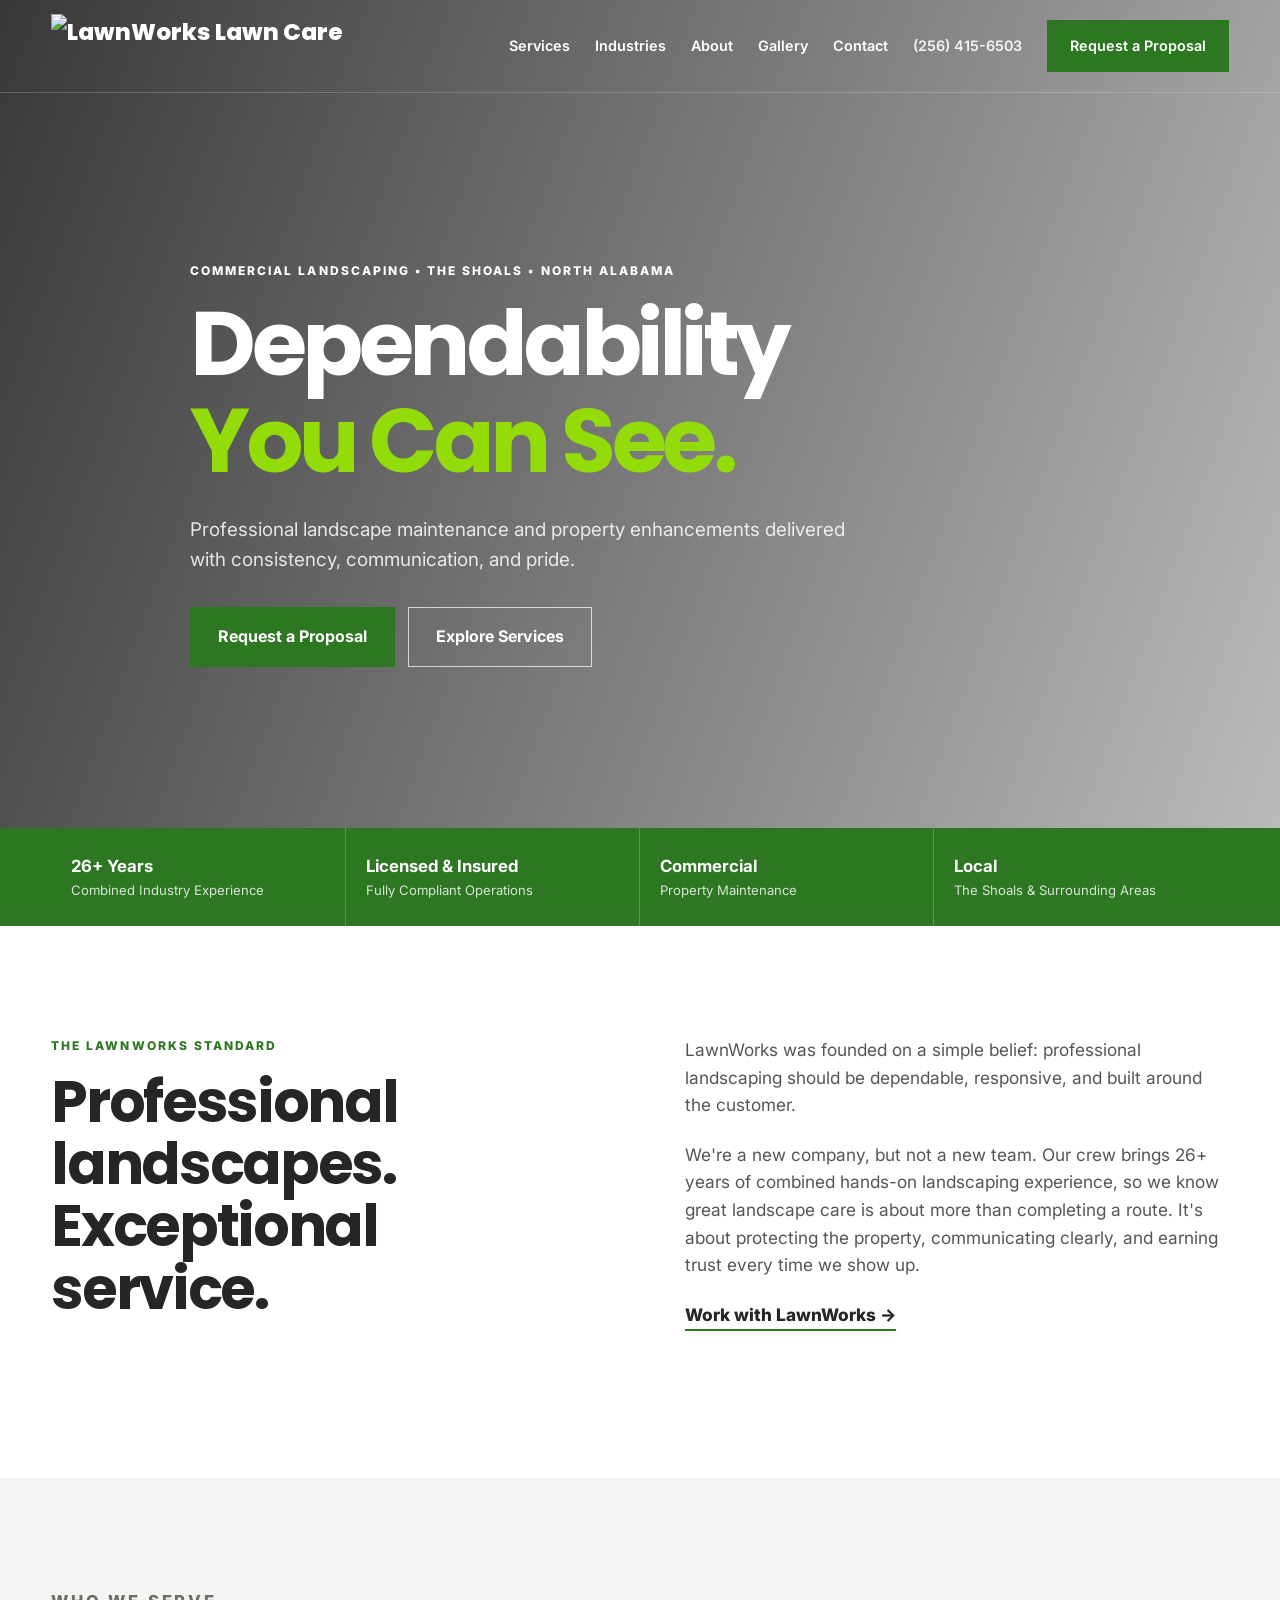
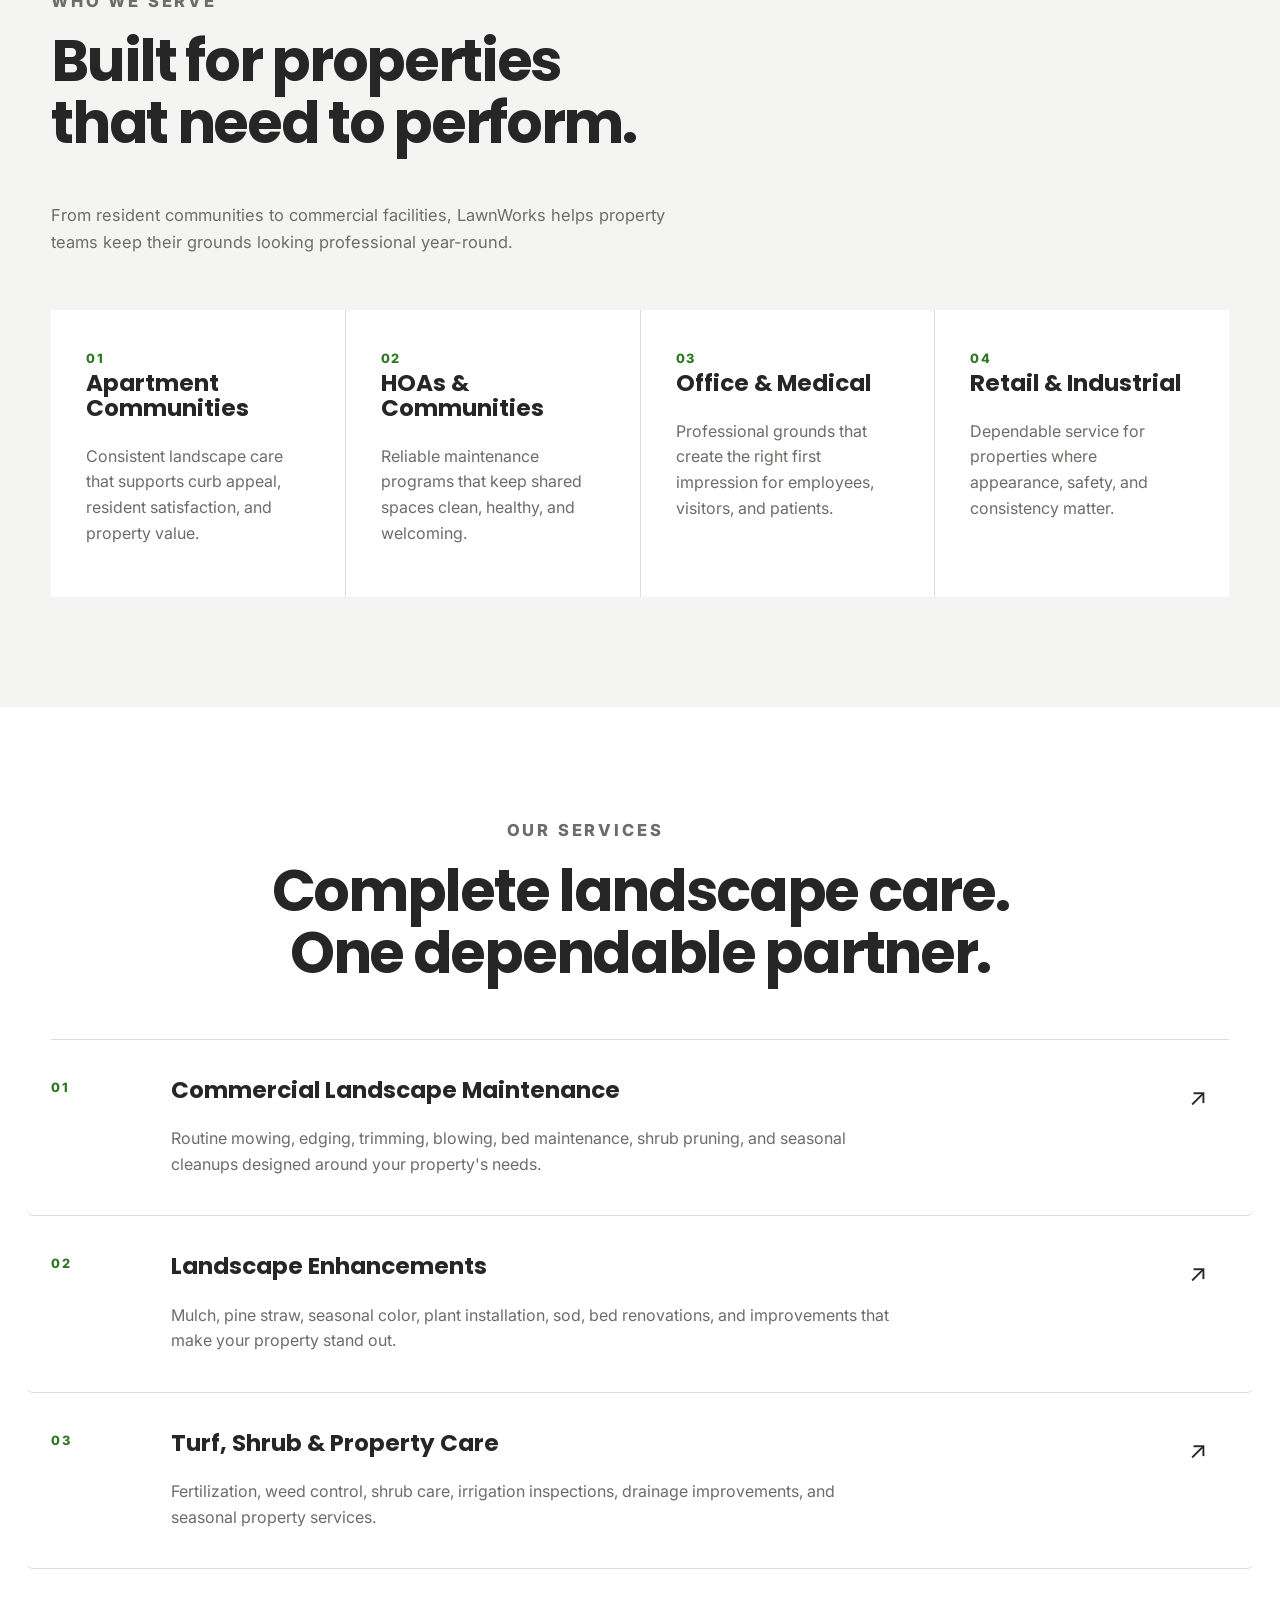
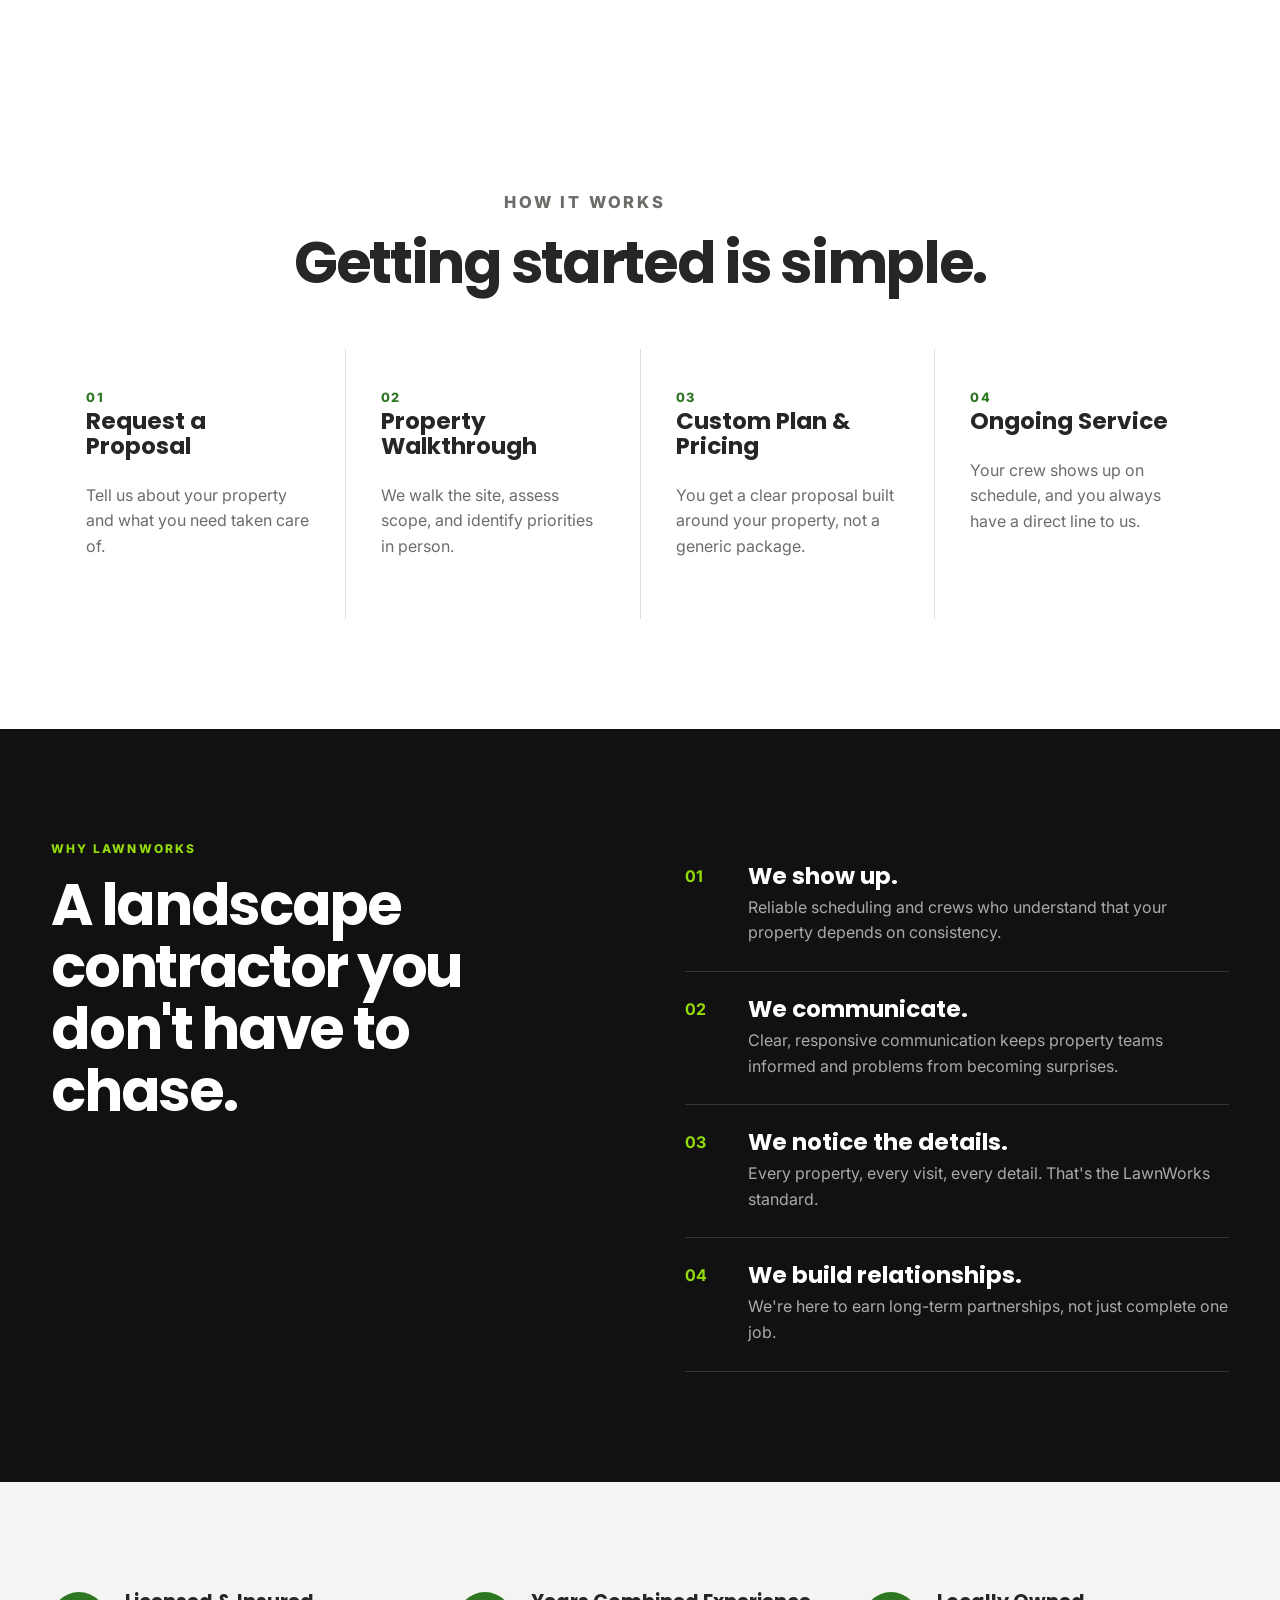
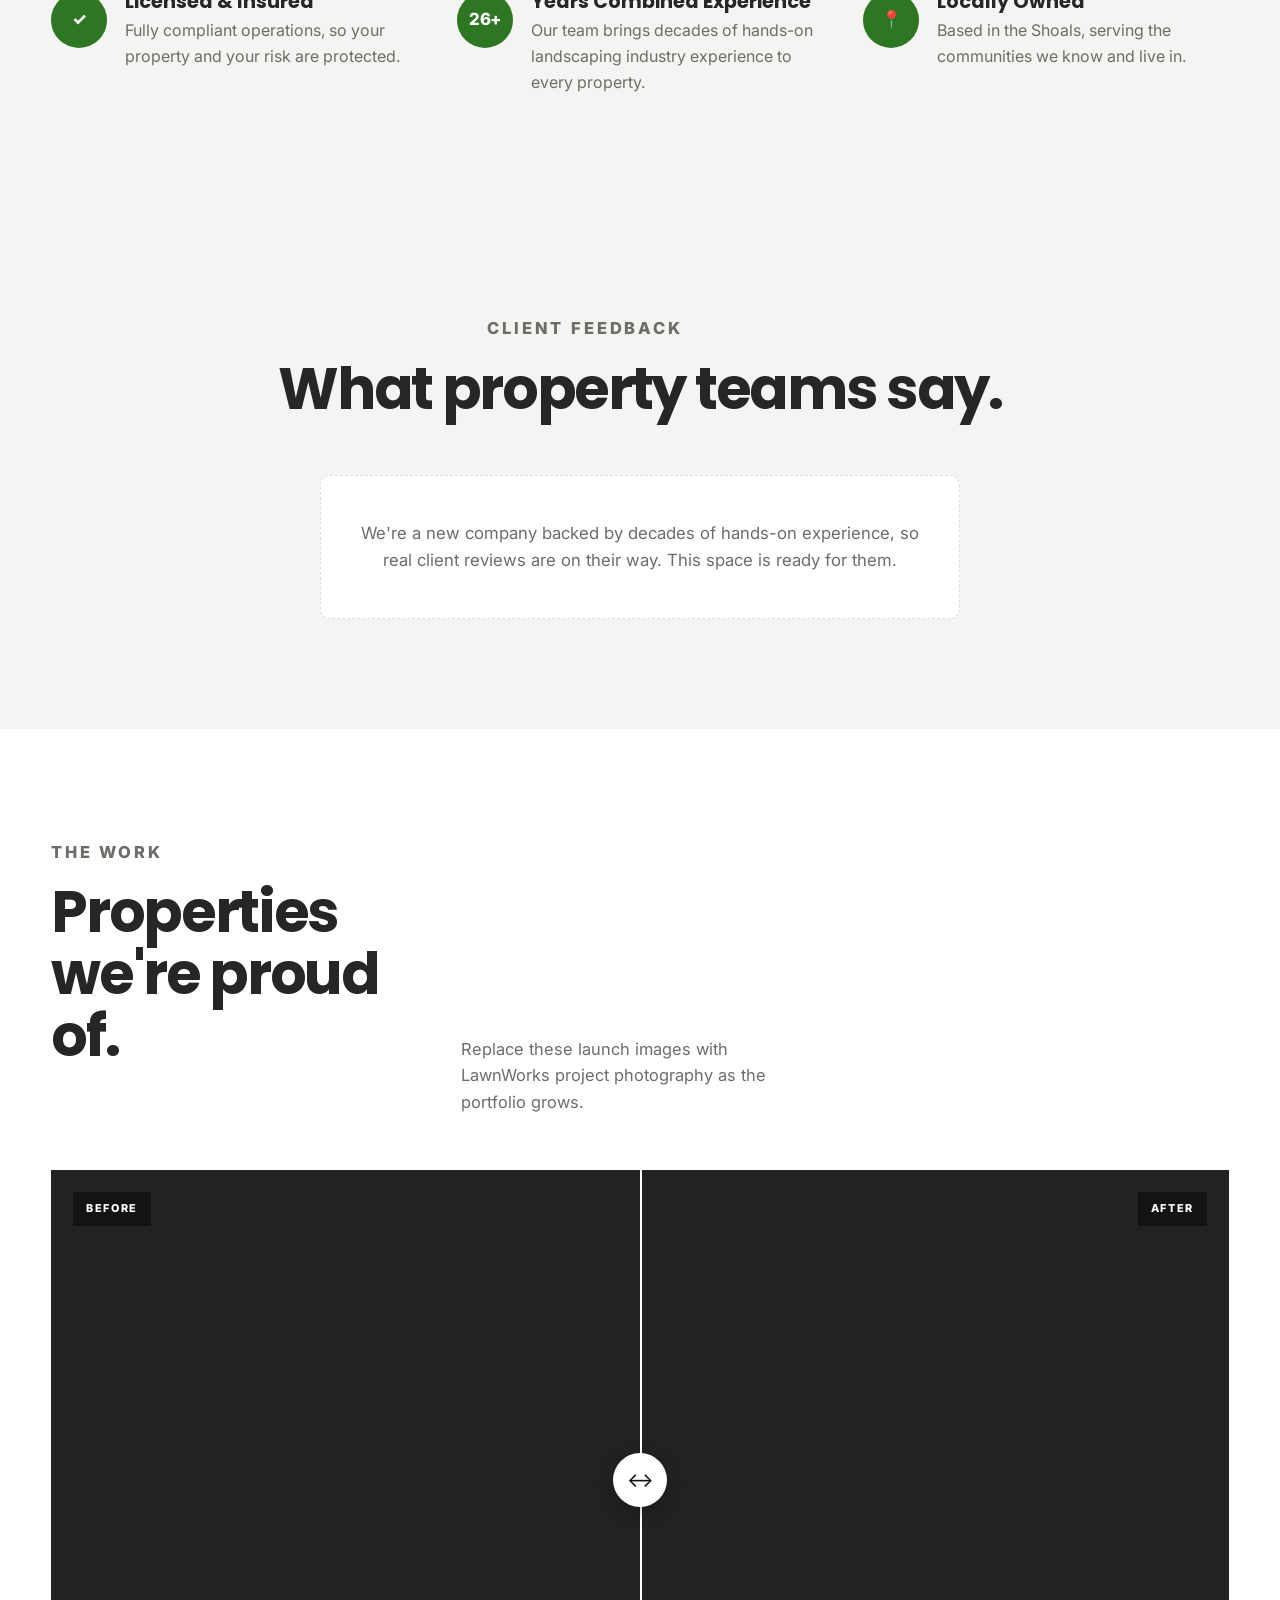
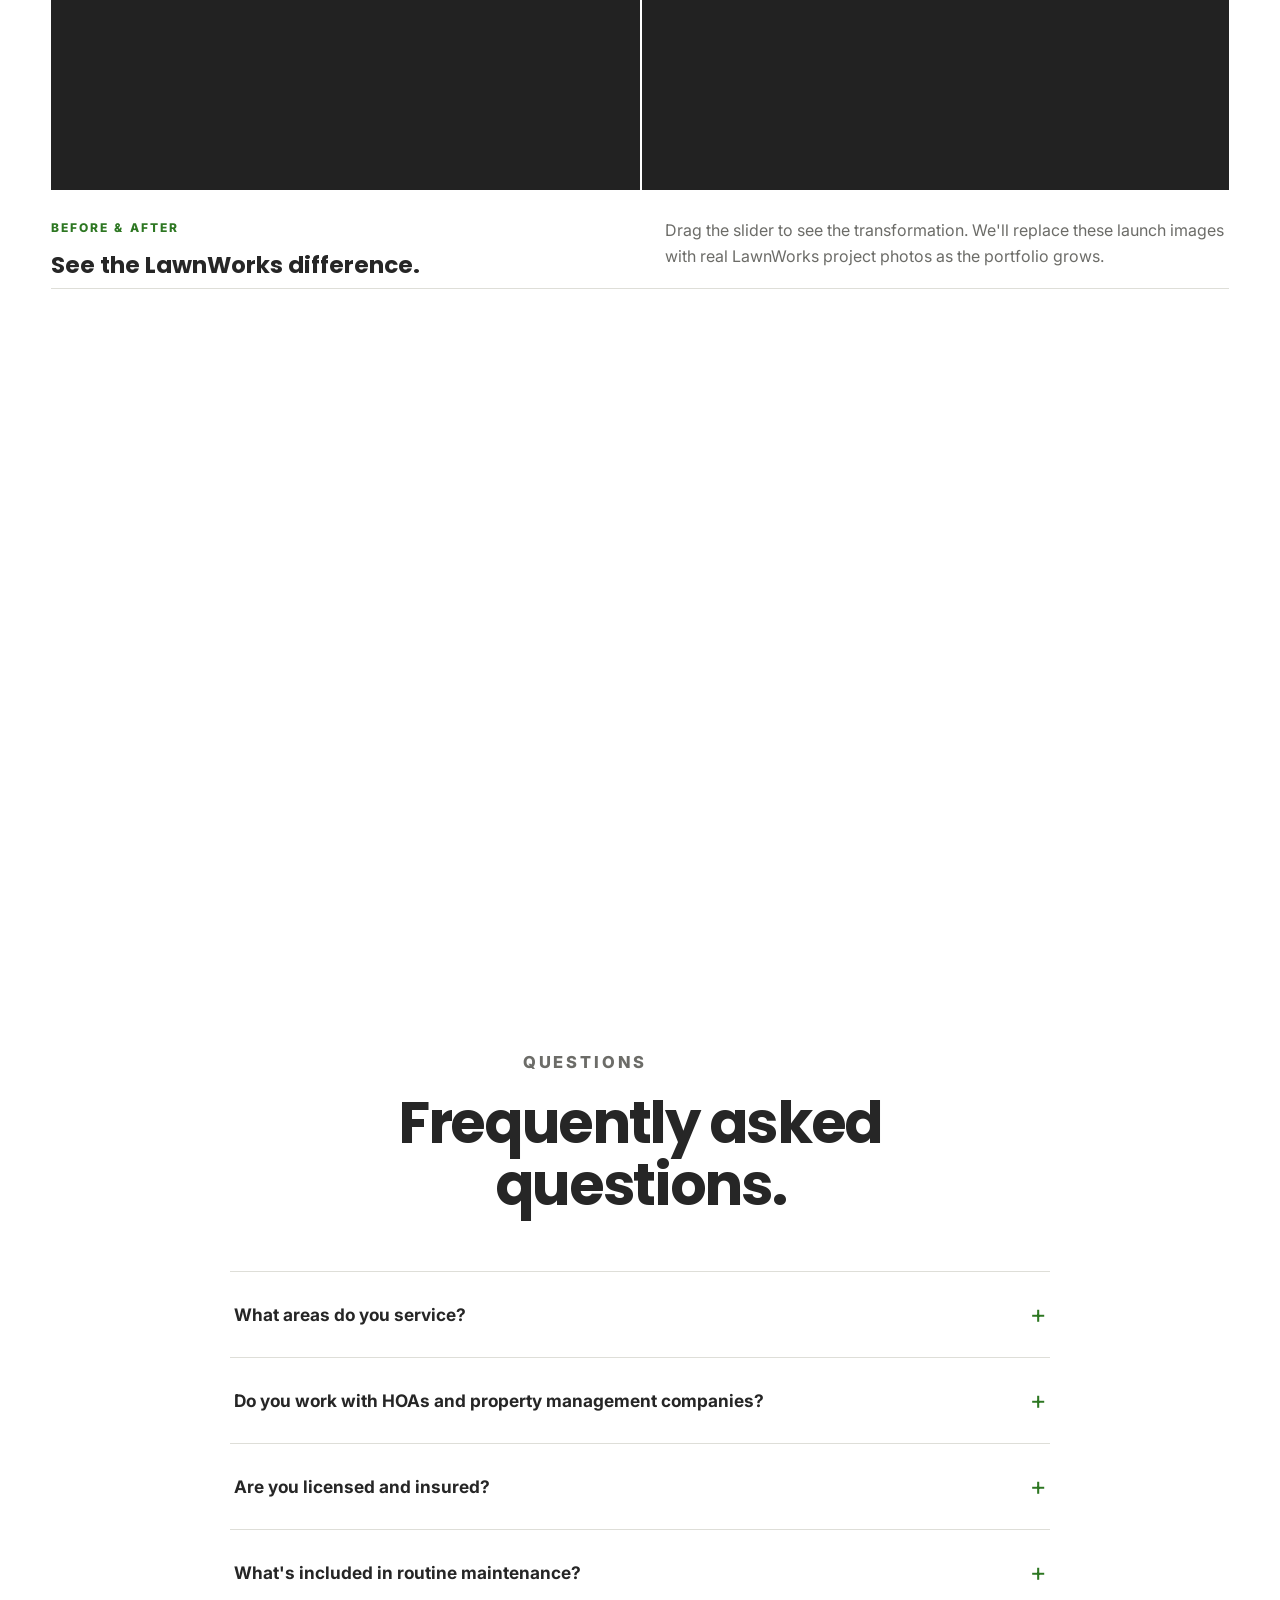
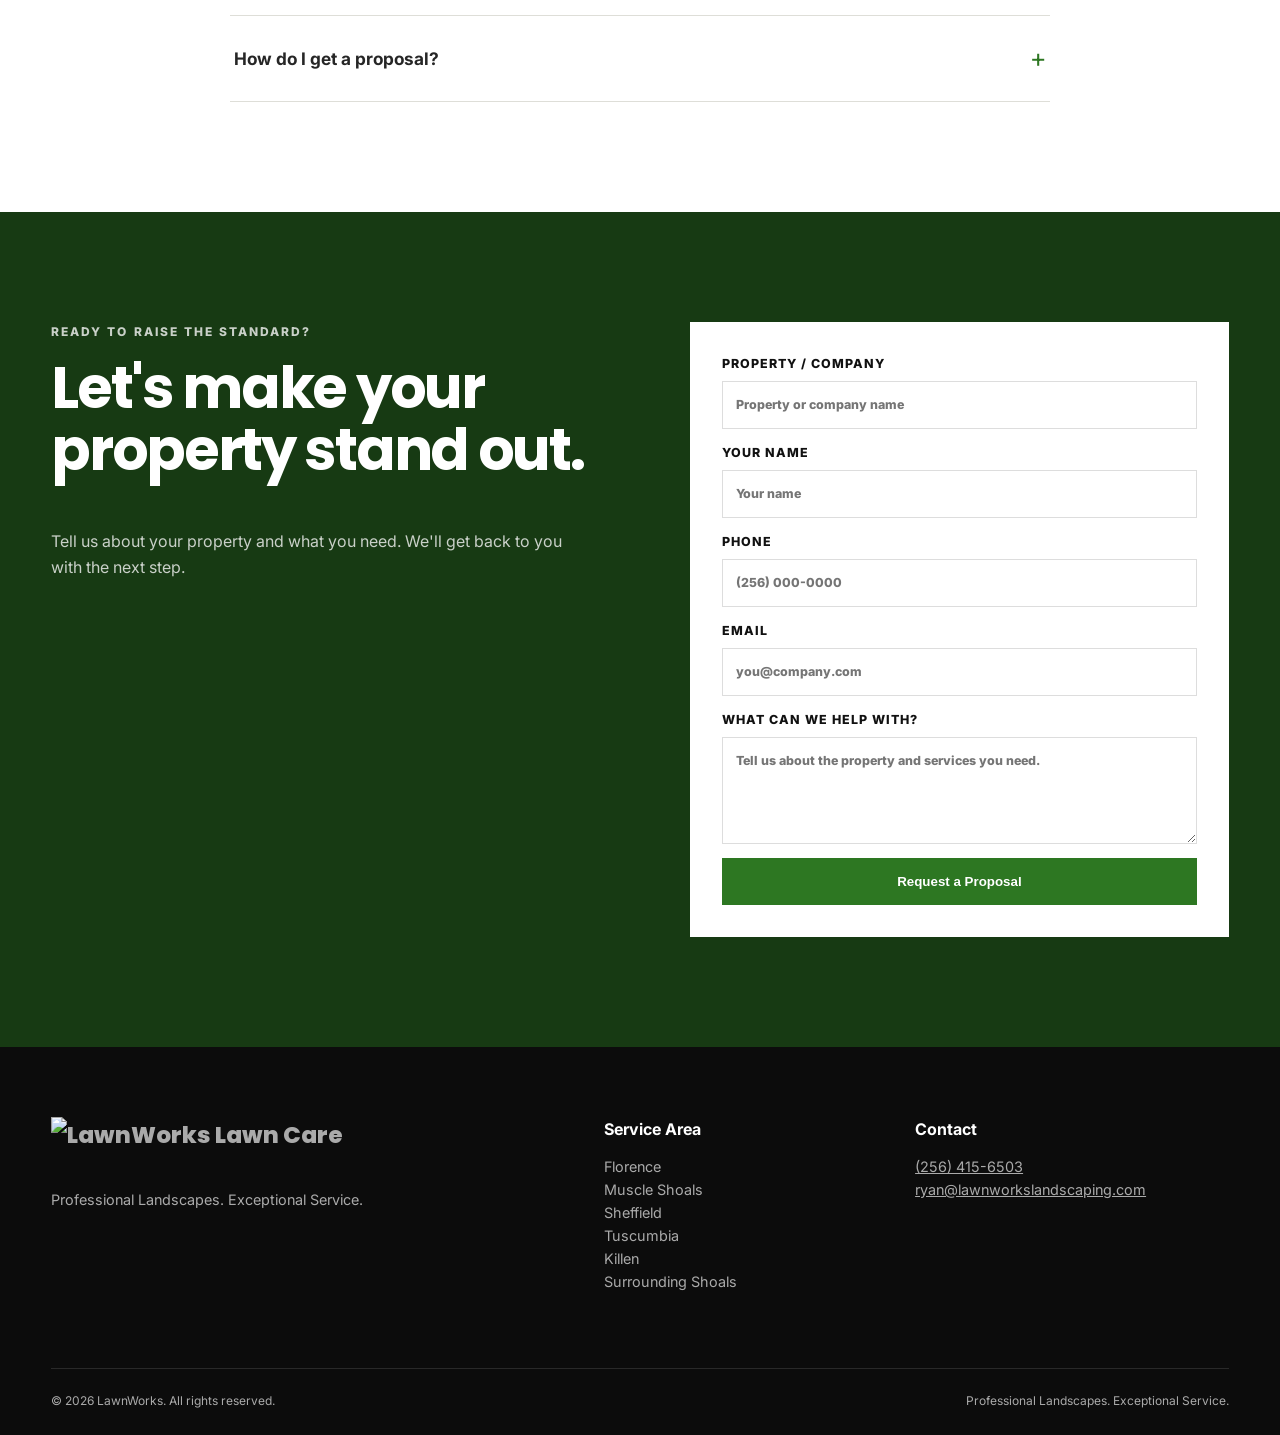
==== index.html @ 23bfd136 "Add files via upload" ====
<!DOCTYPE html>
<html lang="en">
<head>
  <meta charset="UTF-8">
  <meta name="viewport" content="width=device-width, initial-scale=1.0">
  <meta name="description" content="LawnWorks provides dependable commercial landscape maintenance and property enhancements throughout the Shoals and surrounding North Alabama communities.">
  <title>LawnWorks | Professional Landscapes. Exceptional Service.</title>
  <link rel="preconnect" href="https://fonts.googleapis.com">
  <link rel="preconnect" href="https://fonts.gstatic.com" crossorigin>
  <link href="https://fonts.googleapis.com/css2?family=Inter:wght@400;500;600;700&family=Poppins:wght@600;700;800&display=swap" rel="stylesheet">
  <link rel="icon" type="image/png" sizes="16x16" href="images/favicon/favicon-16.png">
  <link rel="icon" type="image/png" sizes="32x32" href="images/favicon/favicon-32.png">
  <link rel="icon" type="image/png" sizes="48x48" href="images/favicon/favicon-48.png">
  <link rel="icon" type="image/png" sizes="192x192" href="images/favicon/favicon-192.png">
  <link rel="apple-touch-icon" sizes="180x180" href="images/favicon/favicon-180.png">
  <link rel="shortcut icon" href="images/favicon/favicon.ico">
  <link rel="stylesheet" href="style.css">
</head>
<body>
<header class="site-header" id="top">
  <div class="container nav">
    <a class="brand" href="#top" aria-label="LawnWorks home">
      <img class="brand-logo" src="images/logo.png" alt="LawnWorks Lawn Care">
    </a>
    <button class="menu-toggle" aria-label="Open navigation">☰</button>
    <nav class="nav-links">
      <a href="#services">Services</a>
      <a href="#industries">Industries</a>
      <a href="#about">About</a>
      <a href="#gallery">Gallery</a>
      <a href="#contact">Contact</a>
      <a class="nav-phone" href="tel:+12564156503">(256) 415-6503</a>
      <a class="btn btn-green" href="#contact">Request a Proposal</a>
    </nav>
  </div>
</header>

<main>
<section class="hero">
  <div class="hero-overlay"></div>
  <div class="container hero-content">
    <p class="eyebrow">Commercial Landscaping • The Shoals • North Alabama</p>
    <h1>Dependability<br><span>You Can See.</span></h1>
    <p class="hero-copy">Professional landscape maintenance and property enhancements delivered with consistency, communication, and pride.</p>
    <div class="hero-actions">
      <a class="btn btn-green btn-large" href="#contact">Request a Proposal</a>
      <a class="btn btn-outline btn-large" href="#services">Explore Services</a>
    </div>
  </div>
</section>

<section class="trust-strip">
  <div class="container trust-grid">
    <div><strong>26+ Years</strong><span>Combined Industry Experience</span></div>
    <div><strong>Licensed &amp; Insured</strong><span>Fully Compliant Operations</span></div>
    <div><strong>Commercial</strong><span>Property Maintenance</span></div>
    <div><strong>Local</strong><span>The Shoals &amp; Surrounding Areas</span></div>
  </div>
</section>

<section class="section intro reveal" id="about">
  <div class="container split">
    <div>
      <p class="eyebrow green-text">THE LAWNWORKS STANDARD</p>
      <h2>Professional landscapes.<br>Exceptional service.</h2>
    </div>
    <div class="intro-copy">
      <p>LawnWorks was founded on a simple belief: professional landscaping should be dependable, responsive, and built around the customer.</p>
      <p>We're a new company, but not a new team. Our crew brings 26+ years of combined hands-on landscaping experience, so we know great landscape care is about more than completing a route. It's about protecting the property, communicating clearly, and earning trust every time we show up.</p>
      <a class="text-link" href="#contact">Work with LawnWorks <span>→</span></a>
    </div>
  </div>
</section>

<section class="section light reveal" id="industries">
  <div class="container">
    <div class="section-heading">
      <p class="eyebrow green-text">WHO WE SERVE</p>
      <h2>Built for properties<br>that need to perform.</h2>
      <p>From resident communities to commercial facilities, LawnWorks helps property teams keep their grounds looking professional year-round.</p>
    </div>
    <div class="card-grid industries reveal-stagger">
      <article class="reveal-item"><span class="card-number">01</span><h3>Apartment Communities</h3><p>Consistent landscape care that supports curb appeal, resident satisfaction, and property value.</p></article>
      <article class="reveal-item"><span class="card-number">02</span><h3>HOAs & Communities</h3><p>Reliable maintenance programs that keep shared spaces clean, healthy, and welcoming.</p></article>
      <article class="reveal-item"><span class="card-number">03</span><h3>Office & Medical</h3><p>Professional grounds that create the right first impression for employees, visitors, and patients.</p></article>
      <article class="reveal-item"><span class="card-number">04</span><h3>Retail & Industrial</h3><p>Dependable service for properties where appearance, safety, and consistency matter.</p></article>
    </div>
  </div>
</section>

<section class="section reveal" id="services">
  <div class="container">
    <div class="section-heading centered">
      <p class="eyebrow green-text">OUR SERVICES</p>
      <h2>Complete landscape care.<br>One dependable partner.</h2>
    </div>
    <div class="service-list reveal-stagger">
      <article class="service-row reveal-item">
        <div class="service-index">01</div>
        <div><h3>Commercial Landscape Maintenance</h3><p>Routine mowing, edging, trimming, blowing, bed maintenance, shrub pruning, and seasonal cleanups designed around your property's needs.</p></div>
        <span class="service-arrow">↗</span>
      </article>
      <article class="service-row reveal-item">
        <div class="service-index">02</div>
        <div><h3>Landscape Enhancements</h3><p>Mulch, pine straw, seasonal color, plant installation, sod, bed renovations, and improvements that make your property stand out.</p></div>
        <span class="service-arrow">↗</span>
      </article>
      <article class="service-row reveal-item">
        <div class="service-index">03</div>
        <div><h3>Turf, Shrub & Property Care</h3><p>Fertilization, weed control, shrub care, irrigation inspections, drainage improvements, and seasonal property services.</p></div>
        <span class="service-arrow">↗</span>
      </article>
    </div>
  </div>
</section>

<section class="section reveal" id="process">
  <div class="container">
    <div class="section-heading centered">
      <p class="eyebrow green-text">HOW IT WORKS</p>
      <h2>Getting started is simple.</h2>
    </div>
    <div class="card-grid process reveal-stagger">
      <article class="reveal-item"><span class="card-number">01</span><h3>Request a Proposal</h3><p>Tell us about your property and what you need taken care of.</p></article>
      <article class="reveal-item"><span class="card-number">02</span><h3>Property Walkthrough</h3><p>We walk the site, assess scope, and identify priorities in person.</p></article>
      <article class="reveal-item"><span class="card-number">03</span><h3>Custom Plan &amp; Pricing</h3><p>You get a clear proposal built around your property, not a generic package.</p></article>
      <article class="reveal-item"><span class="card-number">04</span><h3>Ongoing Service</h3><p>Your crew shows up on schedule, and you always have a direct line to us.</p></article>
    </div>
  </div>
</section>

<section class="section dark values reveal">
  <div class="container">
    <div class="split">
      <div>
        <p class="eyebrow">WHY LAWNWORKS</p>
        <h2>A landscape contractor you don't have to chase.</h2>
      </div>
      <div class="value-list reveal-stagger">
        <div class="reveal-item"><strong>01</strong><div><h3>We show up.</h3><p>Reliable scheduling and crews who understand that your property depends on consistency.</p></div></div>
        <div class="reveal-item"><strong>02</strong><div><h3>We communicate.</h3><p>Clear, responsive communication keeps property teams informed and problems from becoming surprises.</p></div></div>
        <div class="reveal-item"><strong>03</strong><div><h3>We notice the details.</h3><p>Every property, every visit, every detail. That's the LawnWorks standard.</p></div></div>
        <div class="reveal-item"><strong>04</strong><div><h3>We build relationships.</h3><p>We're here to earn long-term partnerships, not just complete one job.</p></div></div>
      </div>
    </div>
  </div>
</section>

<section class="section light reveal" id="credentials">
  <div class="container">
    <div class="credentials-grid">
      <div class="credential"><span class="credential-icon">✓</span><div><h3>Licensed &amp; Insured</h3><p>Fully compliant operations, so your property and your risk are protected.</p></div></div>
      <div class="credential"><span class="credential-icon">26+</span><div><h3>Years Combined Experience</h3><p>Our team brings decades of hands-on landscaping industry experience to every property.</p></div></div>
      <div class="credential"><span class="credential-icon">📍</span><div><h3>Locally Owned</h3><p>Based in the Shoals, serving the communities we know and live in.</p></div></div>
    </div>
  </div>
</section>

<section class="section testimonials reveal" id="testimonials">
  <div class="container">
    <div class="section-heading centered">
      <p class="eyebrow green-text">CLIENT FEEDBACK</p>
      <h2>What property teams say.</h2>
    </div>
    <div class="testimonial-placeholder">
      <p>We're a new company backed by decades of hands-on experience, so real client reviews are on their way. This space is ready for them.</p>
    </div>
  </div>
</section>

<section class="section gallery reveal" id="gallery">
  <div class="container">
    <div class="section-heading split-heading">
      <div><p class="eyebrow green-text">THE WORK</p><h2>Properties we're proud of.</h2></div>
      <p>Replace these launch images with LawnWorks project photography as the portfolio grows.</p>
    </div>
    <div class="before-after-wrap">
      <div class="before-after" id="beforeAfter">
        <div class="ba-image ba-after" role="img" aria-label="After landscaping project"></div>
        <div class="ba-image ba-before" role="img" aria-label="Before landscaping project"></div>
        <div class="ba-label ba-label-before">BEFORE</div>
        <div class="ba-label ba-label-after">AFTER</div>
        <div class="ba-divider" aria-hidden="true"></div>
        <label class="ba-slider-label" for="baSlider">Compare before and after</label>
        <input id="baSlider" class="ba-slider" type="range" min="0" max="100" value="50" aria-label="Drag to compare before and after">
        <div class="ba-handle" aria-hidden="true"><span>↔</span></div>
      </div>
      <div class="ba-caption">
        <div><p class="eyebrow green-text">BEFORE & AFTER</p><h3>See the LawnWorks difference.</h3></div>
        <p>Drag the slider to see the transformation. We'll replace these launch images with real LawnWorks project photos as the portfolio grows.</p>
      </div>
    </div>
    <div class="photo-grid">
      <div class="photo tall"></div><div class="photo"></div><div class="photo"></div><div class="photo wide"></div>
    </div>
  </div>
</section>

<section class="section faq reveal" id="faq">
  <div class="container">
    <div class="section-heading centered">
      <p class="eyebrow green-text">QUESTIONS</p>
      <h2>Frequently asked questions.</h2>
    </div>
    <div class="faq-list">
      <details class="faq-item">
        <summary>What areas do you service?</summary>
        <p>We serve Florence, Muscle Shoals, Sheffield, Tuscumbia, Killen, and the surrounding Shoals communities.</p>
      </details>
      <details class="faq-item">
        <summary>Do you work with HOAs and property management companies?</summary>
        <p>Yes. Commercial properties, HOAs, and apartment communities are our primary focus.</p>
      </details>
      <details class="faq-item">
        <summary>Are you licensed and insured?</summary>
        <p>Yes, LawnWorks is fully licensed and insured for commercial landscape work.</p>
      </details>
      <details class="faq-item">
        <summary>What's included in routine maintenance?</summary>
        <p>Mowing, edging, trimming, blowing, bed maintenance, shrub pruning, and seasonal cleanups, tailored to your property's schedule.</p>
      </details>
      <details class="faq-item">
        <summary>How do I get a proposal?</summary>
        <p>Fill out the form below or call us directly. We'll schedule a walkthrough and send a custom proposal.</p>
      </details>
    </div>
  </div>
</section>

<section class="cta reveal" id="contact">
  <div class="container cta-inner">
    <div>
      <p class="eyebrow">READY TO RAISE THE STANDARD?</p>
      <h2>Let's make your property stand out.</h2>
      <p>Tell us about your property and what you need. We'll get back to you with the next step.</p>
    </div>
    <form class="quote-form" action="mailto:ryan@lawnworkslandscaping.com" method="post" enctype="text/plain">
      <label>Property / Company<input name="property" required placeholder="Property or company name"></label>
      <label>Your Name<input name="name" required placeholder="Your name"></label>
      <label>Phone<input name="phone" type="tel" required placeholder="(256) 000-0000"></label>
      <label>Email<input name="email" type="email" required placeholder="you@company.com"></label>
      <label>What can we help with?<textarea name="message" rows="4" placeholder="Tell us about the property and services you need."></textarea></label>
      <button class="btn btn-green btn-large" type="submit">Request a Proposal</button>
    </form>
  </div>
</section>
</main>

<footer class="footer">
  <div class="container footer-grid">
    <div><a class="brand footer-brand" href="#top"><img class="brand-logo" src="images/logo.png" alt="LawnWorks Lawn Care"></a><p>Professional Landscapes. Exceptional Service.</p></div>
    <div><h4>Service Area</h4><p>Florence<br>Muscle Shoals<br>Sheffield<br>Tuscumbia<br>Killen<br>Surrounding Shoals</p></div>
    <div><h4>Contact</h4><p><a href="tel:+12564156503">(256) 415-6503</a><br><a href="mailto:ryan@lawnworkslandscaping.com">ryan@lawnworkslandscaping.com</a></p></div>
  </div>
  <div class="container copyright"><span>© 2026 LawnWorks. All rights reserved.</span><span>Professional Landscapes. Exceptional Service.</span></div>
</footer>
<div class="mobile-cta-bar" aria-hidden="false">
  <a class="btn btn-outline-dark" href="tel:+12564156503">Call Now</a>
  <a class="btn btn-green" href="#contact">Request a Proposal</a>
</div>

<script src="script.js"></script>
</body>
</html>
---- style.css ----
:root{--green:#2d7722;--black:#111;--white:#fff;--gray:#f4f4f2;--text:#262626;--muted:#6c6c68;--border:#deded8}
*{box-sizing:border-box}html{scroll-behavior:smooth}body{margin:0;color:var(--text);font-family:Inter,Arial,sans-serif;line-height:1.6}h1,h2,h3,h4,p{margin-top:0}h1,h2,h3{font-family:Poppins,Inter,sans-serif;line-height:1.08}h1{font-size:clamp(3.4rem,7vw,7rem);letter-spacing:-.05em;margin-bottom:25px}h2{font-size:clamp(2.4rem,4.5vw,4.6rem);letter-spacing:-.04em}h3{font-size:1.45rem}.container{width:min(1180px,92%);margin:auto}.site-header{position:fixed;top:0;left:0;width:100%;z-index:20;border-bottom:1px solid rgba(255,255,255,.18);background:transparent;transition:background-color .35s ease,box-shadow .35s ease,border-color .35s ease}.site-header.scrolled{background:rgba(17,17,17,.96);box-shadow:0 8px 24px rgba(0,0,0,.18);border-bottom-color:transparent}.nav{min-height:92px;display:flex;align-items:center;justify-content:space-between;transition:min-height .35s ease}.site-header.scrolled .nav{min-height:68px}.brand{display:flex;align-items:center;gap:11px;text-decoration:none;color:#fff;font-family:Poppins,sans-serif;font-weight:800;font-size:1.45rem}.brand-logo{height:64px;width:auto;display:block;transition:height .35s ease}.site-header.scrolled .brand-logo{height:48px}.nav-links{display:flex;align-items:center;gap:25px}.nav-links a{color:#fff;text-decoration:none;font-size:.9rem;font-weight:600;transition:color .25s ease,text-shadow .25s ease}.nav-links a:not(.btn):hover{color:#94db0a;text-shadow:0 0 12px rgba(148,219,10,.75)}.nav-phone{opacity:.9}.btn{display:inline-flex;justify-content:center;align-items:center;text-decoration:none;border:1px solid transparent;padding:13px 22px;font-weight:700;transition:transform .25s ease,box-shadow .25s ease,background-color .25s ease,color .25s ease;cursor:pointer}.btn:hover{transform:translateY(-2px);box-shadow:0 10px 22px rgba(0,0,0,.16)}.btn:active{transform:translateY(0);box-shadow:0 3px 8px rgba(0,0,0,.12)}.btn-green{background:var(--green);color:#fff}.btn-green:hover{background:#26631c}.btn-outline{border-color:rgba(255,255,255,.7);color:#fff}.btn-outline:hover{background:#fff;color:#111}.btn-large{padding:16px 27px}.menu-toggle{display:none;background:none;border:0;color:#fff;font-size:1.7rem}
.hero{min-height:92vh;display:flex;align-items:center;position:relative;background:linear-gradient(110deg,rgba(0,0,0,.78),rgba(0,0,0,.27)),url('https://images.unsplash.com/photo-1585320806297-9794b3e4eeae?auto=format&fit=crop&w=2200&q=85') center/cover}.hero-content{padding-top:100px;color:#fff;max-width:900px}.eyebrow{font-size:.75rem;letter-spacing:.17em;font-weight:800;text-transform:uppercase;margin-bottom:16px}.green-text{color:var(--green)}.hero h1 span{color:#94db0a}.hero-copy{font-size:1.18rem;max-width:680px;color:rgba(255,255,255,.85);margin-bottom:32px}.hero-actions{display:flex;gap:13px;flex-wrap:wrap}.trust-strip{background:var(--green);color:#fff}.trust-grid{display:grid;grid-template-columns:repeat(4,1fr)}.trust-grid div{padding:25px 20px;border-right:1px solid rgba(255,255,255,.2)}.trust-grid div:last-child{border:0}.trust-grid strong,.trust-grid span{display:block}.trust-grid strong{font-size:1.05rem}.trust-grid span{font-size:.82rem;opacity:.82}
.section{padding:110px 0}.section.light{background:var(--gray)}.split{display:grid;grid-template-columns:1fr 1fr;gap:90px;align-items:start}.intro-copy{font-size:1.08rem;color:#555}.intro-copy p{margin-bottom:22px}.text-link{color:var(--text);font-weight:800;text-decoration:none;border-bottom:2px solid var(--green);padding-bottom:4px}.section-heading{max-width:760px;margin-bottom:55px}.section-heading p{color:var(--muted);font-size:1.03rem;max-width:650px}.centered{margin-left:auto;margin-right:auto;text-align:center}.card-grid{display:grid;grid-template-columns:repeat(4,1fr);gap:1px;background:var(--border)}.card-grid article{background:#fff;padding:35px;min-height:270px}.card-number,.service-index{font-weight:800;color:var(--green);font-size:.8rem;letter-spacing:.12em}.card-grid p{color:var(--muted)}.service-list{border-top:1px solid var(--border)}.service-row{display:grid;grid-template-columns:90px 1fr 40px;gap:30px;padding:38px 24px;margin:0 -24px;border-bottom:1px solid var(--border);align-items:start;border-radius:6px;transition:background-color .3s ease,padding-left .3s ease}.service-row:hover{background:#f4f9f2;padding-left:34px}.service-row p{max-width:720px;color:var(--muted);margin-bottom:0}.service-arrow{font-size:1.5rem;display:inline-block;transition:transform .3s ease,color .3s ease}.service-row:hover .service-arrow{transform:translate(7px,-7px);color:var(--green)}.dark{background:var(--black);color:#fff}.values .eyebrow{color:#94db0a}.values .split{align-items:start}.value-list>div{display:grid;grid-template-columns:45px 1fr;gap:18px;padding:25px 0;border-bottom:1px solid #333}.value-list strong{color:#94db0a}.value-list h3{margin-bottom:6px}.value-list p{color:#aaa;margin:0}.split-heading{display:grid;grid-template-columns:1fr 1fr;gap:60px;align-items:end}.split-heading>p{margin:0}.photo-grid{display:grid;grid-template-columns:1.1fr .9fr .9fr;grid-template-rows:250px 250px;gap:12px}.photo{position:relative;overflow:hidden;background:url('https://images.unsplash.com/photo-1558904541-efa843a96f01?auto=format&fit=crop&w=1200&q=80') center/cover}.photo::before{content:'';position:absolute;inset:0;background-image:inherit;background-position:center;background-size:cover;transition:transform .5s ease}.photo:hover::before{transform:scale(1.1)}.photo:nth-child(2){background-image:url('https://images.unsplash.com/photo-1598902108854-10e335adac99?auto=format&fit=crop&w=1000&q=80')}.photo:nth-child(3){background-image:url('https://images.unsplash.com/photo-1589923188900-85dae523342b?auto=format&fit=crop&w=1000&q=80')}.photo:nth-child(4){background-image:url('https://images.unsplash.com/photo-1599685315640-0c2f6f9f3b1b?auto=format&fit=crop&w=1500&q=80')}.photo.tall{grid-row:span 2}.photo.wide{grid-column:span 2}.cta{background:#173a13;color:#fff;padding:110px 0}.cta-inner{display:grid;grid-template-columns:1fr 1fr;gap:100px}.cta h2{max-width:600px}.cta p{color:#c9d0c8}.quote-form{display:grid;gap:14px;background:#fff;color:#111;padding:32px}.quote-form label{font-size:.78rem;font-weight:800;text-transform:uppercase;letter-spacing:.08em}.quote-form input,.quote-form textarea{display:block;width:100%;margin-top:7px;padding:13px;border:1px solid #ddd;font:inherit}.quote-form .btn{border:0;width:100%}.footer{background:#0c0c0c;color:#aaa;padding:70px 0 25px}.footer-grid{display:grid;grid-template-columns:2fr 1fr 1.3fr;gap:70px;padding-bottom:60px}.footer-brand{margin-bottom:15px;display:inline-block}.footer-brand .brand-logo{height:56px}.footer h4{color:#fff;margin-bottom:12px}.footer p{font-size:.9rem}.footer a{color:#aaa}.copyright{border-top:1px solid #292929;padding-top:22px;display:flex;justify-content:space-between;font-size:.75rem}
@media(max-width:900px){.nav-links{display:none;position:absolute;top:100%;left:0;right:0;background:#111;padding:25px;flex-direction:column;align-items:flex-start}.nav-links.open{display:flex}.menu-toggle{display:block}.trust-grid{grid-template-columns:1fr 1fr}.split,.cta-inner,.split-heading{grid-template-columns:1fr;gap:40px}.card-grid{grid-template-columns:1fr 1fr}.photo-grid{grid-template-columns:1fr 1fr}.photo.tall{grid-row:auto}.photo.wide{grid-column:auto}.footer-grid{grid-template-columns:1fr 1fr}.hero{min-height:85vh}}
@media(max-width:600px){.section{padding:75px 0}.trust-grid,.card-grid,.photo-grid,.footer-grid{grid-template-columns:1fr}.trust-grid div{border-right:0;border-bottom:1px solid rgba(255,255,255,.2)}.service-row{grid-template-columns:45px 1fr}.service-arrow{display:none}.hero-content{padding-top:120px}.hero-copy{font-size:1rem}.cta{padding:75px 0}.quote-form{padding:22px}.copyright{flex-direction:column;gap:10px}}

.before-after-wrap{margin-bottom:28px}.before-after{position:relative;height:min(620px,62vw);min-height:380px;overflow:hidden;background:#222;isolation:isolate}.ba-image{position:absolute;inset:0;background-position:center;background-size:cover}.ba-after{background-image:url('images/after.png');z-index:1}.ba-before{width:100%;background-image:url('images/before.png');z-index:2;clip-path:inset(0 50% 0 0)}.ba-label{position:absolute;top:22px;z-index:5;background:rgba(17,17,17,.82);color:#fff;padding:8px 13px;font-size:.68rem;font-weight:800;letter-spacing:.15em;transition:opacity .15s linear}.ba-label-before{left:22px}.ba-label-after{right:22px}.ba-divider{position:absolute;z-index:6;top:0;bottom:0;left:50%;width:2px;background:#fff}.ba-handle{position:absolute;z-index:7;left:50%;top:50%;width:54px;height:54px;border-radius:50%;transform:translate(-50%,-50%);display:grid;place-items:center;background:#fff;color:#111;box-shadow:0 5px 18px rgba(0,0,0,.25);font-size:1.25rem;pointer-events:none}.ba-slider{position:absolute;inset:0;width:100%;height:100%;z-index:10;margin:0;opacity:0;cursor:ew-resize}.ba-slider-label{position:absolute;left:-9999px}.ba-caption{display:grid;grid-template-columns:1fr 1fr;gap:50px;padding:28px 0 10px;border-bottom:1px solid var(--border)}.ba-caption h3{margin-bottom:0}.ba-caption p:last-child{color:var(--muted);margin:0}@media(max-width:600px){.before-after{height:105vw;min-height:320px}.ba-caption{grid-template-columns:1fr;gap:10px}.ba-label{top:14px}.ba-label-before{left:14px}.ba-label-after{right:14px}.ba-handle{width:48px;height:48px}}

.reveal{opacity:0;transform:translateY(34px);transition:opacity .7s ease,transform .7s ease}.reveal.is-visible{opacity:1;transform:none}.reveal-item{opacity:0;transform:translateY(24px);transition:opacity .6s ease,transform .6s ease}.reveal-item.is-visible{opacity:1;transform:none}.card-grid.reveal-stagger .reveal-item:nth-child(1){transition-delay:0s}.card-grid.reveal-stagger .reveal-item:nth-child(2){transition-delay:.1s}.card-grid.reveal-stagger .reveal-item:nth-child(3){transition-delay:.2s}.card-grid.reveal-stagger .reveal-item:nth-child(4){transition-delay:.3s}.service-list.reveal-stagger .reveal-item:nth-child(1){transition-delay:0s}.service-list.reveal-stagger .reveal-item:nth-child(2){transition-delay:.12s}.service-list.reveal-stagger .reveal-item:nth-child(3){transition-delay:.24s}.value-list.reveal-stagger .reveal-item:nth-child(1){transition-delay:0s}.value-list.reveal-stagger .reveal-item:nth-child(2){transition-delay:.1s}.value-list.reveal-stagger .reveal-item:nth-child(3){transition-delay:.2s}.value-list.reveal-stagger .reveal-item:nth-child(4){transition-delay:.3s}@media(prefers-reduced-motion:reduce){.reveal,.reveal-item,.site-header,.nav,.btn,.photo::before,.service-row,.service-arrow{transition:none!important}.reveal,.reveal-item{opacity:1!important;transform:none!important}}

.credentials-grid{display:grid;grid-template-columns:repeat(3,1fr);gap:40px}.credential{display:flex;gap:18px;align-items:flex-start}.credential-icon{flex:0 0 auto;width:56px;height:56px;border-radius:50%;background:var(--green);color:#fff;display:grid;place-items:center;font-weight:800;font-size:1.05rem;letter-spacing:-.02em}.credential h3{margin-bottom:6px;font-size:1.2rem}.credential p{color:var(--muted);margin:0}

.testimonials{background:var(--gray)}.testimonial-placeholder{max-width:640px;margin:0 auto;text-align:center;border:1px dashed var(--border);border-radius:10px;padding:44px 34px;background:#fff}.testimonial-placeholder p{color:var(--muted);margin:0;font-size:1.05rem}

.faq-list{max-width:820px;margin:0 auto;border-top:1px solid var(--border)}.faq-item{border-bottom:1px solid var(--border);padding:22px 4px}.faq-item summary{cursor:pointer;font-weight:700;font-size:1.08rem;list-style:none;display:flex;justify-content:space-between;align-items:center;gap:20px}.faq-item summary::-webkit-details-marker{display:none}.faq-item summary::after{content:'+';font-size:1.6rem;color:var(--green);font-weight:400;transition:transform .3s ease}.faq-item[open] summary::after{transform:rotate(45deg)}.faq-item p{color:var(--muted);margin:14px 0 0}

.mobile-cta-bar{display:none}
@media(max-width:700px){.mobile-cta-bar{display:flex;position:fixed;left:0;right:0;bottom:0;z-index:30;gap:10px;padding:12px 14px calc(12px + env(safe-area-inset-bottom));background:#fff;box-shadow:0 -6px 20px rgba(0,0,0,.12)}.mobile-cta-bar .btn{flex:1;padding:13px 10px;font-size:.85rem}.btn-outline-dark{border:1px solid #ccc;color:#111;background:#fff}.btn-outline-dark:hover{background:#f4f4f2}body{padding-bottom:76px}}
@media(max-width:900px){.credentials-grid{grid-template-columns:1fr}}
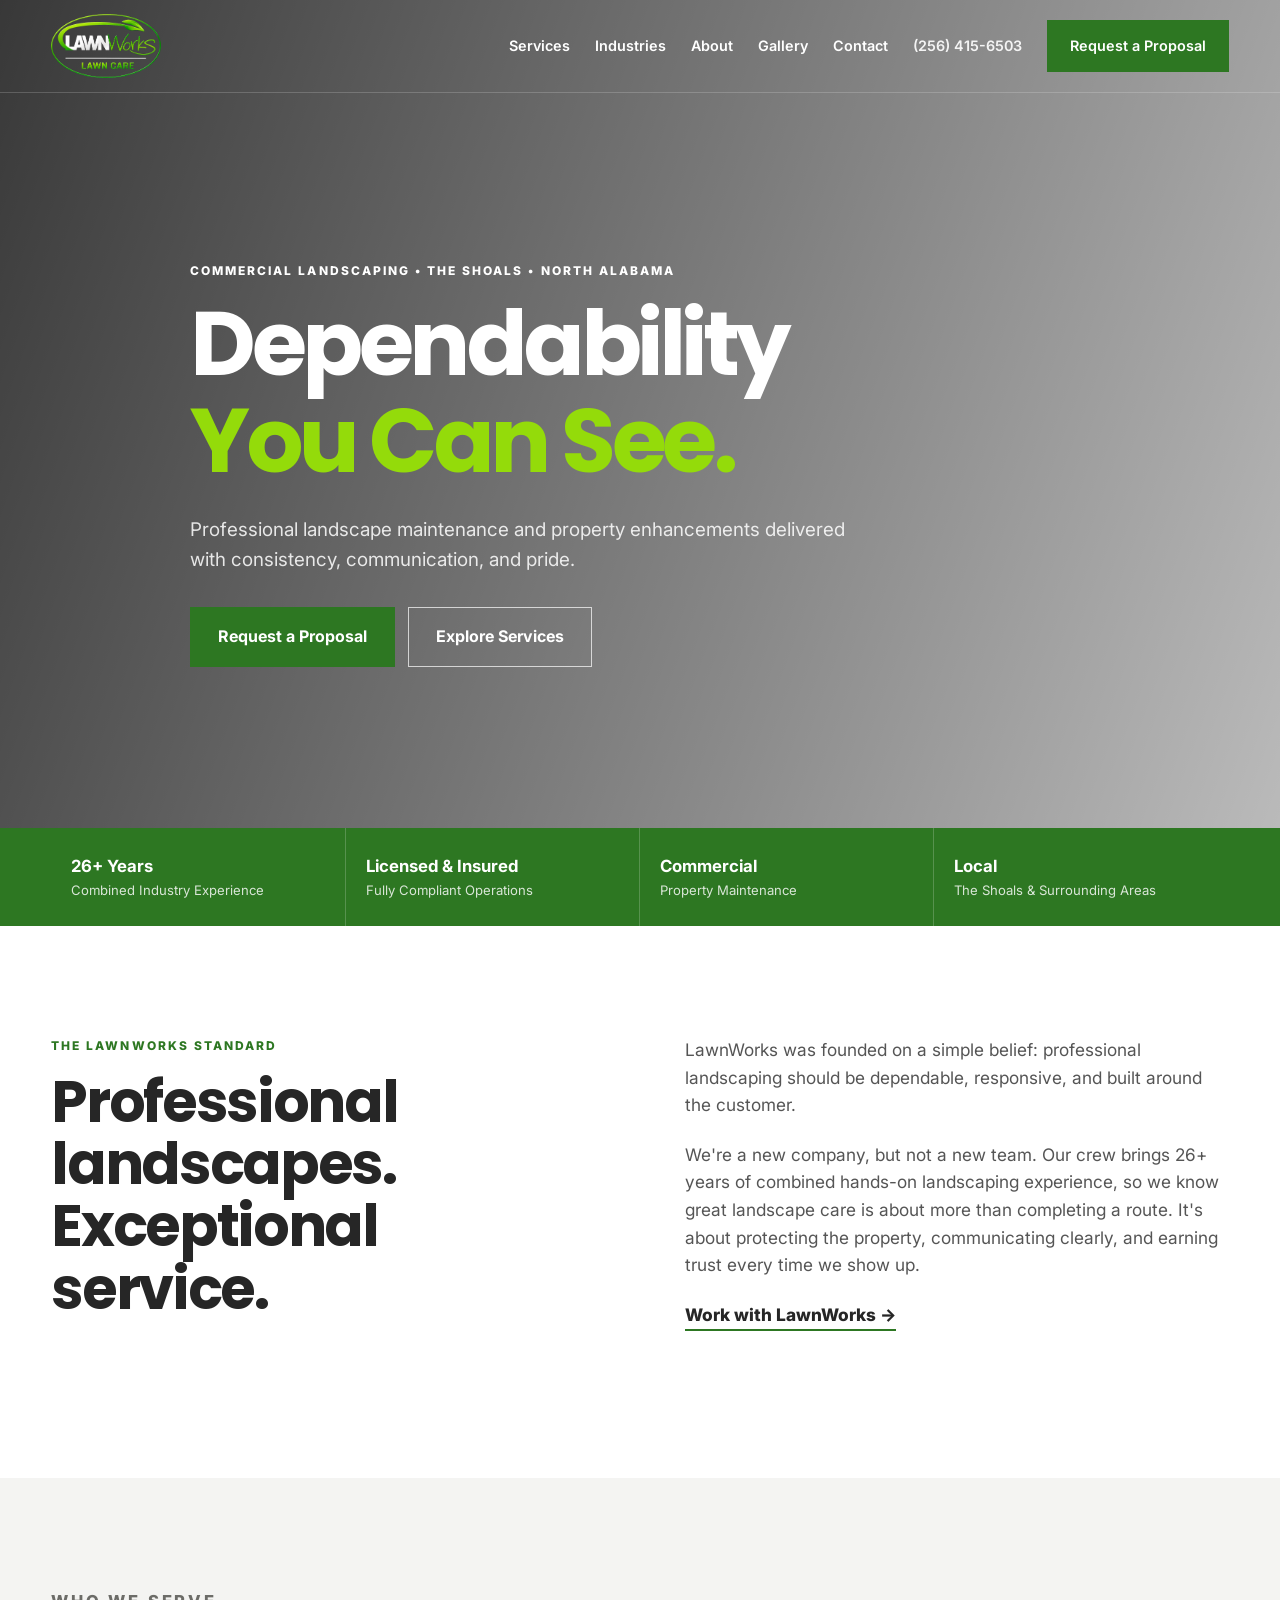
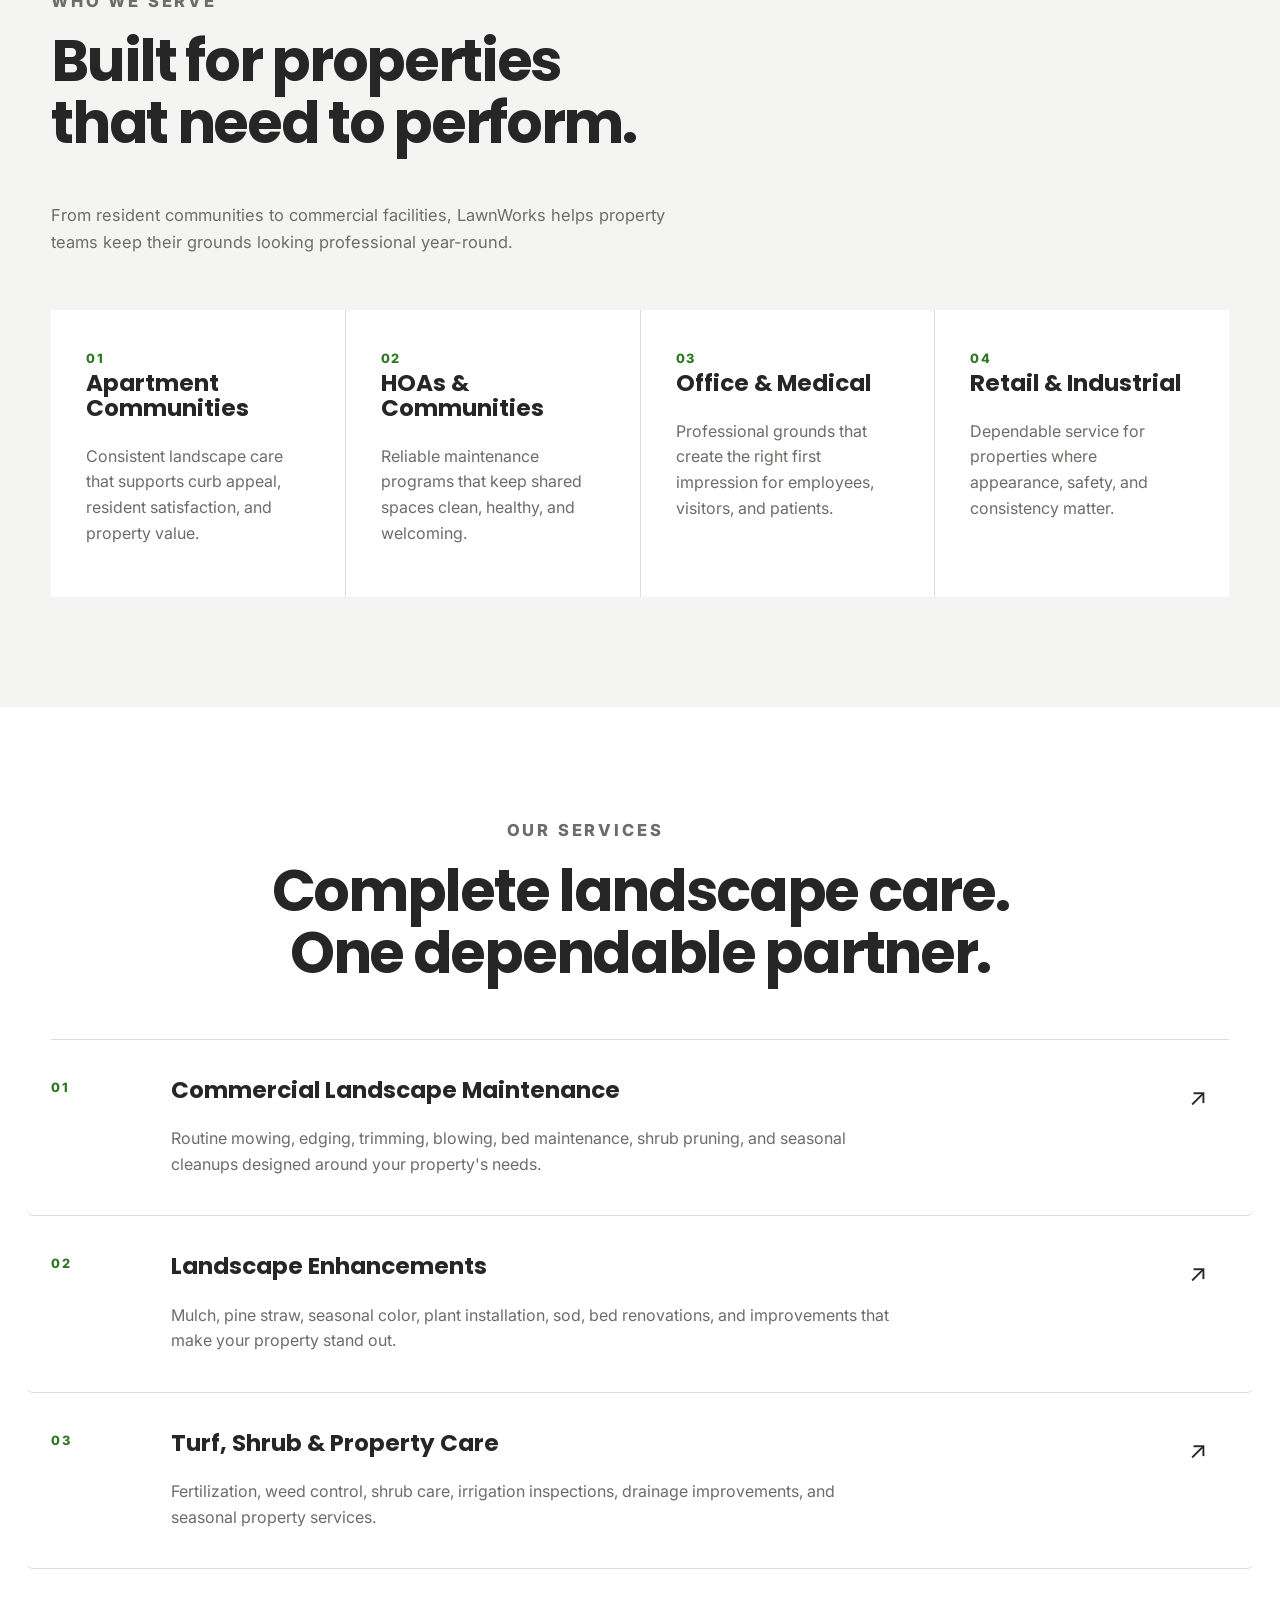
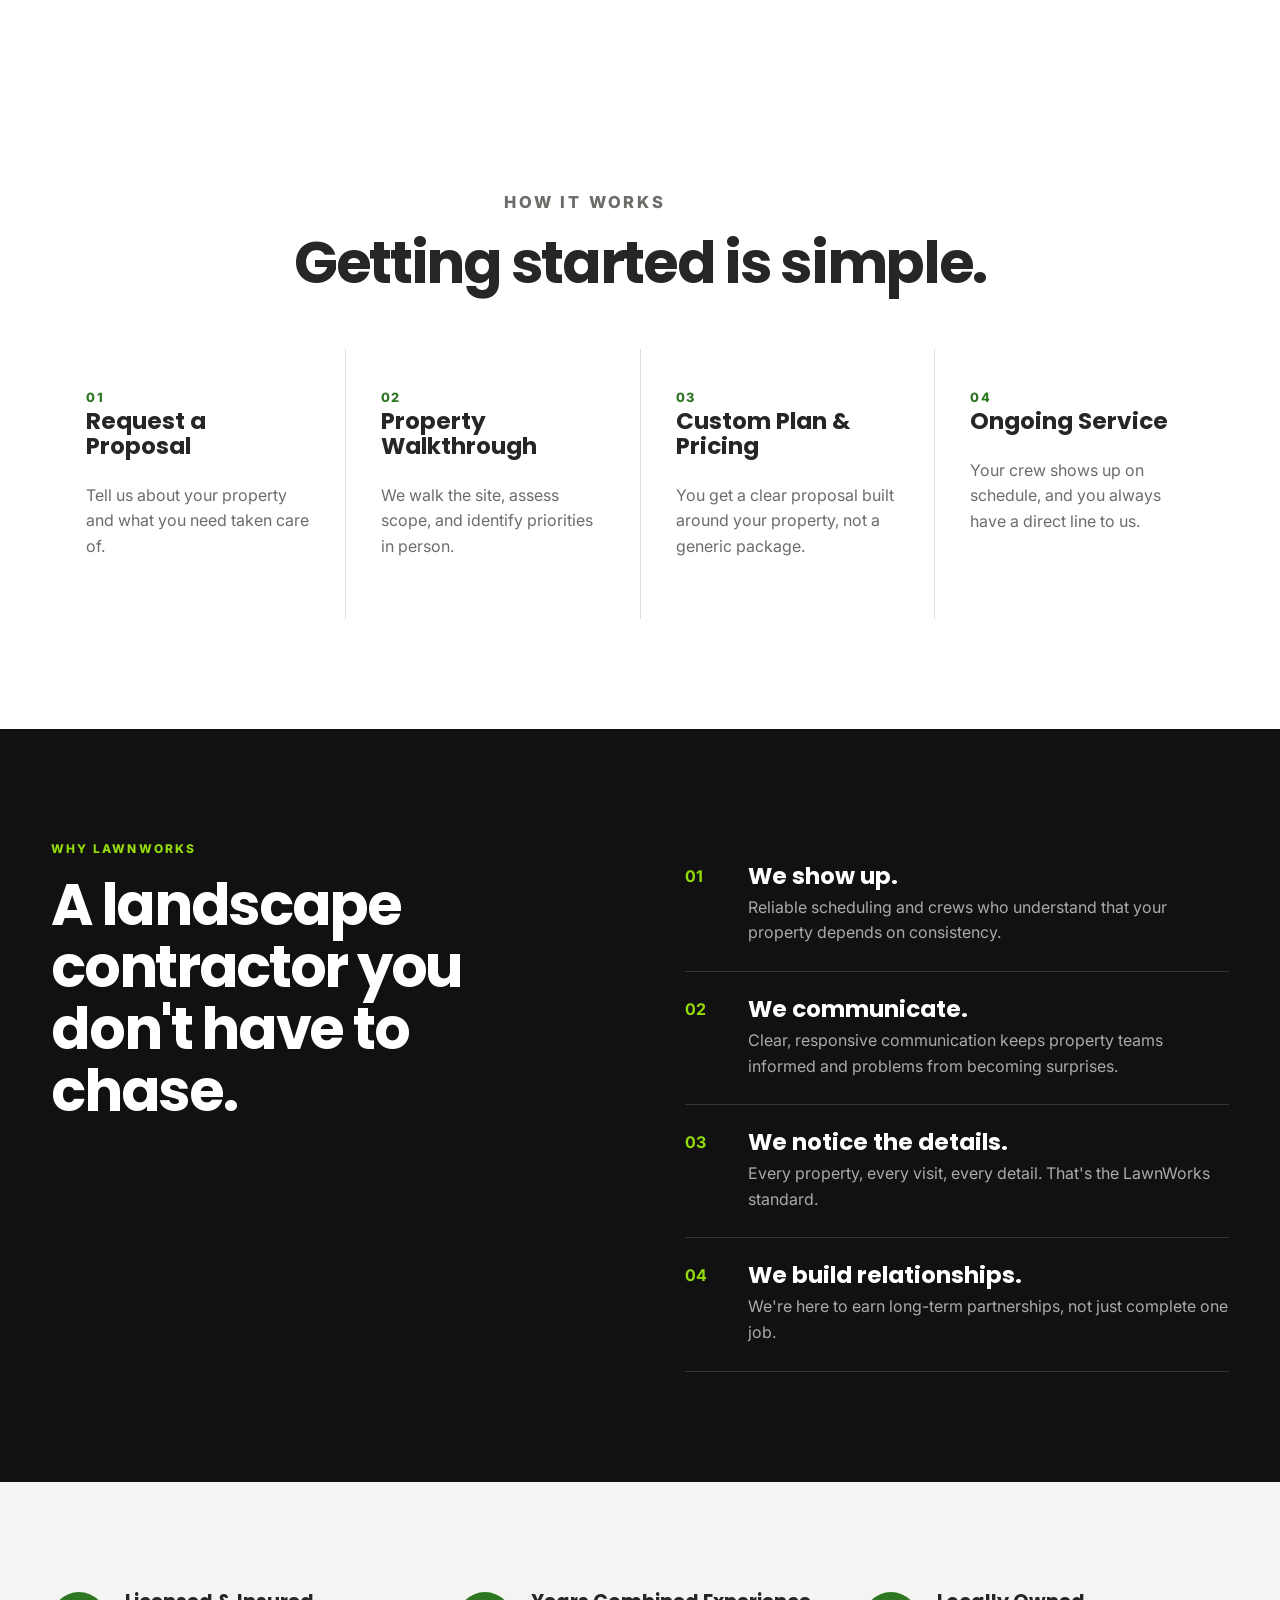
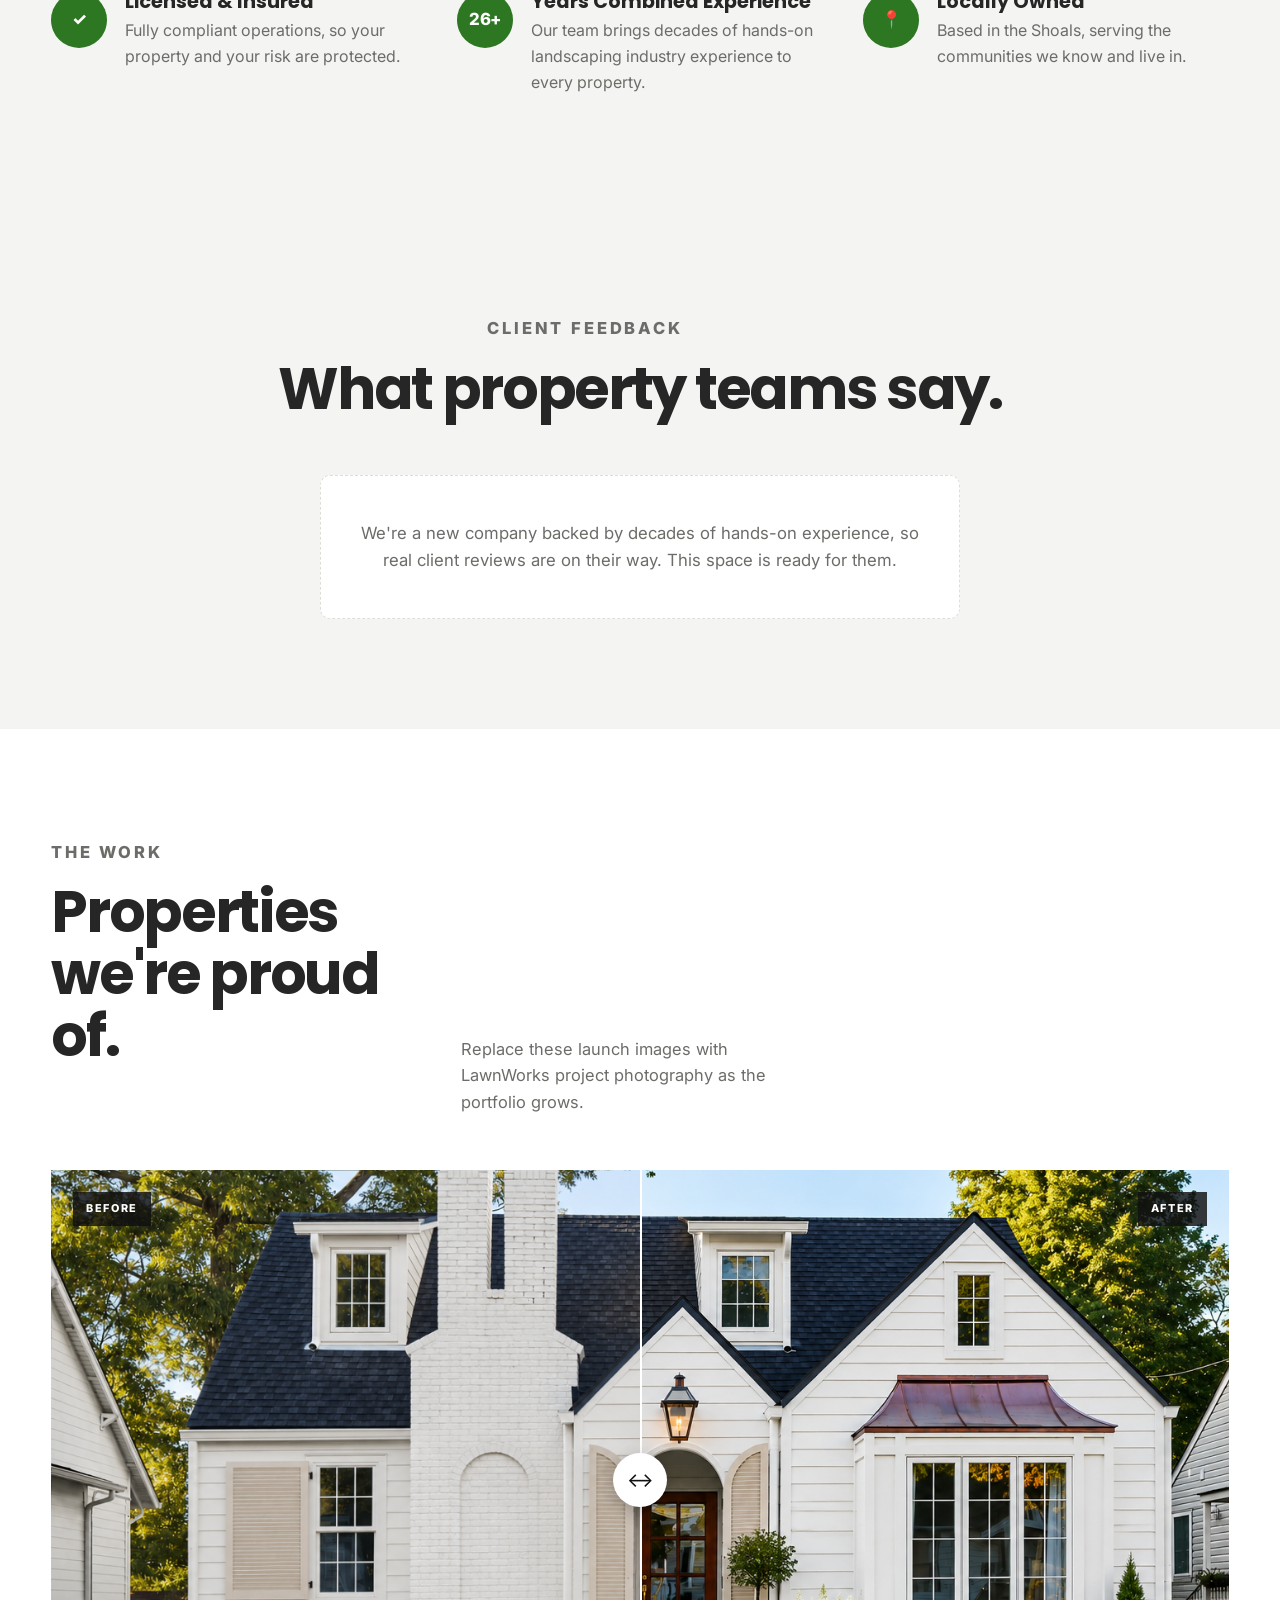
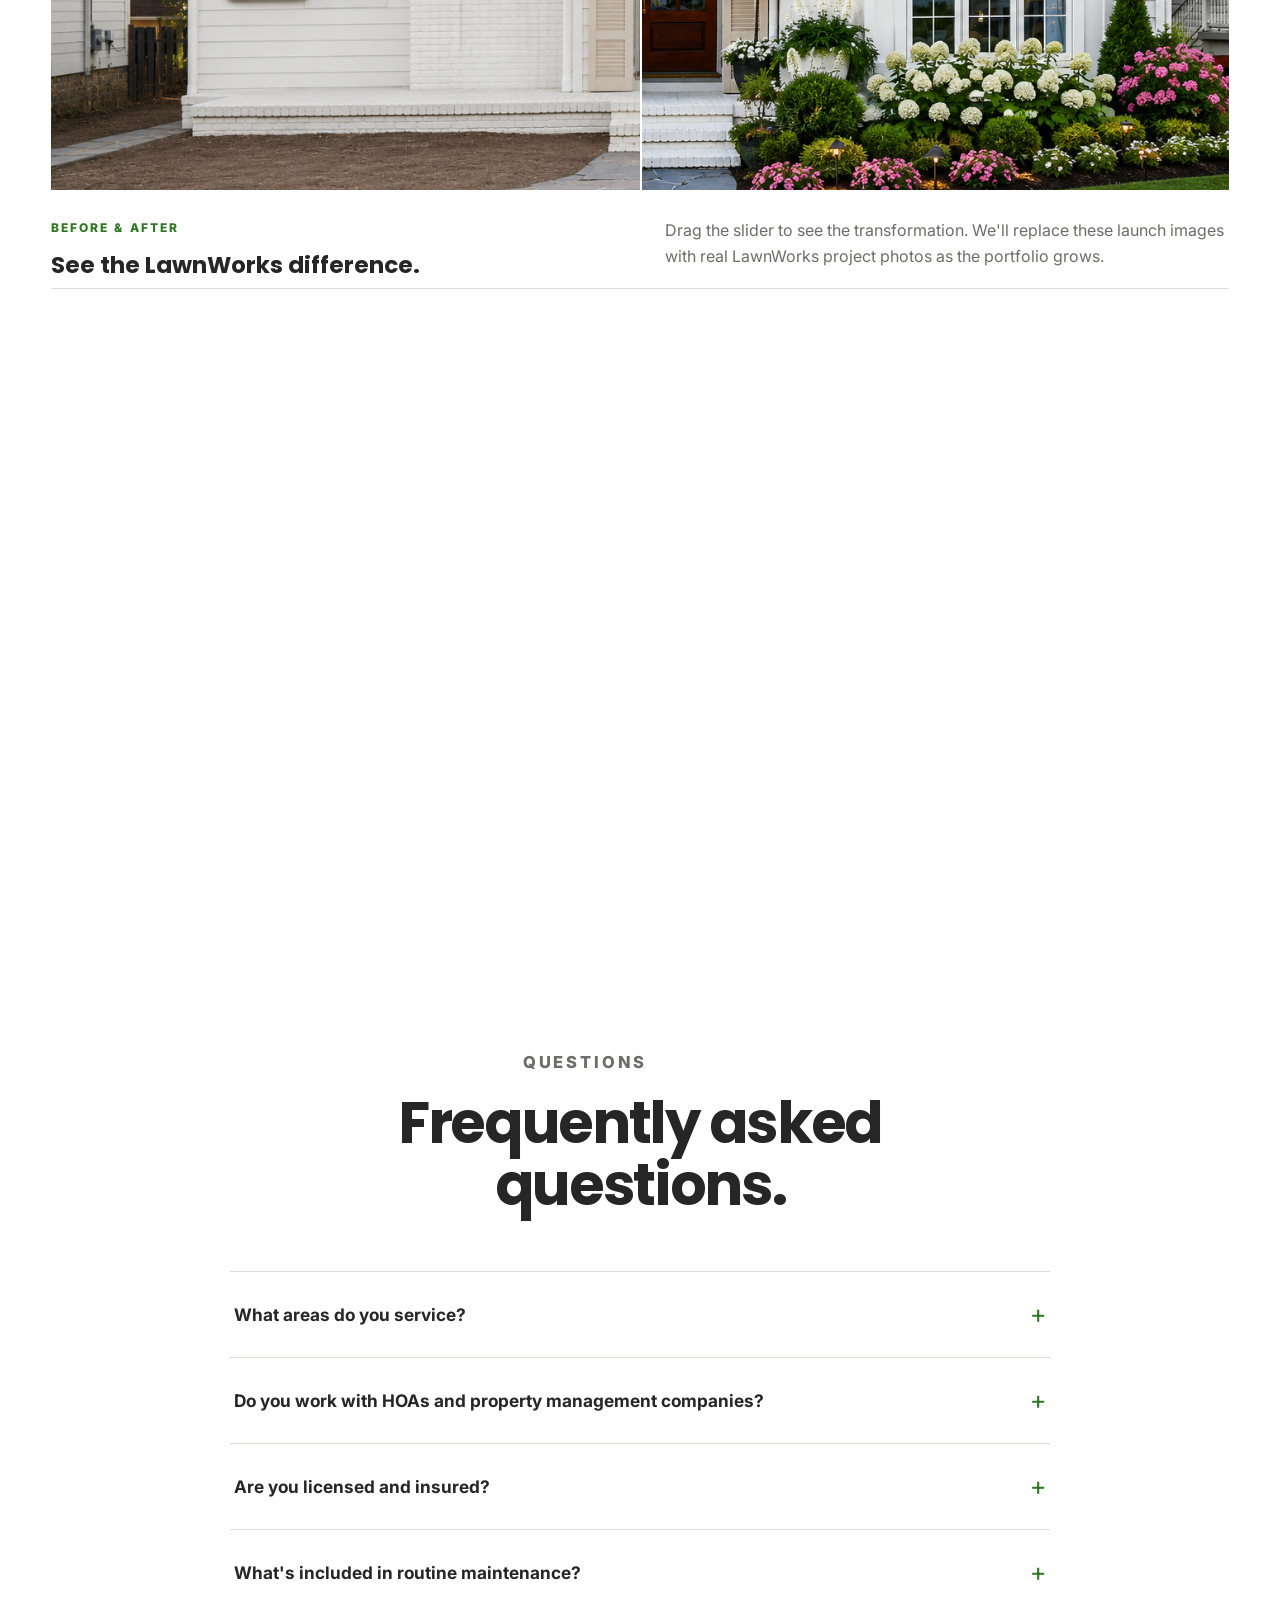
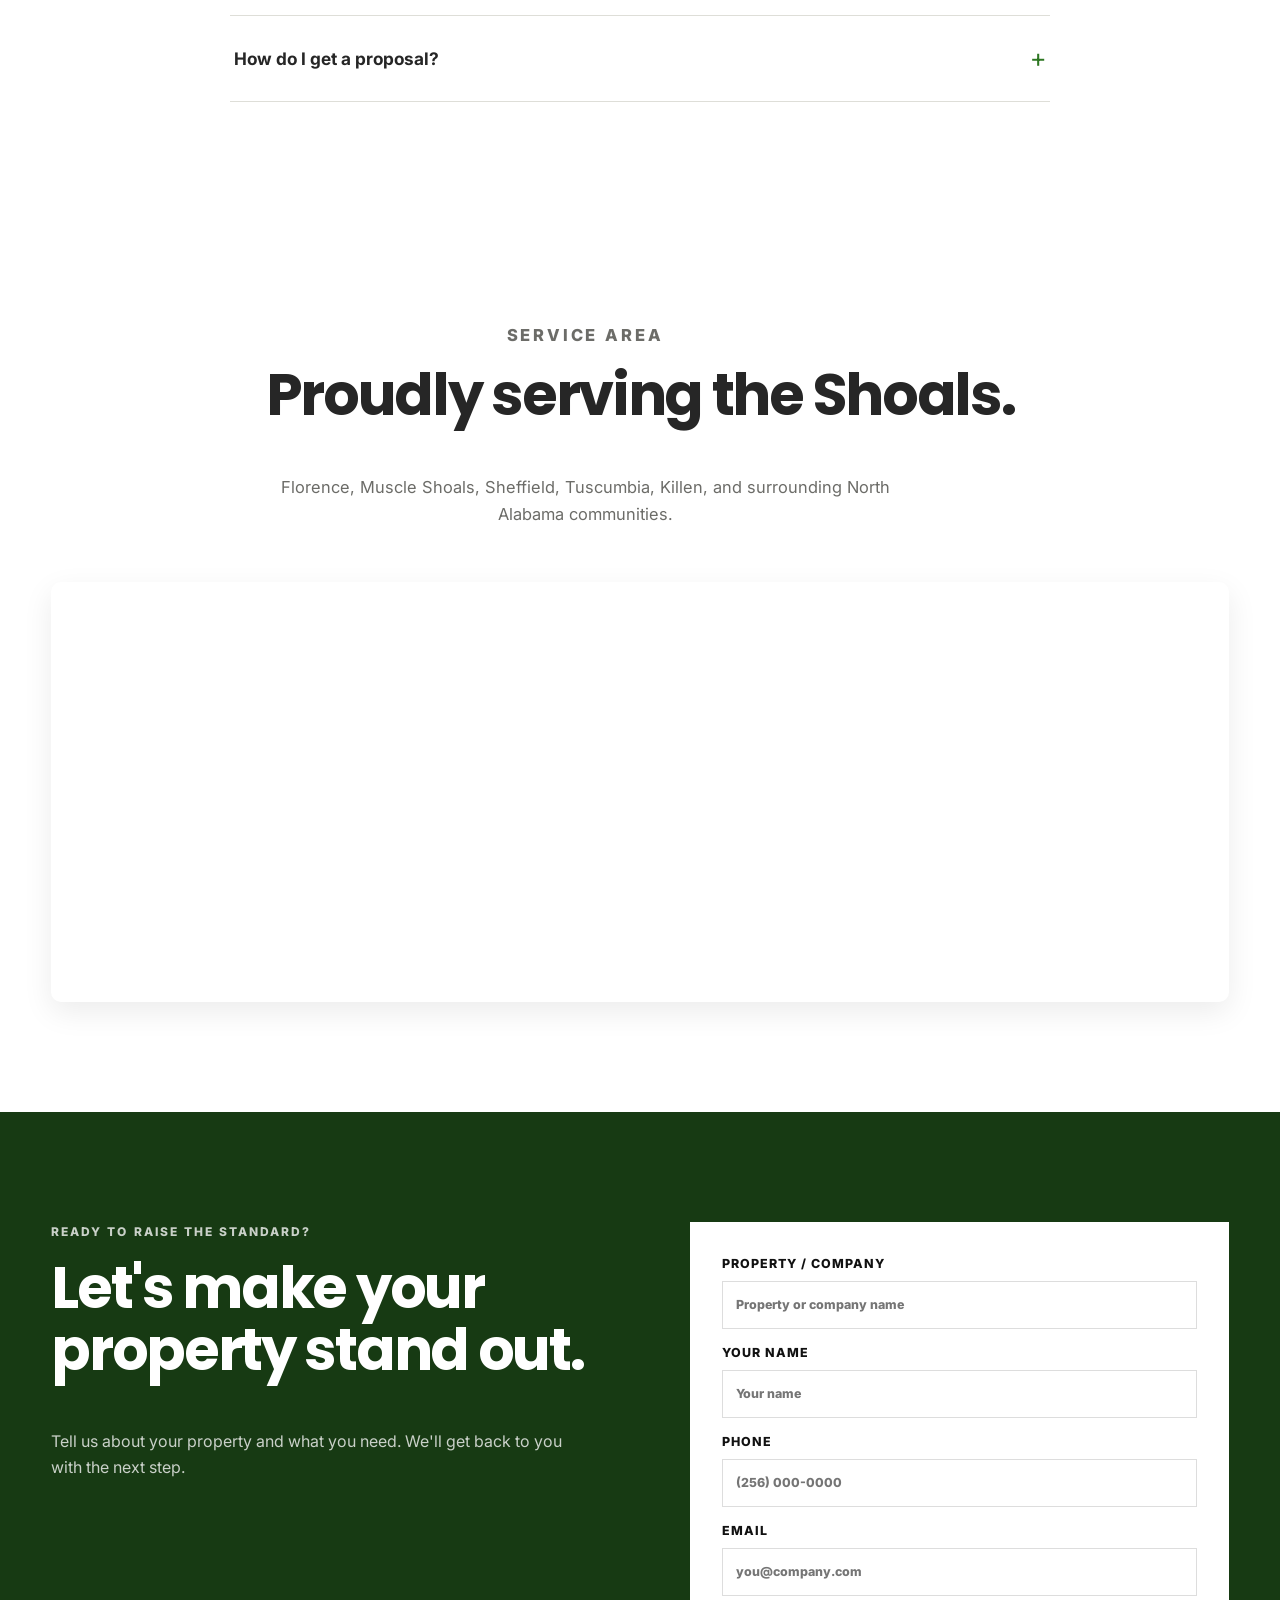
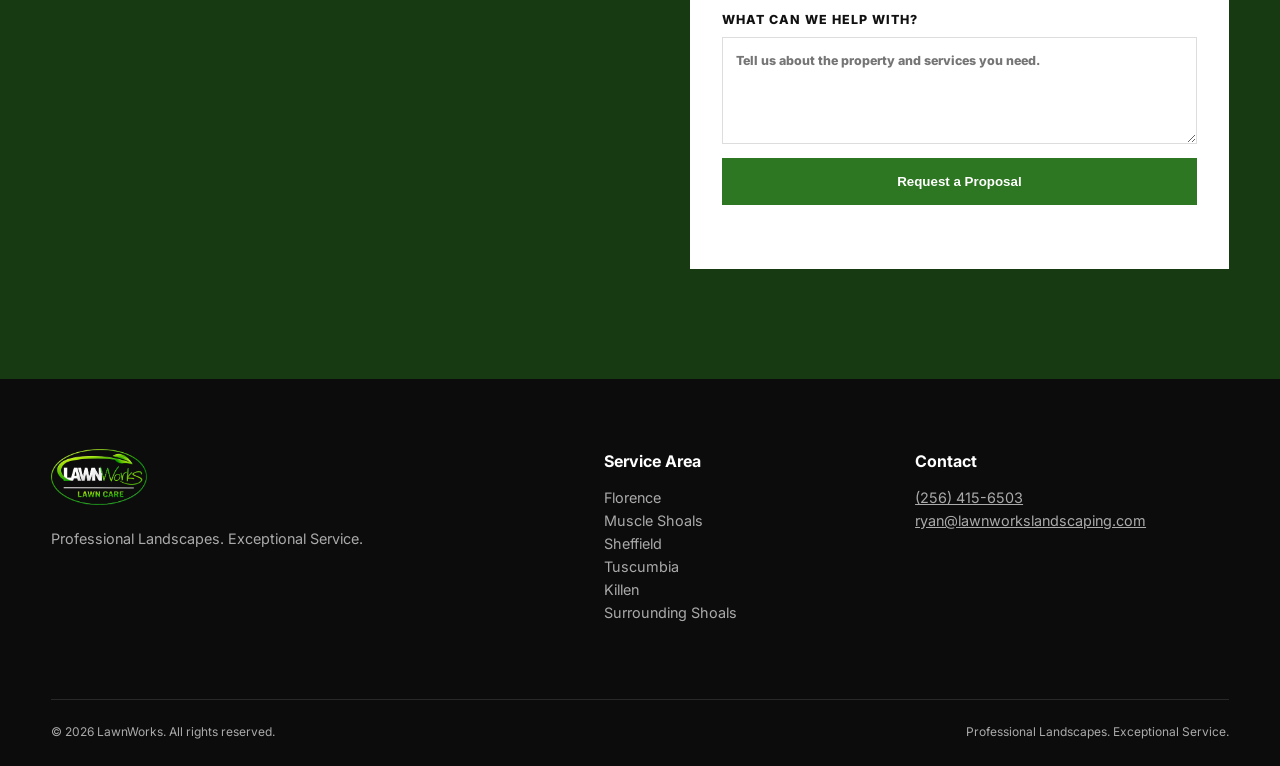
==== commit 5b55b8a7: "Add files via upload" ====
--- a/index.html
+++ b/index.html
@@ -5,6 +5,24 @@
   <meta name="viewport" content="width=device-width, initial-scale=1.0">
   <meta name="description" content="LawnWorks provides dependable commercial landscape maintenance and property enhancements throughout the Shoals and surrounding North Alabama communities.">
   <title>LawnWorks | Professional Landscapes. Exceptional Service.</title>
+  <meta property="og:type" content="website">
+  <meta property="og:site_name" content="LawnWorks">
+  <meta property="og:title" content="LawnWorks | Professional Landscapes. Exceptional Service.">
+  <meta property="og:description" content="Dependable commercial landscape maintenance and property enhancements throughout the Shoals and surrounding North Alabama communities.">
+  <meta property="og:image" content="https://lawnworkslandscaping.com/images/after.png">
+  <meta property="og:url" content="https://lawnworkslandscaping.com">
+  <meta name="twitter:card" content="summary_large_image">
+  <meta name="twitter:title" content="LawnWorks | Professional Landscapes. Exceptional Service.">
+  <meta name="twitter:description" content="Dependable commercial landscape maintenance and property enhancements throughout the Shoals and surrounding North Alabama communities.">
+  <meta name="twitter:image" content="https://lawnworkslandscaping.com/images/after.png">
+  <!-- Google tag (gtag.js) -->
+  <script async src="https://www.googletagmanager.com/gtag/js?id=G-GM1PW5NCF5"></script>
+  <script>
+    window.dataLayer = window.dataLayer || [];
+    function gtag(){dataLayer.push(arguments);}
+    gtag('js', new Date());
+    gtag('config', 'G-GM1PW5NCF5');
+  </script>
   <link rel="preconnect" href="https://fonts.googleapis.com">
   <link rel="preconnect" href="https://fonts.gstatic.com" crossorigin>
   <link href="https://fonts.googleapis.com/css2?family=Inter:wght@400;500;600;700&family=Poppins:wght@600;700;800&display=swap" rel="stylesheet">
@@ -227,6 +245,24 @@
   </div>
 </section>
 
+<section class="section service-area reveal">
+  <div class="container">
+    <div class="section-heading centered">
+      <p class="eyebrow green-text">SERVICE AREA</p>
+      <h2>Proudly serving the Shoals.</h2>
+      <p>Florence, Muscle Shoals, Sheffield, Tuscumbia, Killen, and surrounding North Alabama communities.</p>
+    </div>
+    <div class="map-embed">
+      <iframe
+        src="https://www.google.com/maps?q=Florence,Alabama&z=10&output=embed"
+        width="100%" height="100%" style="border:0" loading="lazy"
+        referrerpolicy="no-referrer-when-downgrade"
+        title="LawnWorks service area map covering the Shoals, Alabama">
+      </iframe>
+    </div>
+  </div>
+</section>
+
 <section class="cta reveal" id="contact">
   <div class="container cta-inner">
     <div>
@@ -234,13 +270,16 @@
       <h2>Let's make your property stand out.</h2>
       <p>Tell us about your property and what you need. We'll get back to you with the next step.</p>
     </div>
-    <form class="quote-form" action="mailto:ryan@lawnworkslandscaping.com" method="post" enctype="text/plain">
+    <form class="quote-form" id="quoteForm" name="proposal-request" method="POST" data-netlify="true" netlify-honeypot="bot-field">
+      <input type="hidden" name="form-name" value="proposal-request">
+      <p class="hp-field"><label>Leave this field blank<input name="bot-field"></label></p>
       <label>Property / Company<input name="property" required placeholder="Property or company name"></label>
       <label>Your Name<input name="name" required placeholder="Your name"></label>
       <label>Phone<input name="phone" type="tel" required placeholder="(256) 000-0000"></label>
       <label>Email<input name="email" type="email" required placeholder="you@company.com"></label>
       <label>What can we help with?<textarea name="message" rows="4" placeholder="Tell us about the property and services you need."></textarea></label>
       <button class="btn btn-green btn-large" type="submit">Request a Proposal</button>
+      <p class="form-status" id="formStatus" role="status" aria-live="polite"></p>
     </form>
   </div>
 </section>
--- a/style.css
+++ b/style.css
@@ -1,7 +1,7 @@
 :root{--green:#2d7722;--black:#111;--white:#fff;--gray:#f4f4f2;--text:#262626;--muted:#6c6c68;--border:#deded8}
 *{box-sizing:border-box}html{scroll-behavior:smooth}body{margin:0;color:var(--text);font-family:Inter,Arial,sans-serif;line-height:1.6}h1,h2,h3,h4,p{margin-top:0}h1,h2,h3{font-family:Poppins,Inter,sans-serif;line-height:1.08}h1{font-size:clamp(3.4rem,7vw,7rem);letter-spacing:-.05em;margin-bottom:25px}h2{font-size:clamp(2.4rem,4.5vw,4.6rem);letter-spacing:-.04em}h3{font-size:1.45rem}.container{width:min(1180px,92%);margin:auto}.site-header{position:fixed;top:0;left:0;width:100%;z-index:20;border-bottom:1px solid rgba(255,255,255,.18);background:transparent;transition:background-color .35s ease,box-shadow .35s ease,border-color .35s ease}.site-header.scrolled{background:rgba(17,17,17,.96);box-shadow:0 8px 24px rgba(0,0,0,.18);border-bottom-color:transparent}.nav{min-height:92px;display:flex;align-items:center;justify-content:space-between;transition:min-height .35s ease}.site-header.scrolled .nav{min-height:68px}.brand{display:flex;align-items:center;gap:11px;text-decoration:none;color:#fff;font-family:Poppins,sans-serif;font-weight:800;font-size:1.45rem}.brand-logo{height:64px;width:auto;display:block;transition:height .35s ease}.site-header.scrolled .brand-logo{height:48px}.nav-links{display:flex;align-items:center;gap:25px}.nav-links a{color:#fff;text-decoration:none;font-size:.9rem;font-weight:600;transition:color .25s ease,text-shadow .25s ease}.nav-links a:not(.btn):hover{color:#94db0a;text-shadow:0 0 12px rgba(148,219,10,.75)}.nav-phone{opacity:.9}.btn{display:inline-flex;justify-content:center;align-items:center;text-decoration:none;border:1px solid transparent;padding:13px 22px;font-weight:700;transition:transform .25s ease,box-shadow .25s ease,background-color .25s ease,color .25s ease;cursor:pointer}.btn:hover{transform:translateY(-2px);box-shadow:0 10px 22px rgba(0,0,0,.16)}.btn:active{transform:translateY(0);box-shadow:0 3px 8px rgba(0,0,0,.12)}.btn-green{background:var(--green);color:#fff}.btn-green:hover{background:#26631c}.btn-outline{border-color:rgba(255,255,255,.7);color:#fff}.btn-outline:hover{background:#fff;color:#111}.btn-large{padding:16px 27px}.menu-toggle{display:none;background:none;border:0;color:#fff;font-size:1.7rem}
 .hero{min-height:92vh;display:flex;align-items:center;position:relative;background:linear-gradient(110deg,rgba(0,0,0,.78),rgba(0,0,0,.27)),url('https://images.unsplash.com/photo-1585320806297-9794b3e4eeae?auto=format&fit=crop&w=2200&q=85') center/cover}.hero-content{padding-top:100px;color:#fff;max-width:900px}.eyebrow{font-size:.75rem;letter-spacing:.17em;font-weight:800;text-transform:uppercase;margin-bottom:16px}.green-text{color:var(--green)}.hero h1 span{color:#94db0a}.hero-copy{font-size:1.18rem;max-width:680px;color:rgba(255,255,255,.85);margin-bottom:32px}.hero-actions{display:flex;gap:13px;flex-wrap:wrap}.trust-strip{background:var(--green);color:#fff}.trust-grid{display:grid;grid-template-columns:repeat(4,1fr)}.trust-grid div{padding:25px 20px;border-right:1px solid rgba(255,255,255,.2)}.trust-grid div:last-child{border:0}.trust-grid strong,.trust-grid span{display:block}.trust-grid strong{font-size:1.05rem}.trust-grid span{font-size:.82rem;opacity:.82}
-.section{padding:110px 0}.section.light{background:var(--gray)}.split{display:grid;grid-template-columns:1fr 1fr;gap:90px;align-items:start}.intro-copy{font-size:1.08rem;color:#555}.intro-copy p{margin-bottom:22px}.text-link{color:var(--text);font-weight:800;text-decoration:none;border-bottom:2px solid var(--green);padding-bottom:4px}.section-heading{max-width:760px;margin-bottom:55px}.section-heading p{color:var(--muted);font-size:1.03rem;max-width:650px}.centered{margin-left:auto;margin-right:auto;text-align:center}.card-grid{display:grid;grid-template-columns:repeat(4,1fr);gap:1px;background:var(--border)}.card-grid article{background:#fff;padding:35px;min-height:270px}.card-number,.service-index{font-weight:800;color:var(--green);font-size:.8rem;letter-spacing:.12em}.card-grid p{color:var(--muted)}.service-list{border-top:1px solid var(--border)}.service-row{display:grid;grid-template-columns:90px 1fr 40px;gap:30px;padding:38px 24px;margin:0 -24px;border-bottom:1px solid var(--border);align-items:start;border-radius:6px;transition:background-color .3s ease,padding-left .3s ease}.service-row:hover{background:#f4f9f2;padding-left:34px}.service-row p{max-width:720px;color:var(--muted);margin-bottom:0}.service-arrow{font-size:1.5rem;display:inline-block;transition:transform .3s ease,color .3s ease}.service-row:hover .service-arrow{transform:translate(7px,-7px);color:var(--green)}.dark{background:var(--black);color:#fff}.values .eyebrow{color:#94db0a}.values .split{align-items:start}.value-list>div{display:grid;grid-template-columns:45px 1fr;gap:18px;padding:25px 0;border-bottom:1px solid #333}.value-list strong{color:#94db0a}.value-list h3{margin-bottom:6px}.value-list p{color:#aaa;margin:0}.split-heading{display:grid;grid-template-columns:1fr 1fr;gap:60px;align-items:end}.split-heading>p{margin:0}.photo-grid{display:grid;grid-template-columns:1.1fr .9fr .9fr;grid-template-rows:250px 250px;gap:12px}.photo{position:relative;overflow:hidden;background:url('https://images.unsplash.com/photo-1558904541-efa843a96f01?auto=format&fit=crop&w=1200&q=80') center/cover}.photo::before{content:'';position:absolute;inset:0;background-image:inherit;background-position:center;background-size:cover;transition:transform .5s ease}.photo:hover::before{transform:scale(1.1)}.photo:nth-child(2){background-image:url('https://images.unsplash.com/photo-1598902108854-10e335adac99?auto=format&fit=crop&w=1000&q=80')}.photo:nth-child(3){background-image:url('https://images.unsplash.com/photo-1589923188900-85dae523342b?auto=format&fit=crop&w=1000&q=80')}.photo:nth-child(4){background-image:url('https://images.unsplash.com/photo-1599685315640-0c2f6f9f3b1b?auto=format&fit=crop&w=1500&q=80')}.photo.tall{grid-row:span 2}.photo.wide{grid-column:span 2}.cta{background:#173a13;color:#fff;padding:110px 0}.cta-inner{display:grid;grid-template-columns:1fr 1fr;gap:100px}.cta h2{max-width:600px}.cta p{color:#c9d0c8}.quote-form{display:grid;gap:14px;background:#fff;color:#111;padding:32px}.quote-form label{font-size:.78rem;font-weight:800;text-transform:uppercase;letter-spacing:.08em}.quote-form input,.quote-form textarea{display:block;width:100%;margin-top:7px;padding:13px;border:1px solid #ddd;font:inherit}.quote-form .btn{border:0;width:100%}.footer{background:#0c0c0c;color:#aaa;padding:70px 0 25px}.footer-grid{display:grid;grid-template-columns:2fr 1fr 1.3fr;gap:70px;padding-bottom:60px}.footer-brand{margin-bottom:15px;display:inline-block}.footer-brand .brand-logo{height:56px}.footer h4{color:#fff;margin-bottom:12px}.footer p{font-size:.9rem}.footer a{color:#aaa}.copyright{border-top:1px solid #292929;padding-top:22px;display:flex;justify-content:space-between;font-size:.75rem}
+.section{padding:110px 0}.section.light{background:var(--gray)}.split{display:grid;grid-template-columns:1fr 1fr;gap:90px;align-items:start}.intro-copy{font-size:1.08rem;color:#555}.intro-copy p{margin-bottom:22px}.text-link{color:var(--text);font-weight:800;text-decoration:none;border-bottom:2px solid var(--green);padding-bottom:4px}.section-heading{max-width:760px;margin-bottom:55px}.section-heading p{color:var(--muted);font-size:1.03rem;max-width:650px}.centered{margin-left:auto;margin-right:auto;text-align:center}.card-grid{display:grid;grid-template-columns:repeat(4,1fr);gap:1px;background:var(--border)}.card-grid article{background:#fff;padding:35px;min-height:270px}.card-number,.service-index{font-weight:800;color:var(--green);font-size:.8rem;letter-spacing:.12em}.card-grid p{color:var(--muted)}.service-list{border-top:1px solid var(--border)}.service-row{display:grid;grid-template-columns:90px 1fr 40px;gap:30px;padding:38px 24px;margin:0 -24px;border-bottom:1px solid var(--border);align-items:start;border-radius:6px;transition:background-color .3s ease,padding-left .3s ease}.service-row:hover{background:#f4f9f2;padding-left:34px}.service-row p{max-width:720px;color:var(--muted);margin-bottom:0}.service-arrow{font-size:1.5rem;display:inline-block;transition:transform .3s ease,color .3s ease}.service-row:hover .service-arrow{transform:translate(7px,-7px);color:var(--green)}.dark{background:var(--black);color:#fff}.values .eyebrow{color:#94db0a}.values .split{align-items:start}.value-list>div{display:grid;grid-template-columns:45px 1fr;gap:18px;padding:25px 0;border-bottom:1px solid #333}.value-list strong{color:#94db0a}.value-list h3{margin-bottom:6px}.value-list p{color:#aaa;margin:0}.split-heading{display:grid;grid-template-columns:1fr 1fr;gap:60px;align-items:end}.split-heading>p{margin:0}.photo-grid{display:grid;grid-template-columns:1.1fr .9fr .9fr;grid-template-rows:250px 250px;gap:12px}.photo{position:relative;overflow:hidden;background:url('https://images.unsplash.com/photo-1558904541-efa843a96f01?auto=format&fit=crop&w=1200&q=80') center/cover}.photo::before{content:'';position:absolute;inset:0;background-image:inherit;background-position:center;background-size:cover;transition:transform .5s ease}.photo:hover::before{transform:scale(1.1)}.photo:nth-child(2){background-image:url('https://images.unsplash.com/photo-1598902108854-10e335adac99?auto=format&fit=crop&w=1000&q=80')}.photo:nth-child(3){background-image:url('https://images.unsplash.com/photo-1589923188900-85dae523342b?auto=format&fit=crop&w=1000&q=80')}.photo:nth-child(4){background-image:url('https://images.unsplash.com/photo-1599685315640-0c2f6f9f3b1b?auto=format&fit=crop&w=1500&q=80')}.photo.tall{grid-row:span 2}.photo.wide{grid-column:span 2}.cta{background:#173a13;color:#fff;padding:110px 0}.cta-inner{display:grid;grid-template-columns:1fr 1fr;gap:100px}.cta h2{max-width:600px}.cta p{color:#c9d0c8}.quote-form{display:grid;gap:14px;background:#fff;color:#111;padding:32px}.quote-form label{font-size:.78rem;font-weight:800;text-transform:uppercase;letter-spacing:.08em}.quote-form input,.quote-form textarea{display:block;width:100%;margin-top:7px;padding:13px;border:1px solid #ddd;font:inherit}.quote-form .btn{border:0;width:100%}.hp-field{position:absolute;left:-9999px;top:-9999px}.form-status{margin:0;font-size:.9rem;font-weight:600;min-height:1.2em}.form-status.success{color:var(--green)}.form-status.error{color:#b3261e}.footer{background:#0c0c0c;color:#aaa;padding:70px 0 25px}.footer-grid{display:grid;grid-template-columns:2fr 1fr 1.3fr;gap:70px;padding-bottom:60px}.footer-brand{margin-bottom:15px;display:inline-block}.footer-brand .brand-logo{height:56px}.footer h4{color:#fff;margin-bottom:12px}.footer p{font-size:.9rem}.footer a{color:#aaa}.copyright{border-top:1px solid #292929;padding-top:22px;display:flex;justify-content:space-between;font-size:.75rem}
 @media(max-width:900px){.nav-links{display:none;position:absolute;top:100%;left:0;right:0;background:#111;padding:25px;flex-direction:column;align-items:flex-start}.nav-links.open{display:flex}.menu-toggle{display:block}.trust-grid{grid-template-columns:1fr 1fr}.split,.cta-inner,.split-heading{grid-template-columns:1fr;gap:40px}.card-grid{grid-template-columns:1fr 1fr}.photo-grid{grid-template-columns:1fr 1fr}.photo.tall{grid-row:auto}.photo.wide{grid-column:auto}.footer-grid{grid-template-columns:1fr 1fr}.hero{min-height:85vh}}
 @media(max-width:600px){.section{padding:75px 0}.trust-grid,.card-grid,.photo-grid,.footer-grid{grid-template-columns:1fr}.trust-grid div{border-right:0;border-bottom:1px solid rgba(255,255,255,.2)}.service-row{grid-template-columns:45px 1fr}.service-arrow{display:none}.hero-content{padding-top:120px}.hero-copy{font-size:1rem}.cta{padding:75px 0}.quote-form{padding:22px}.copyright{flex-direction:column;gap:10px}}
 
@@ -18,3 +18,5 @@
 .mobile-cta-bar{display:none}
 @media(max-width:700px){.mobile-cta-bar{display:flex;position:fixed;left:0;right:0;bottom:0;z-index:30;gap:10px;padding:12px 14px calc(12px + env(safe-area-inset-bottom));background:#fff;box-shadow:0 -6px 20px rgba(0,0,0,.12)}.mobile-cta-bar .btn{flex:1;padding:13px 10px;font-size:.85rem}.btn-outline-dark{border:1px solid #ccc;color:#111;background:#fff}.btn-outline-dark:hover{background:#f4f4f2}body{padding-bottom:76px}}
 @media(max-width:900px){.credentials-grid{grid-template-columns:1fr}}
+.map-embed{height:420px;border-radius:10px;overflow:hidden;box-shadow:0 10px 30px rgba(0,0,0,.08)}
+@media(max-width:600px){.map-embed{height:320px}}
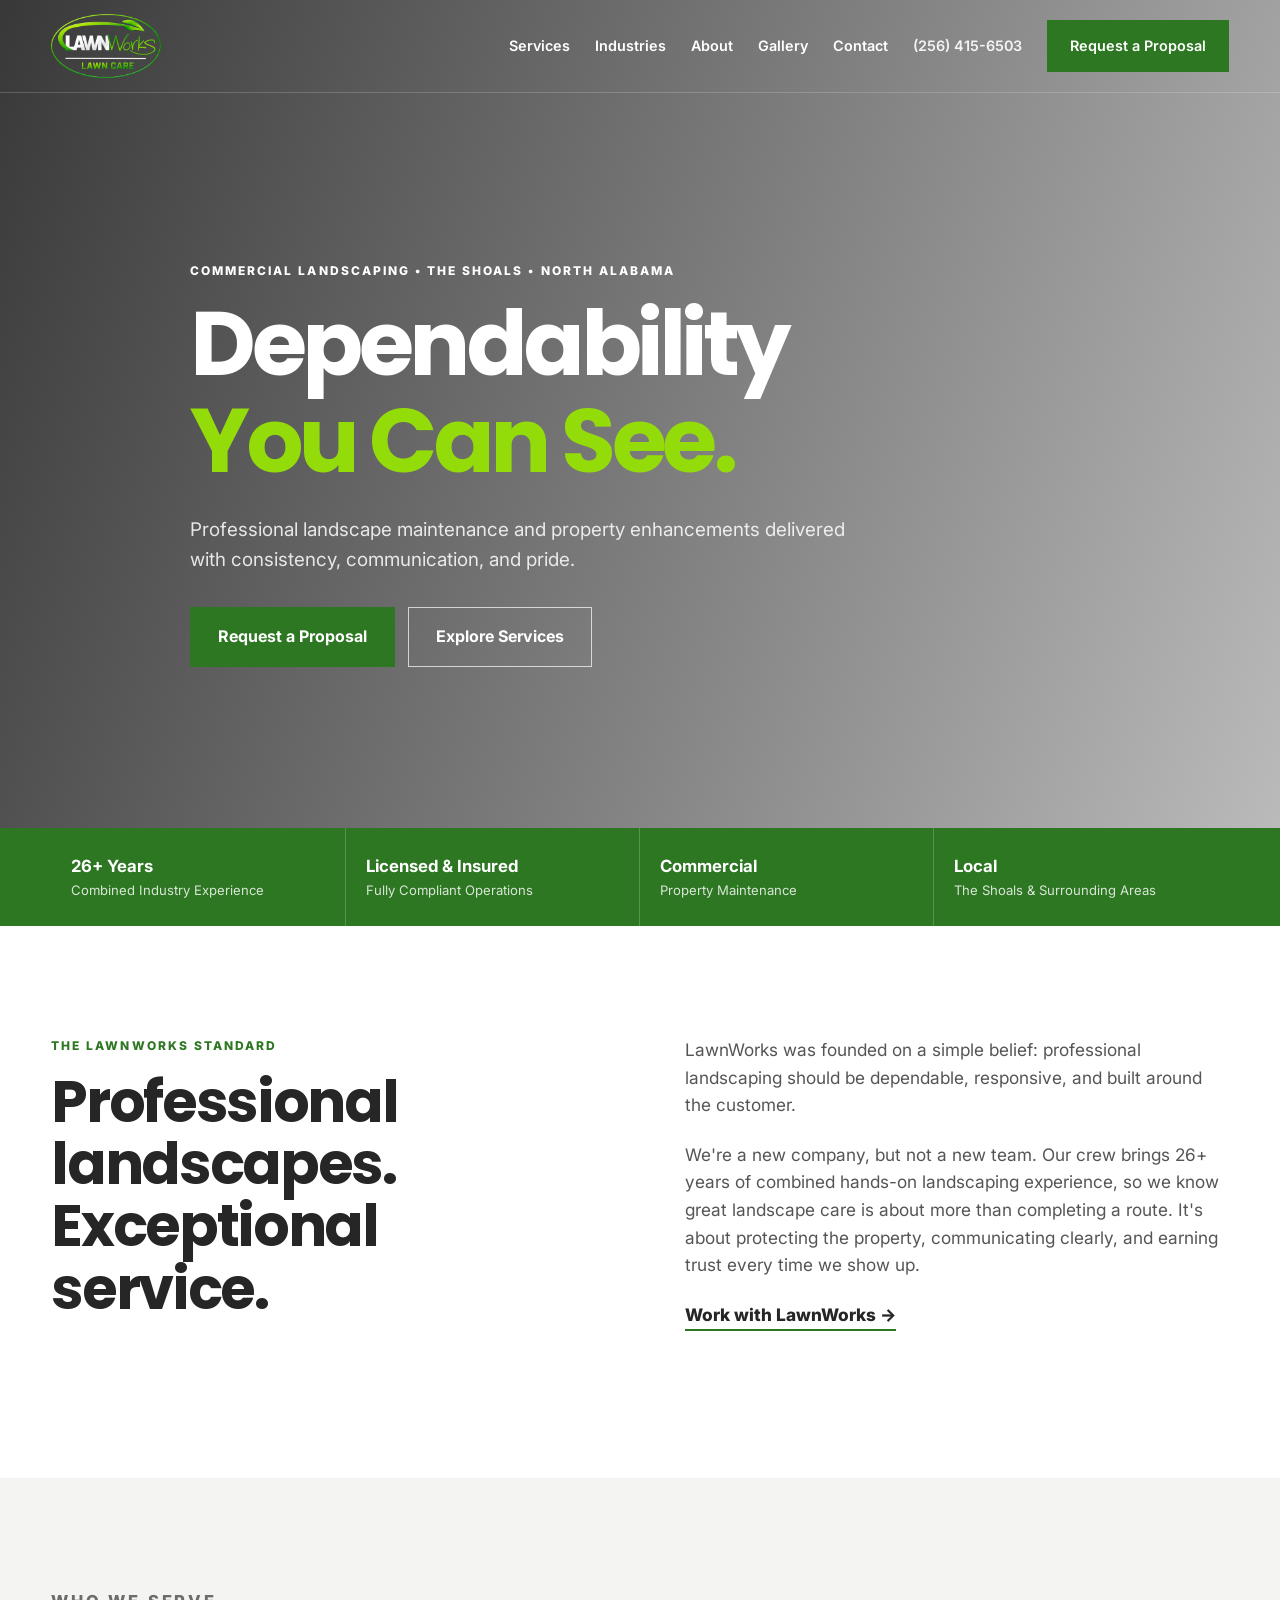
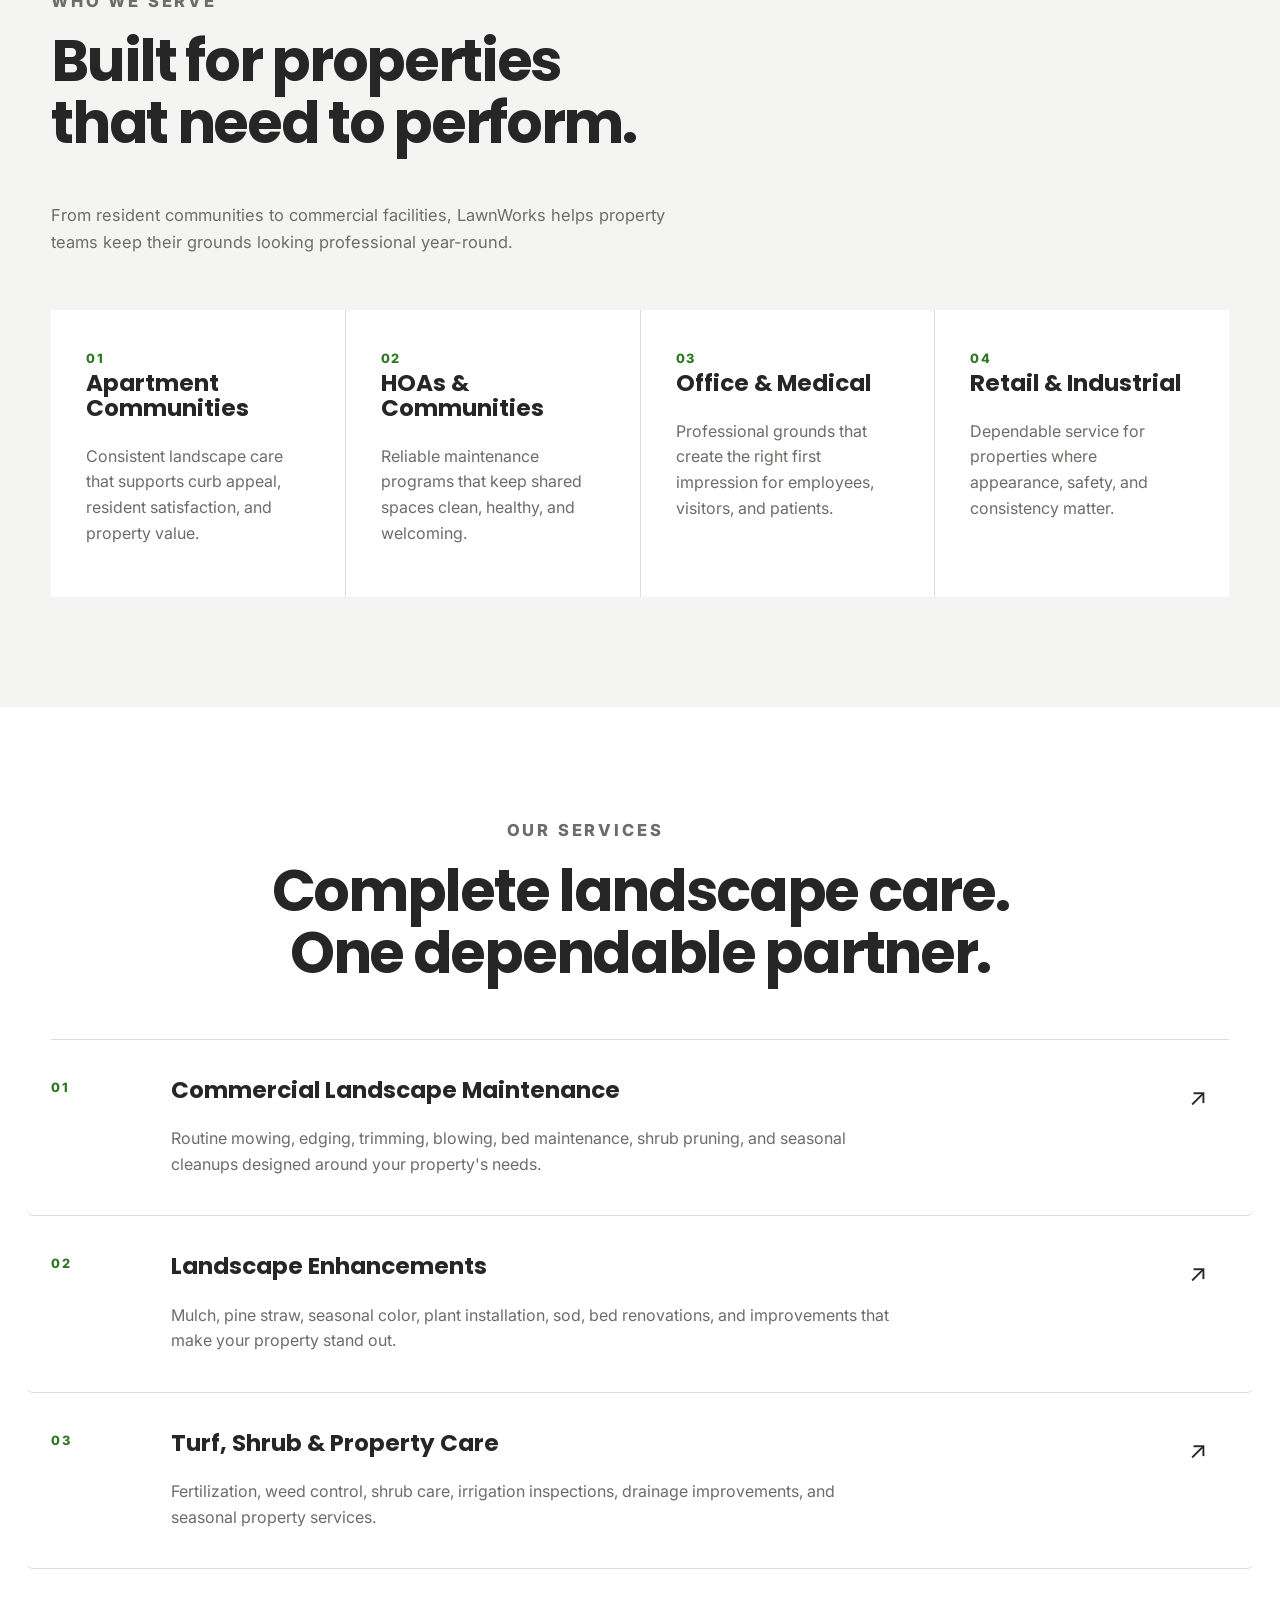
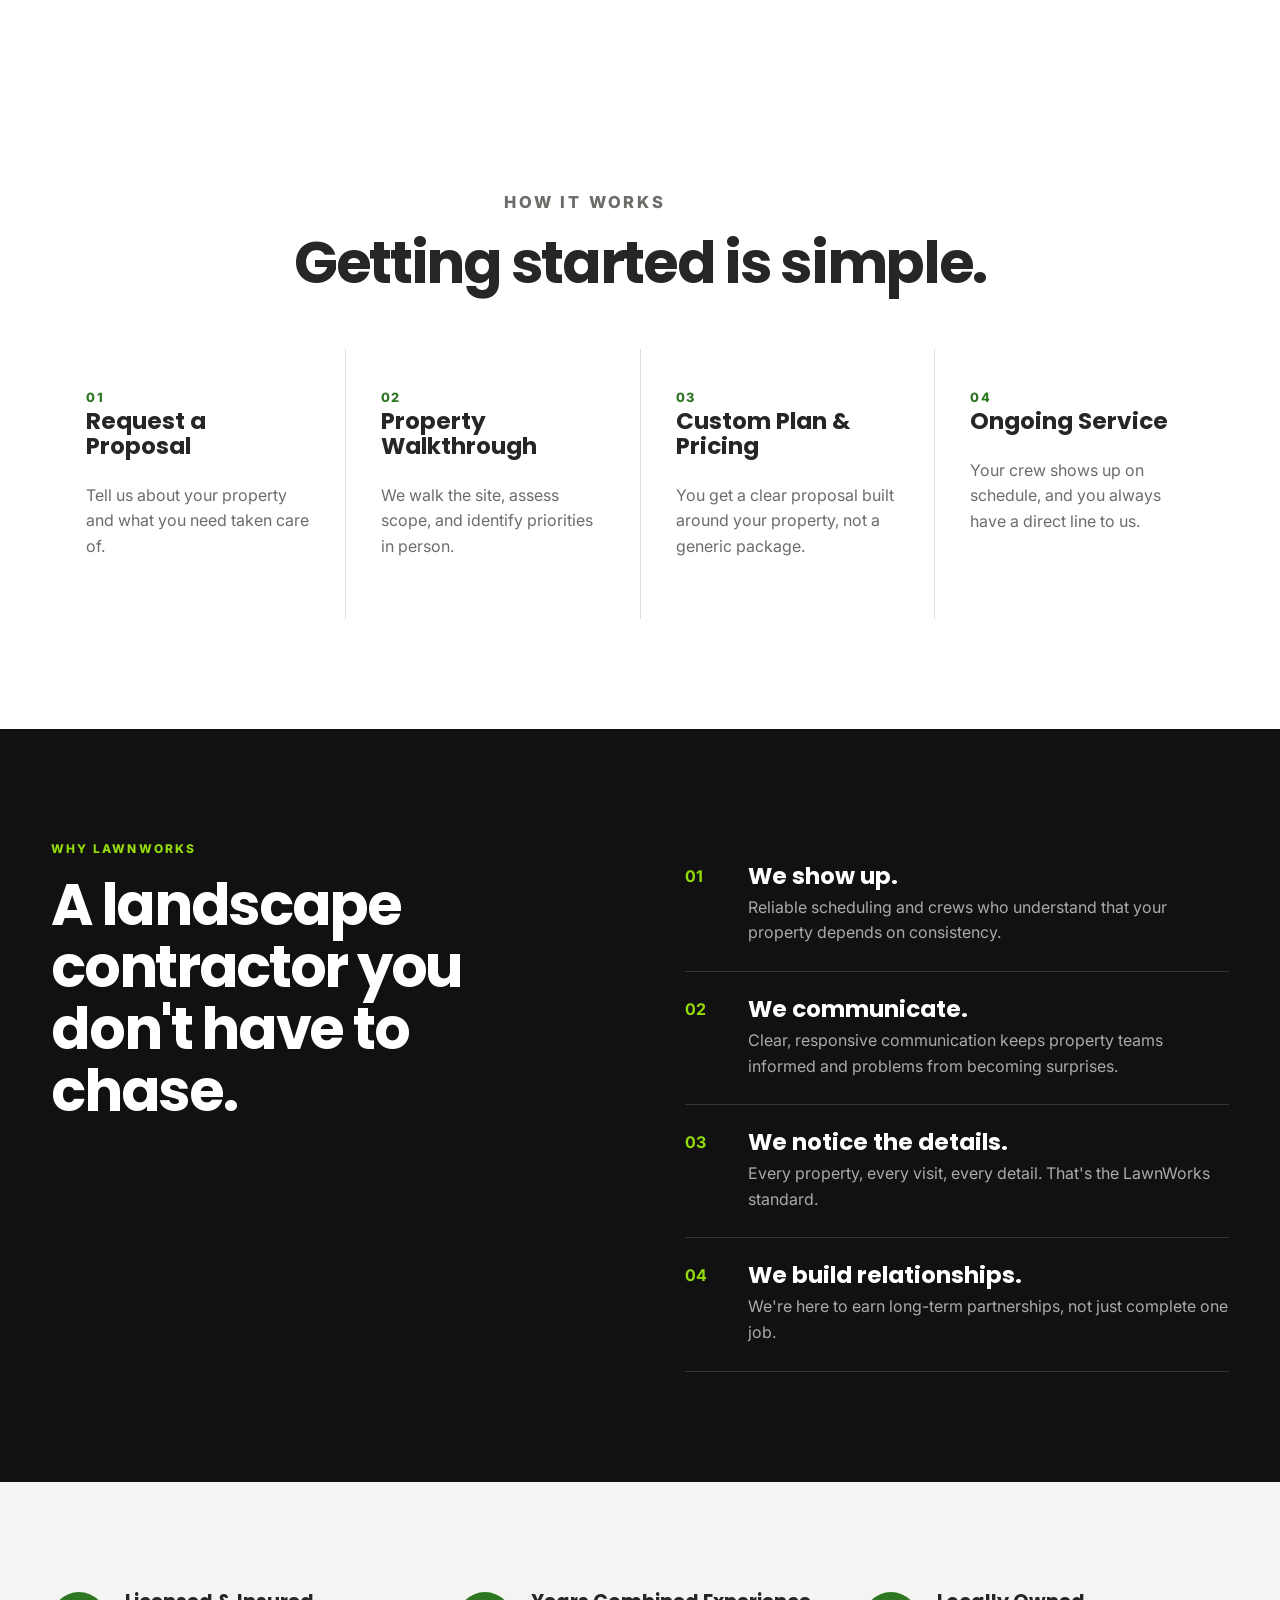
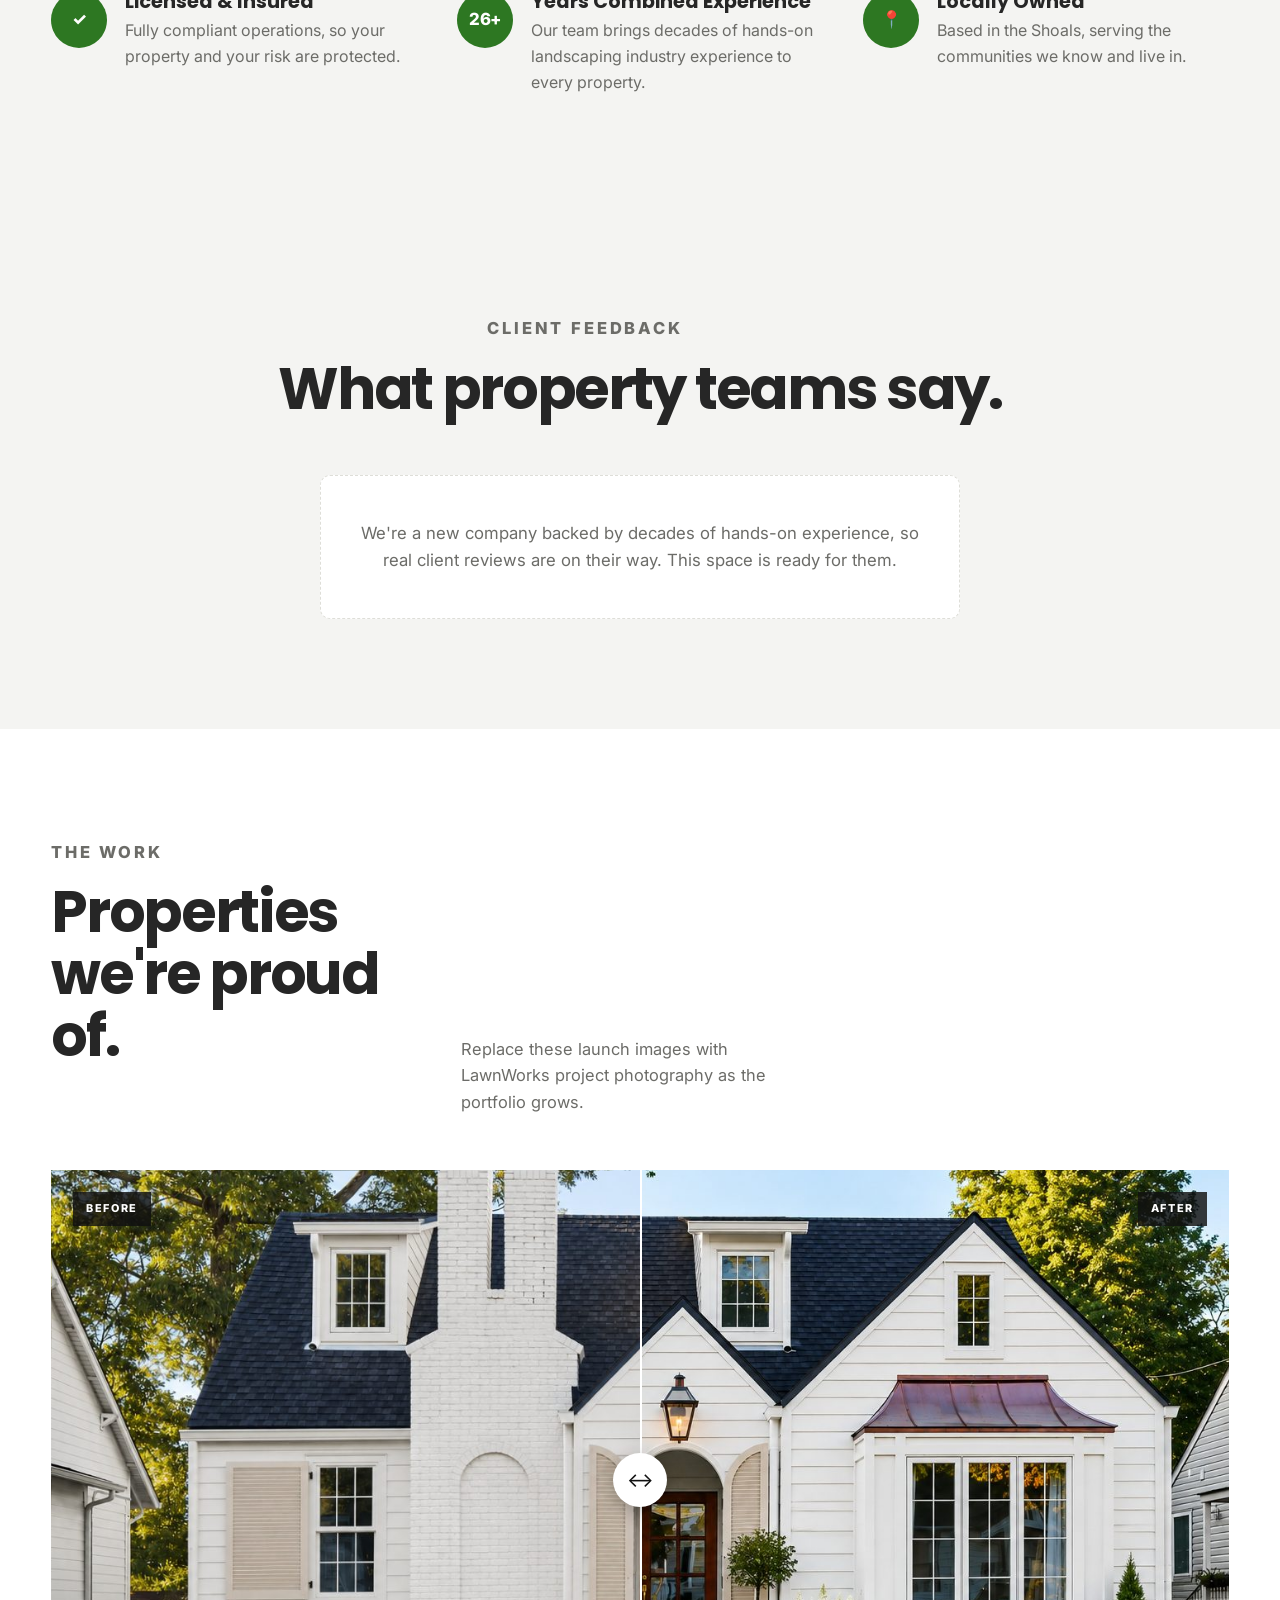
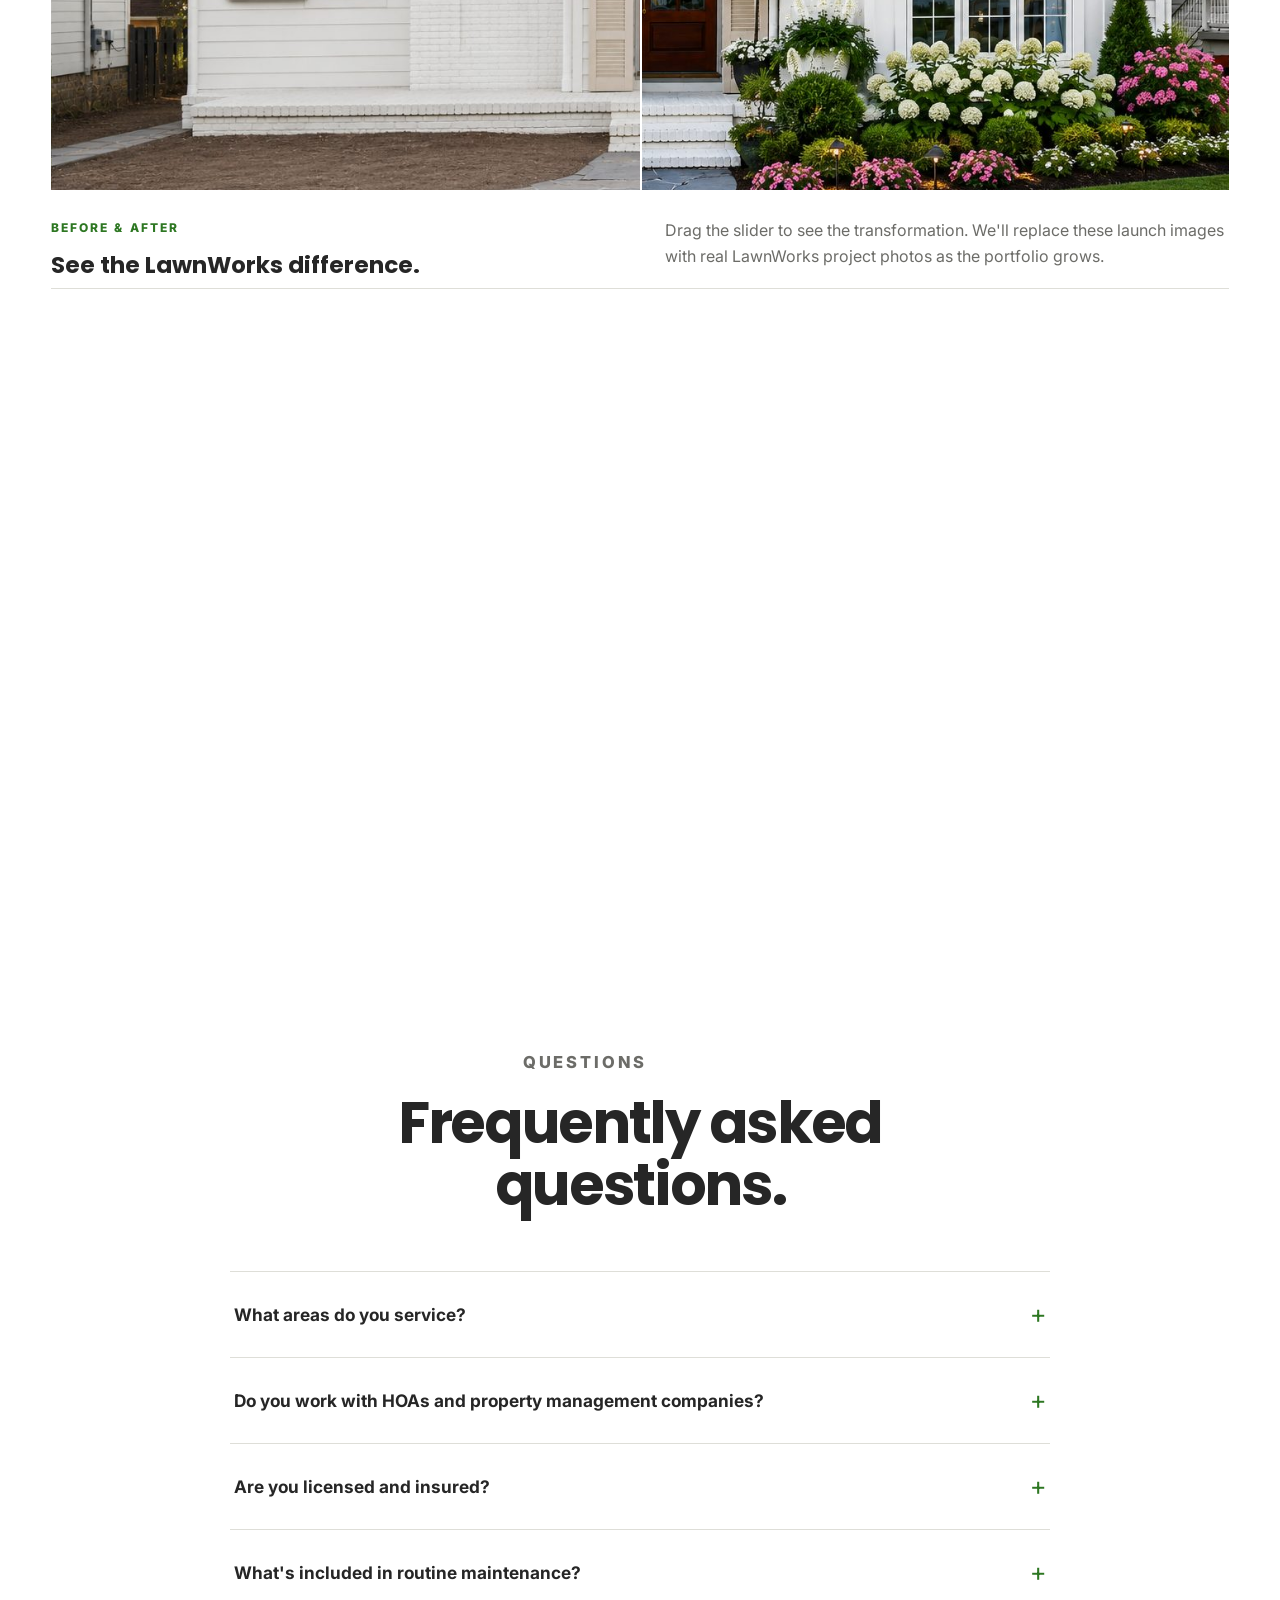
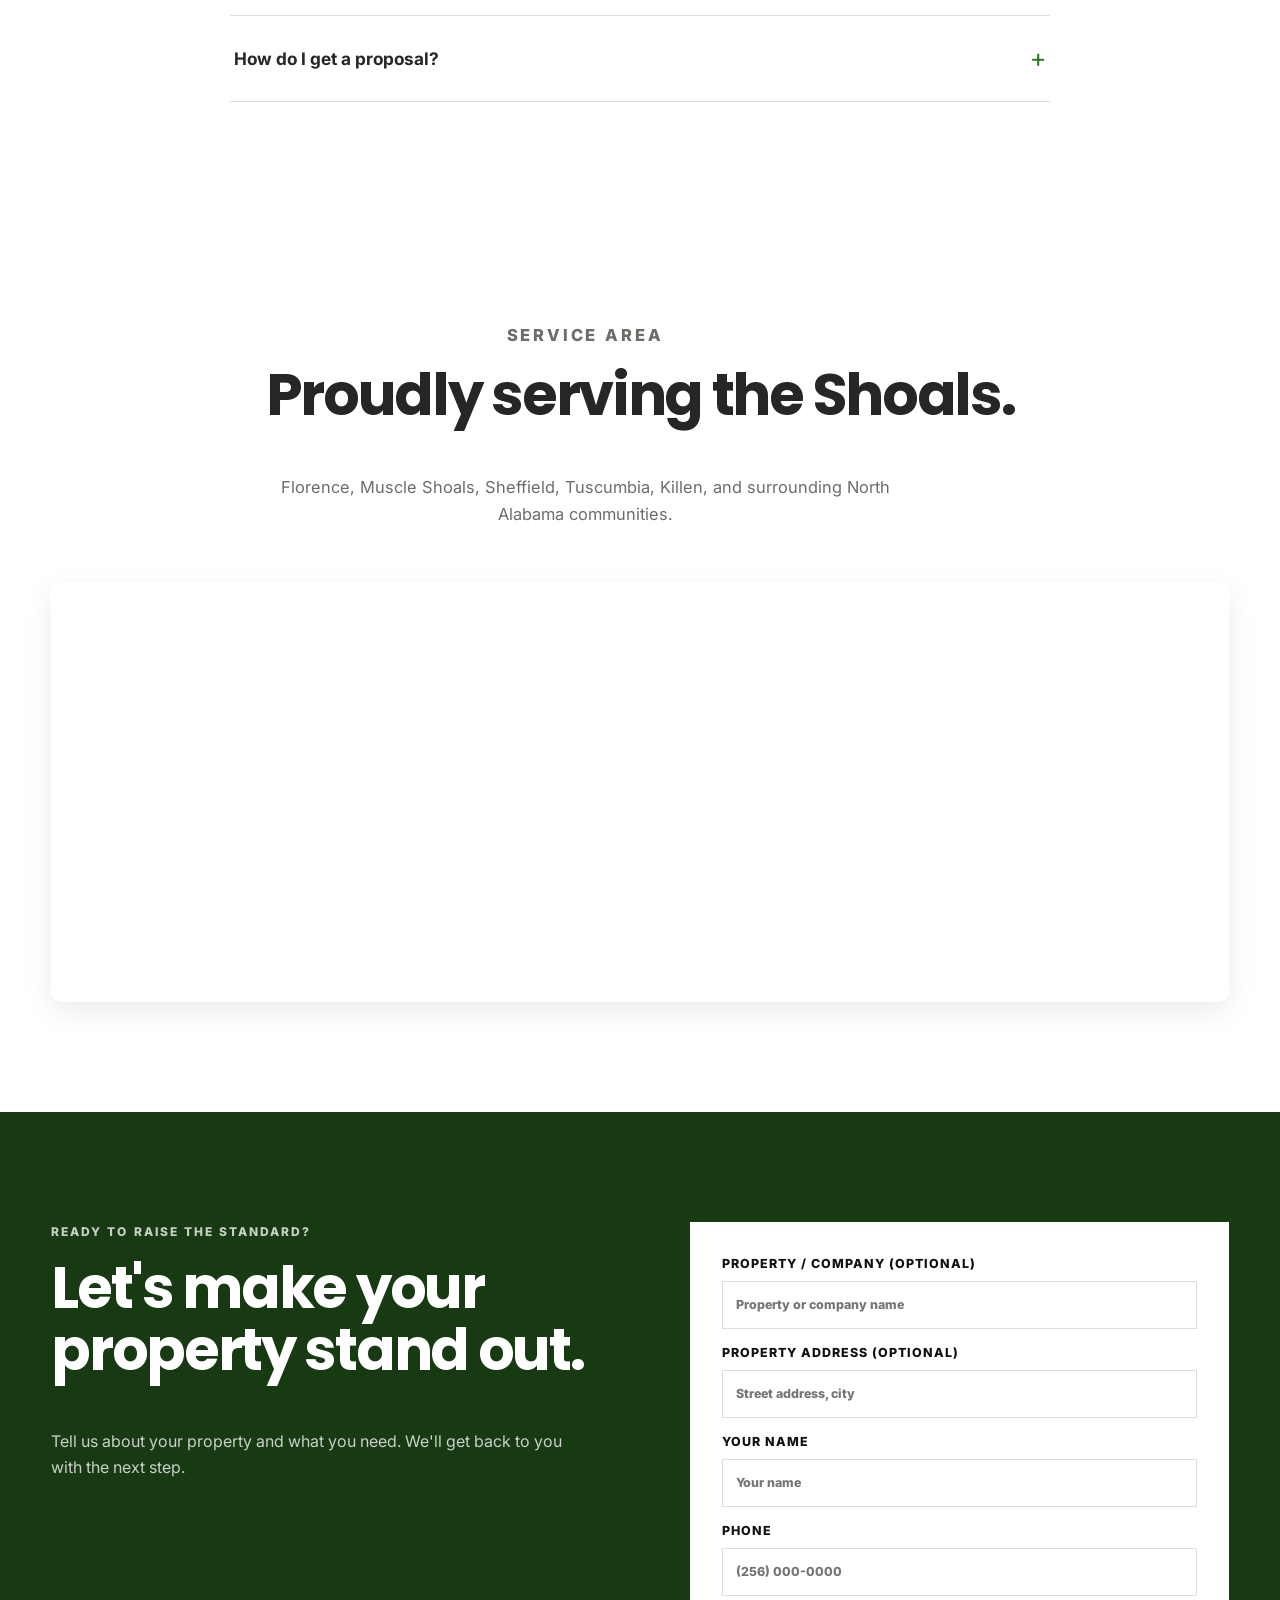
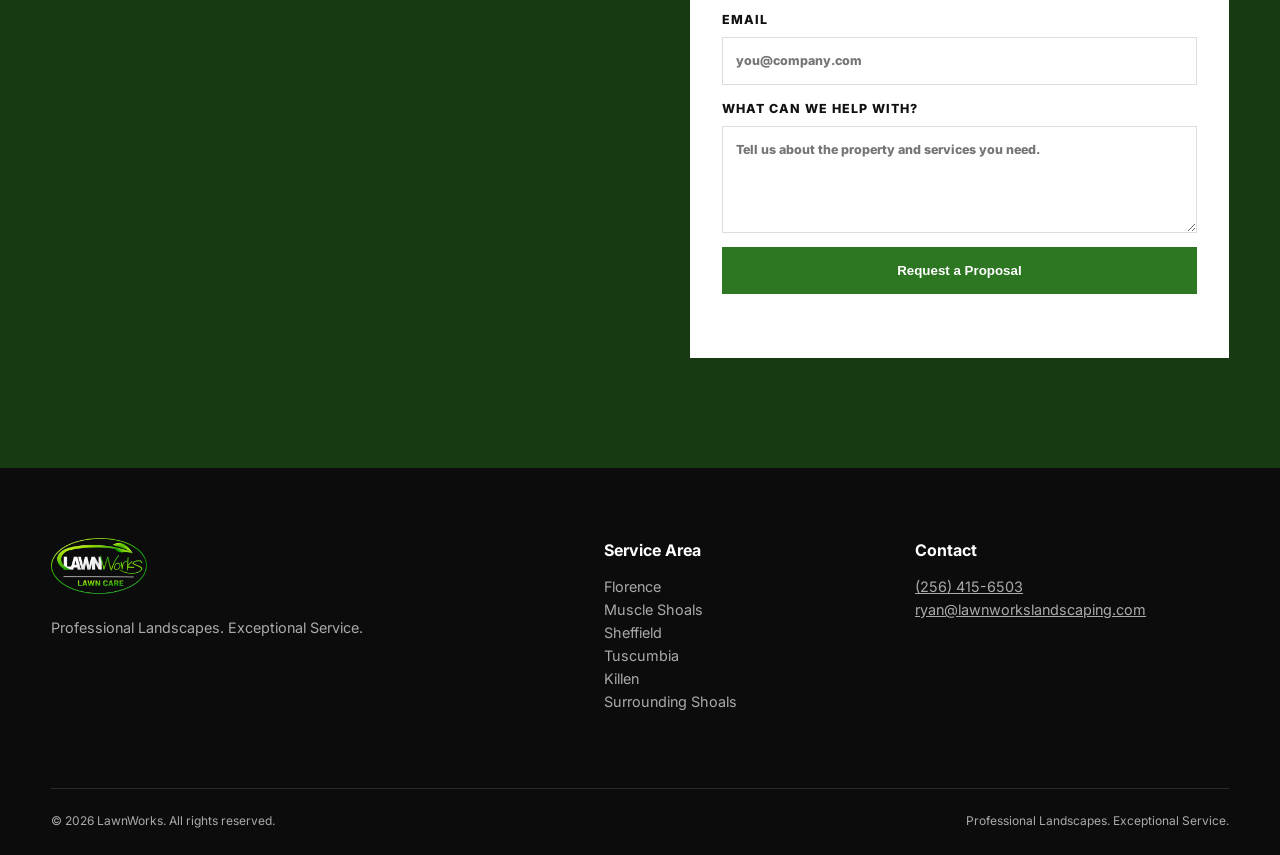
==== commit 83c31567: "Add files via upload" ====
--- a/index.html
+++ b/index.html
@@ -9,12 +9,12 @@
   <meta property="og:site_name" content="LawnWorks">
   <meta property="og:title" content="LawnWorks | Professional Landscapes. Exceptional Service.">
   <meta property="og:description" content="Dependable commercial landscape maintenance and property enhancements throughout the Shoals and surrounding North Alabama communities.">
-  <meta property="og:image" content="https://lawnworkslandscaping.com/images/after.png">
+  <meta property="og:image" content="https://lawnworkslandscaping.com/images/after.jpg">
   <meta property="og:url" content="https://lawnworkslandscaping.com">
   <meta name="twitter:card" content="summary_large_image">
   <meta name="twitter:title" content="LawnWorks | Professional Landscapes. Exceptional Service.">
   <meta name="twitter:description" content="Dependable commercial landscape maintenance and property enhancements throughout the Shoals and surrounding North Alabama communities.">
-  <meta name="twitter:image" content="https://lawnworkslandscaping.com/images/after.png">
+  <meta name="twitter:image" content="https://lawnworkslandscaping.com/images/after.jpg">
   <!-- Google tag (gtag.js) -->
   <script async src="https://www.googletagmanager.com/gtag/js?id=G-GM1PW5NCF5"></script>
   <script>
@@ -273,7 +273,8 @@
     <form class="quote-form" id="quoteForm" name="proposal-request" method="POST" data-netlify="true" netlify-honeypot="bot-field">
       <input type="hidden" name="form-name" value="proposal-request">
       <p class="hp-field"><label>Leave this field blank<input name="bot-field"></label></p>
-      <label>Property / Company<input name="property" required placeholder="Property or company name"></label>
+      <label>Property / Company (optional)<input name="property" placeholder="Property or company name"></label>
+      <label>Property Address (optional)<input name="address" placeholder="Street address, city"></label>
       <label>Your Name<input name="name" required placeholder="Your name"></label>
       <label>Phone<input name="phone" type="tel" required placeholder="(256) 000-0000"></label>
       <label>Email<input name="email" type="email" required placeholder="you@company.com"></label>
--- a/style.css
+++ b/style.css
@@ -5,7 +5,7 @@
 @media(max-width:900px){.nav-links{display:none;position:absolute;top:100%;left:0;right:0;background:#111;padding:25px;flex-direction:column;align-items:flex-start}.nav-links.open{display:flex}.menu-toggle{display:block}.trust-grid{grid-template-columns:1fr 1fr}.split,.cta-inner,.split-heading{grid-template-columns:1fr;gap:40px}.card-grid{grid-template-columns:1fr 1fr}.photo-grid{grid-template-columns:1fr 1fr}.photo.tall{grid-row:auto}.photo.wide{grid-column:auto}.footer-grid{grid-template-columns:1fr 1fr}.hero{min-height:85vh}}
 @media(max-width:600px){.section{padding:75px 0}.trust-grid,.card-grid,.photo-grid,.footer-grid{grid-template-columns:1fr}.trust-grid div{border-right:0;border-bottom:1px solid rgba(255,255,255,.2)}.service-row{grid-template-columns:45px 1fr}.service-arrow{display:none}.hero-content{padding-top:120px}.hero-copy{font-size:1rem}.cta{padding:75px 0}.quote-form{padding:22px}.copyright{flex-direction:column;gap:10px}}
 
-.before-after-wrap{margin-bottom:28px}.before-after{position:relative;height:min(620px,62vw);min-height:380px;overflow:hidden;background:#222;isolation:isolate}.ba-image{position:absolute;inset:0;background-position:center;background-size:cover}.ba-after{background-image:url('images/after.png');z-index:1}.ba-before{width:100%;background-image:url('images/before.png');z-index:2;clip-path:inset(0 50% 0 0)}.ba-label{position:absolute;top:22px;z-index:5;background:rgba(17,17,17,.82);color:#fff;padding:8px 13px;font-size:.68rem;font-weight:800;letter-spacing:.15em;transition:opacity .15s linear}.ba-label-before{left:22px}.ba-label-after{right:22px}.ba-divider{position:absolute;z-index:6;top:0;bottom:0;left:50%;width:2px;background:#fff}.ba-handle{position:absolute;z-index:7;left:50%;top:50%;width:54px;height:54px;border-radius:50%;transform:translate(-50%,-50%);display:grid;place-items:center;background:#fff;color:#111;box-shadow:0 5px 18px rgba(0,0,0,.25);font-size:1.25rem;pointer-events:none}.ba-slider{position:absolute;inset:0;width:100%;height:100%;z-index:10;margin:0;opacity:0;cursor:ew-resize}.ba-slider-label{position:absolute;left:-9999px}.ba-caption{display:grid;grid-template-columns:1fr 1fr;gap:50px;padding:28px 0 10px;border-bottom:1px solid var(--border)}.ba-caption h3{margin-bottom:0}.ba-caption p:last-child{color:var(--muted);margin:0}@media(max-width:600px){.before-after{height:105vw;min-height:320px}.ba-caption{grid-template-columns:1fr;gap:10px}.ba-label{top:14px}.ba-label-before{left:14px}.ba-label-after{right:14px}.ba-handle{width:48px;height:48px}}
+.before-after-wrap{margin-bottom:28px}.before-after{position:relative;height:min(620px,62vw);min-height:380px;overflow:hidden;background:#222;isolation:isolate}.ba-image{position:absolute;inset:0;background-position:center;background-size:cover}.ba-after{background-image:url('images/after.jpg');z-index:1}.ba-before{width:100%;background-image:url('images/before.jpg');z-index:2;clip-path:inset(0 50% 0 0)}.ba-label{position:absolute;top:22px;z-index:5;background:rgba(17,17,17,.82);color:#fff;padding:8px 13px;font-size:.68rem;font-weight:800;letter-spacing:.15em;transition:opacity .15s linear}.ba-label-before{left:22px}.ba-label-after{right:22px}.ba-divider{position:absolute;z-index:6;top:0;bottom:0;left:50%;width:2px;background:#fff}.ba-handle{position:absolute;z-index:7;left:50%;top:50%;width:54px;height:54px;border-radius:50%;transform:translate(-50%,-50%);display:grid;place-items:center;background:#fff;color:#111;box-shadow:0 5px 18px rgba(0,0,0,.25);font-size:1.25rem;pointer-events:none}.ba-slider{position:absolute;inset:0;width:100%;height:100%;z-index:10;margin:0;opacity:0;cursor:ew-resize}.ba-slider-label{position:absolute;left:-9999px}.ba-caption{display:grid;grid-template-columns:1fr 1fr;gap:50px;padding:28px 0 10px;border-bottom:1px solid var(--border)}.ba-caption h3{margin-bottom:0}.ba-caption p:last-child{color:var(--muted);margin:0}@media(max-width:600px){.before-after{height:105vw;min-height:320px}.ba-caption{grid-template-columns:1fr;gap:10px}.ba-label{top:14px}.ba-label-before{left:14px}.ba-label-after{right:14px}.ba-handle{width:48px;height:48px}}
 
 .reveal{opacity:0;transform:translateY(34px);transition:opacity .7s ease,transform .7s ease}.reveal.is-visible{opacity:1;transform:none}.reveal-item{opacity:0;transform:translateY(24px);transition:opacity .6s ease,transform .6s ease}.reveal-item.is-visible{opacity:1;transform:none}.card-grid.reveal-stagger .reveal-item:nth-child(1){transition-delay:0s}.card-grid.reveal-stagger .reveal-item:nth-child(2){transition-delay:.1s}.card-grid.reveal-stagger .reveal-item:nth-child(3){transition-delay:.2s}.card-grid.reveal-stagger .reveal-item:nth-child(4){transition-delay:.3s}.service-list.reveal-stagger .reveal-item:nth-child(1){transition-delay:0s}.service-list.reveal-stagger .reveal-item:nth-child(2){transition-delay:.12s}.service-list.reveal-stagger .reveal-item:nth-child(3){transition-delay:.24s}.value-list.reveal-stagger .reveal-item:nth-child(1){transition-delay:0s}.value-list.reveal-stagger .reveal-item:nth-child(2){transition-delay:.1s}.value-list.reveal-stagger .reveal-item:nth-child(3){transition-delay:.2s}.value-list.reveal-stagger .reveal-item:nth-child(4){transition-delay:.3s}@media(prefers-reduced-motion:reduce){.reveal,.reveal-item,.site-header,.nav,.btn,.photo::before,.service-row,.service-arrow{transition:none!important}.reveal,.reveal-item{opacity:1!important;transform:none!important}}
 
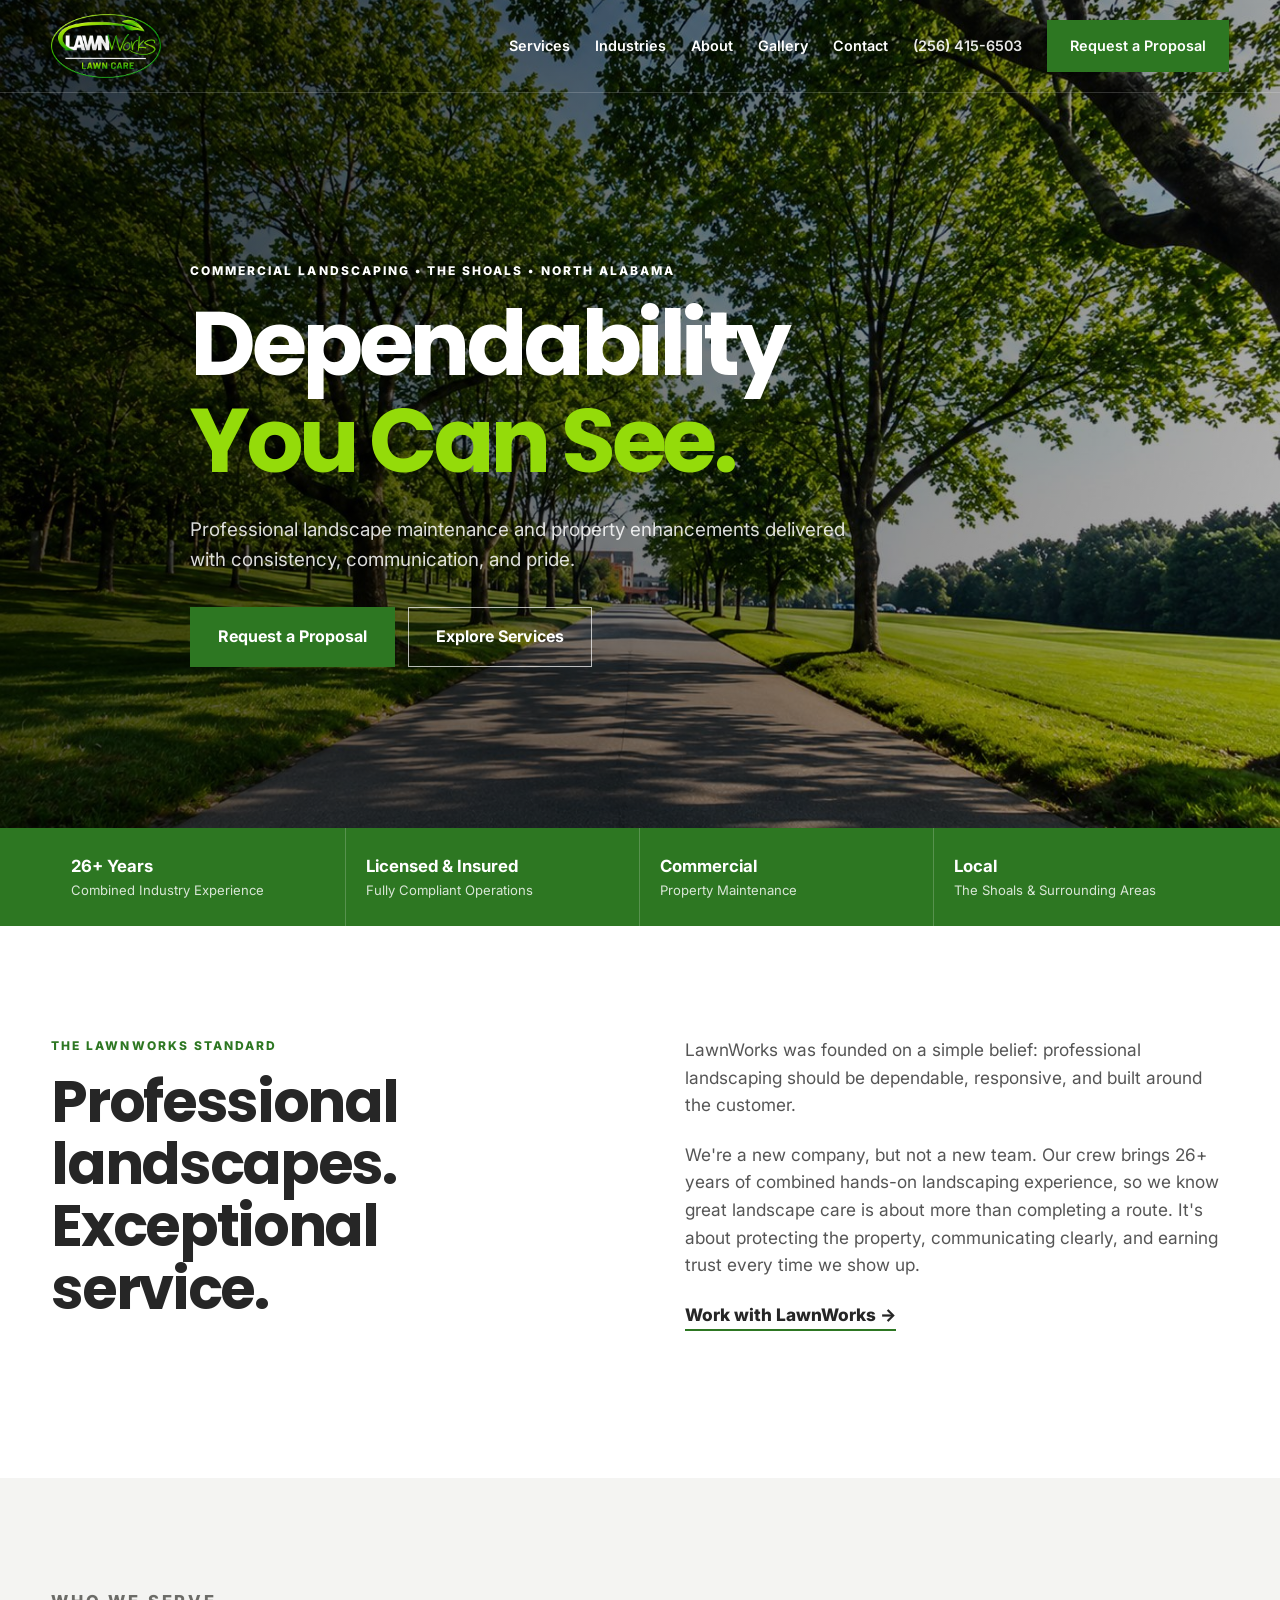
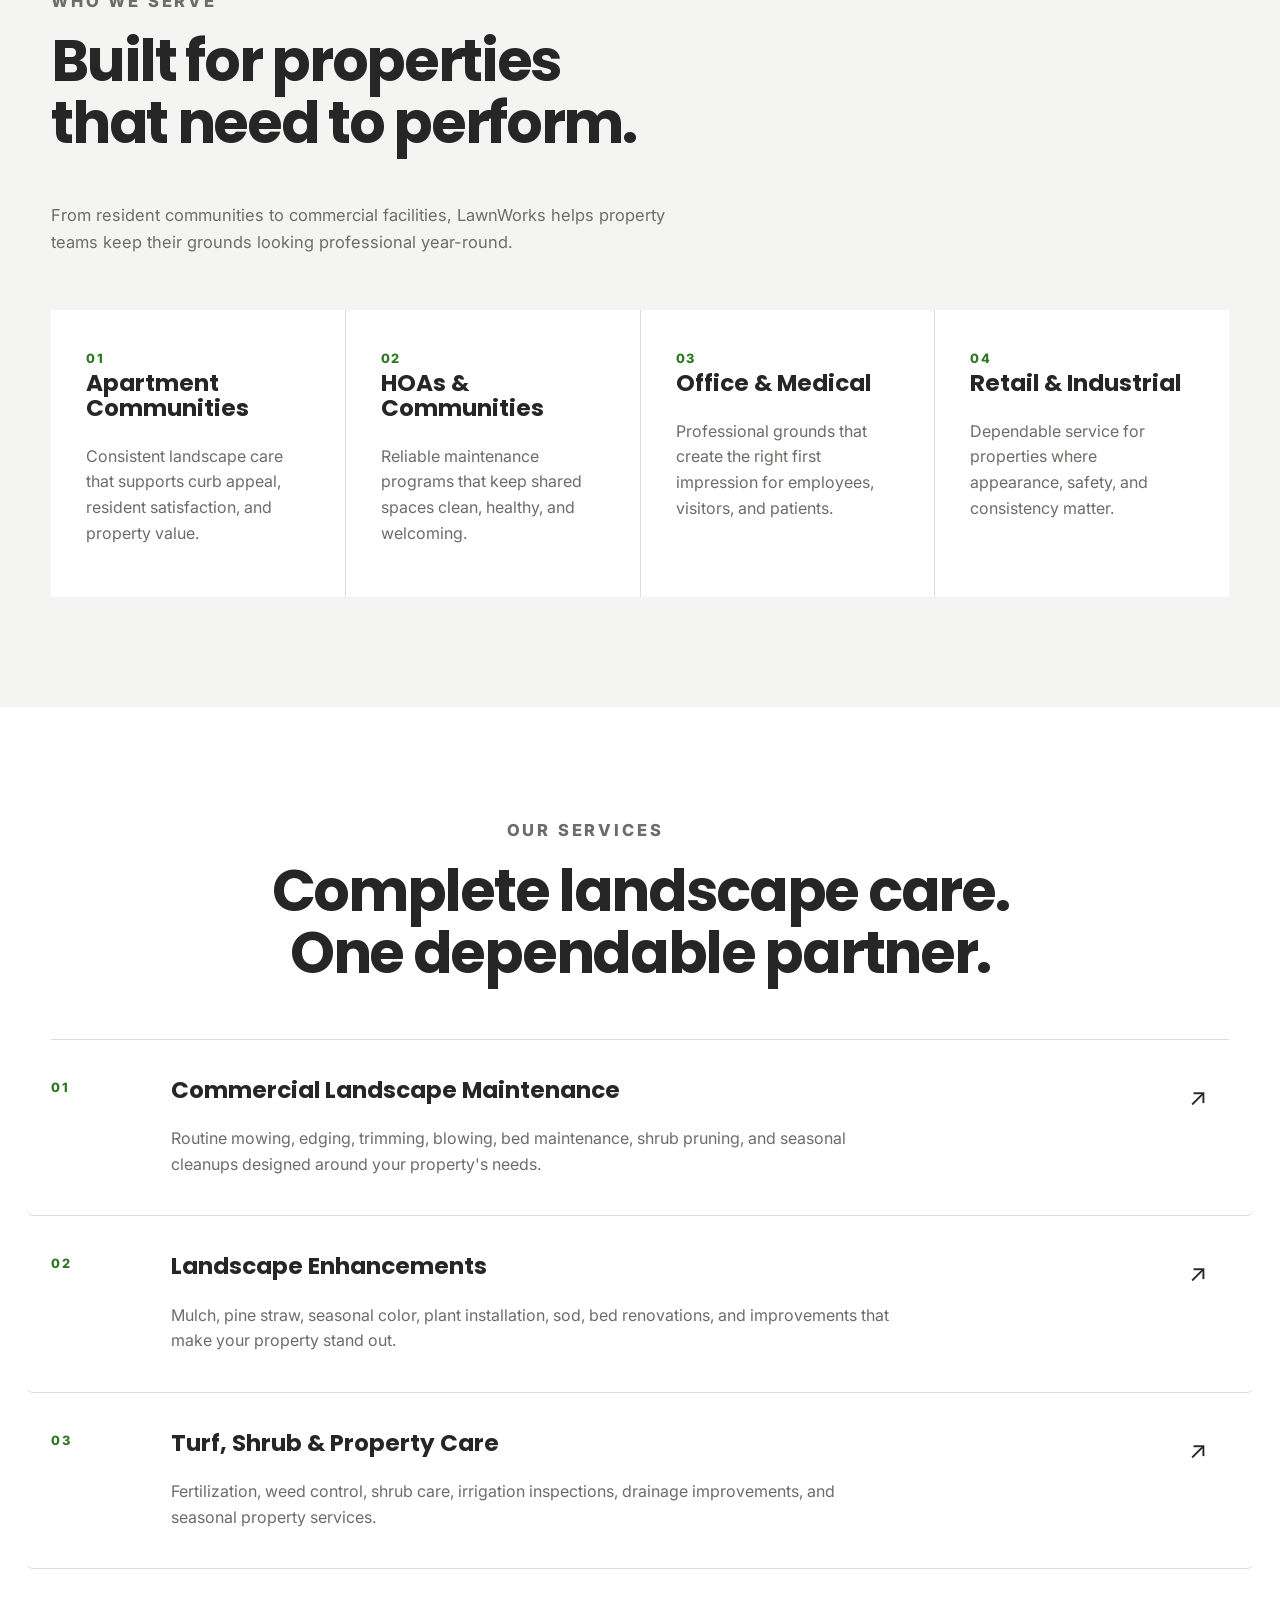
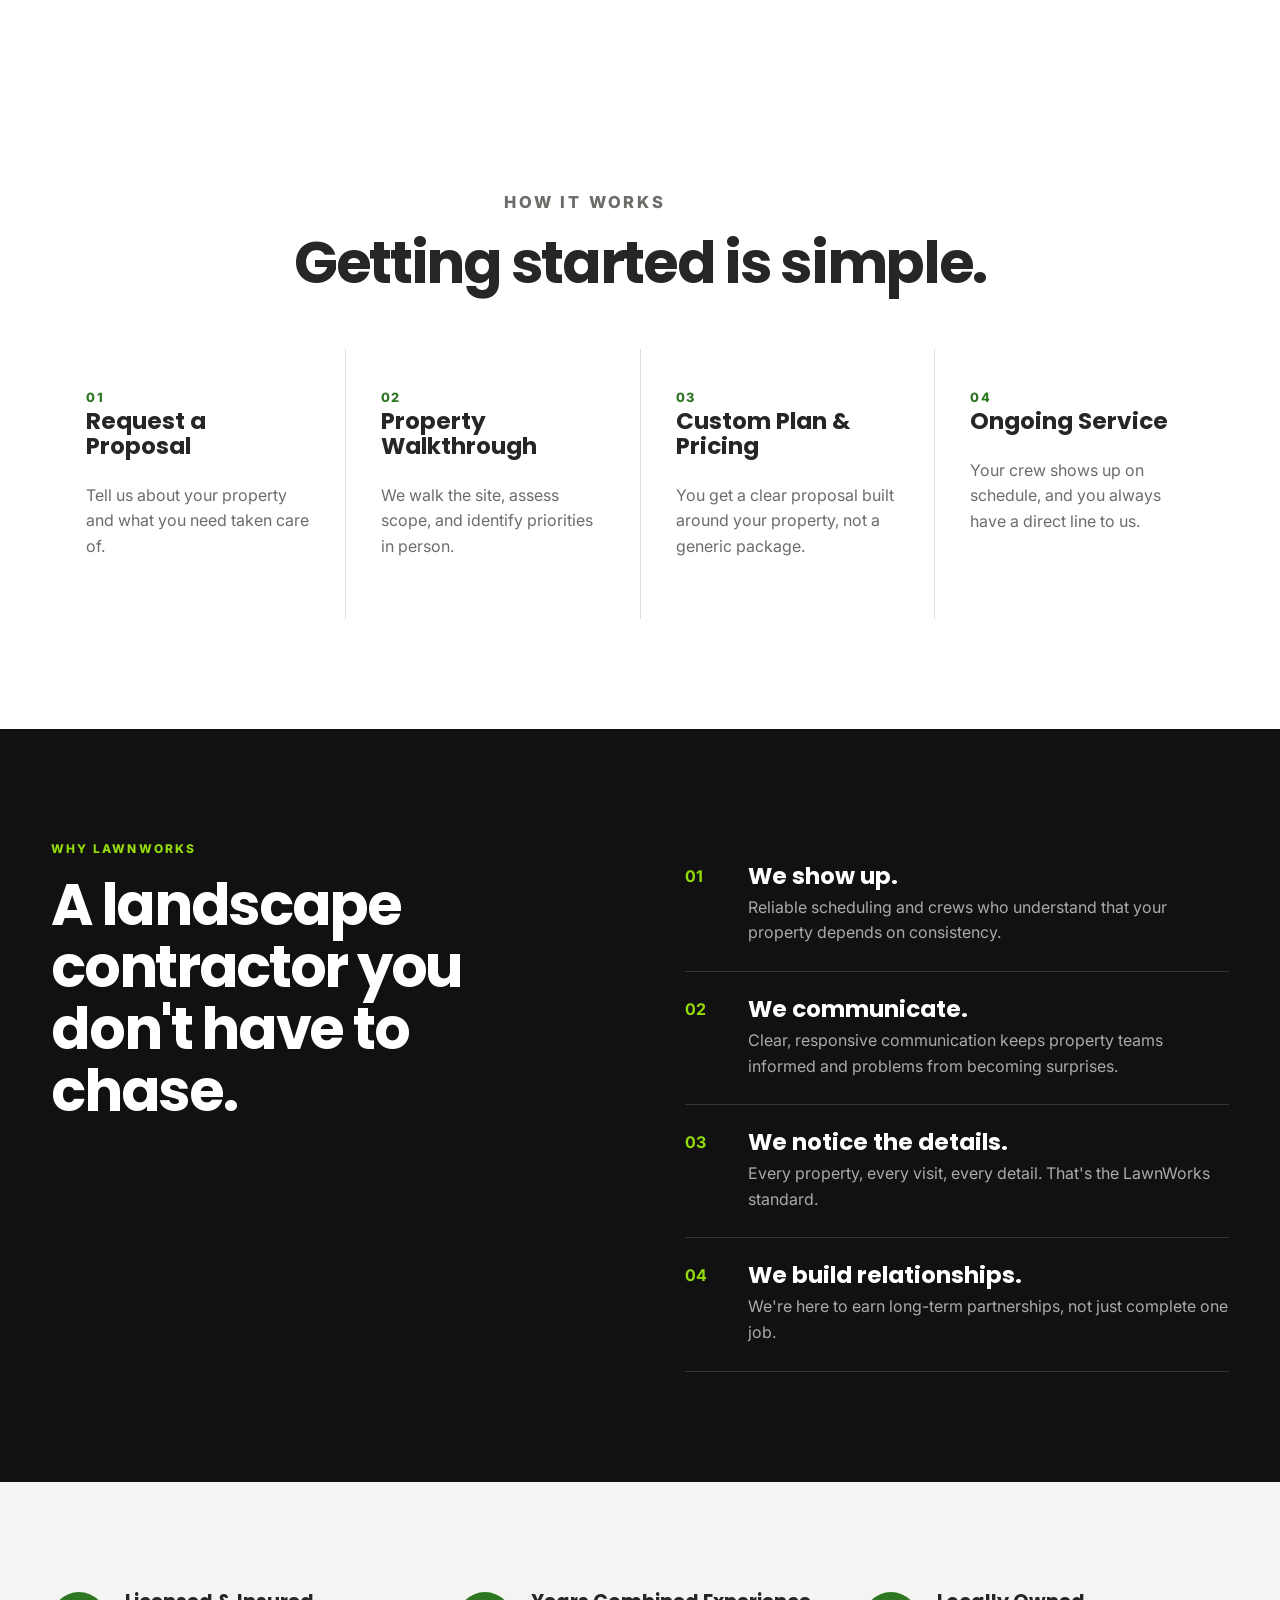
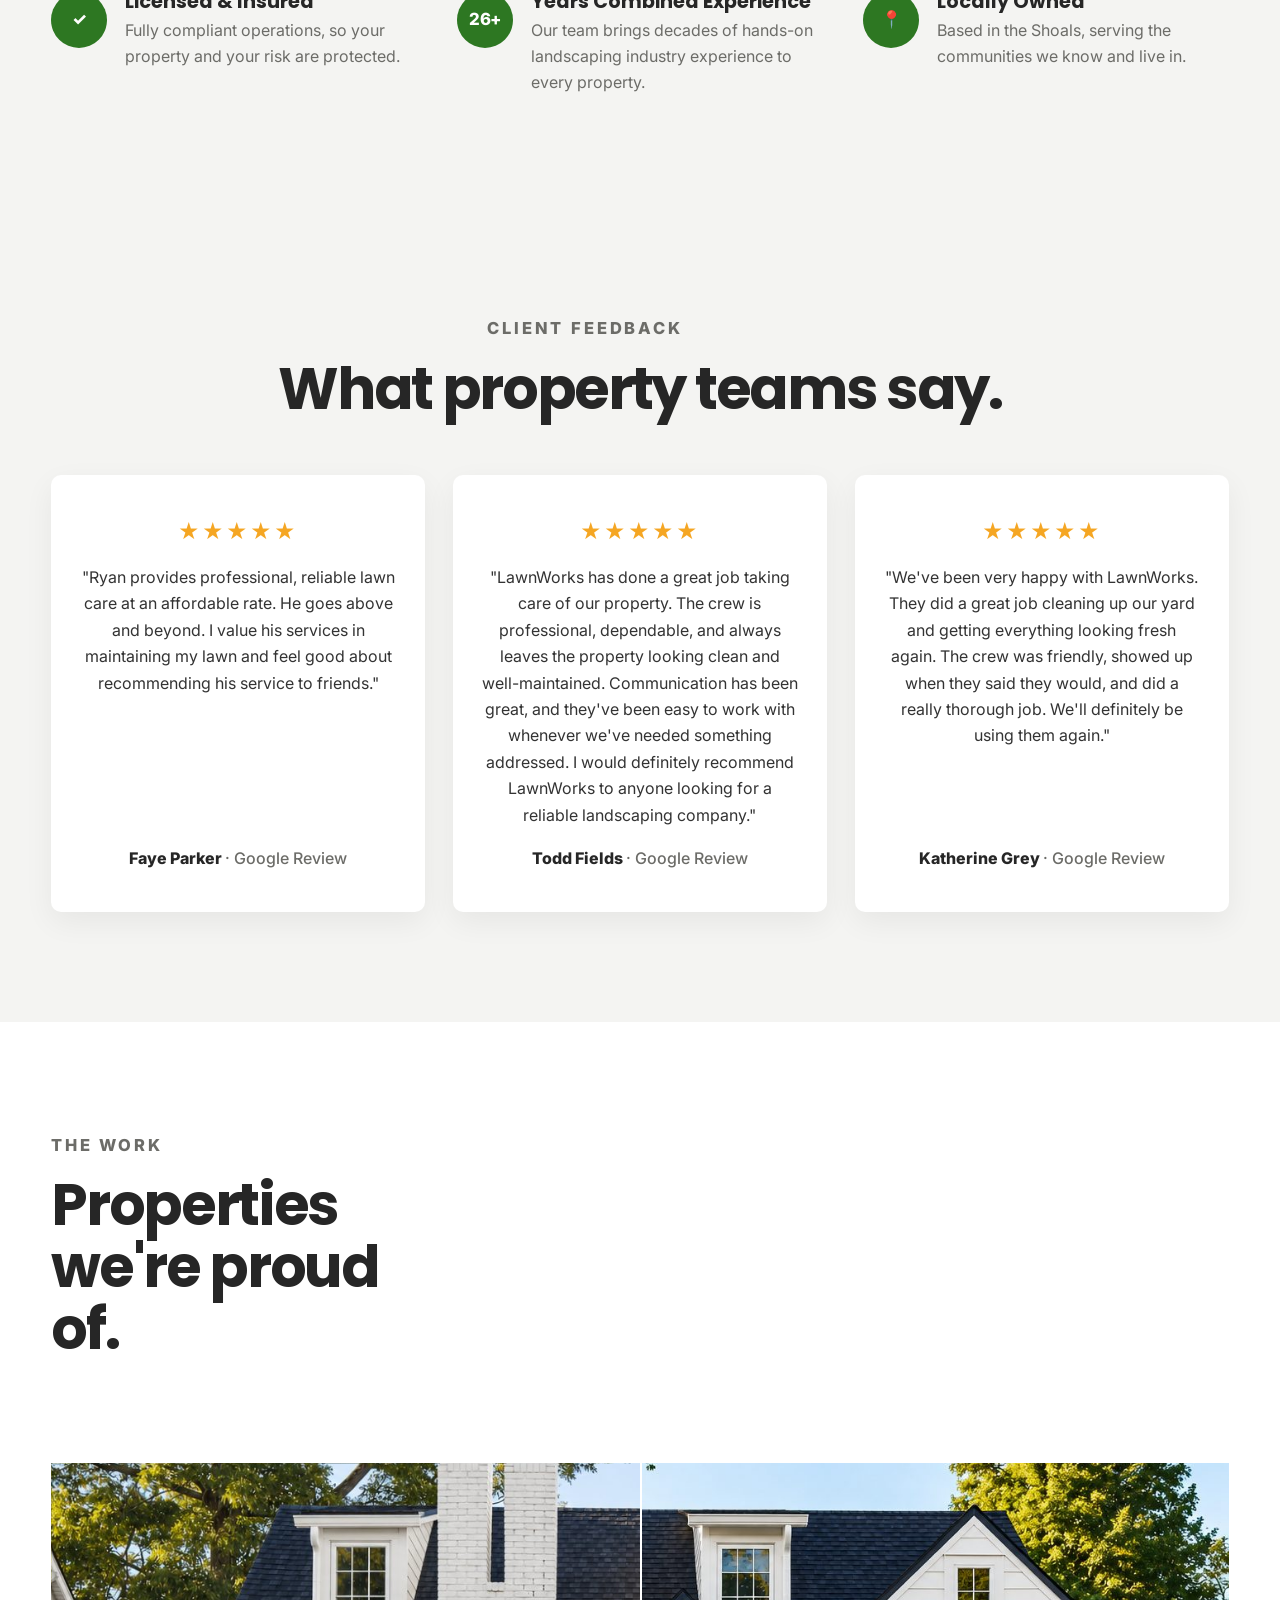
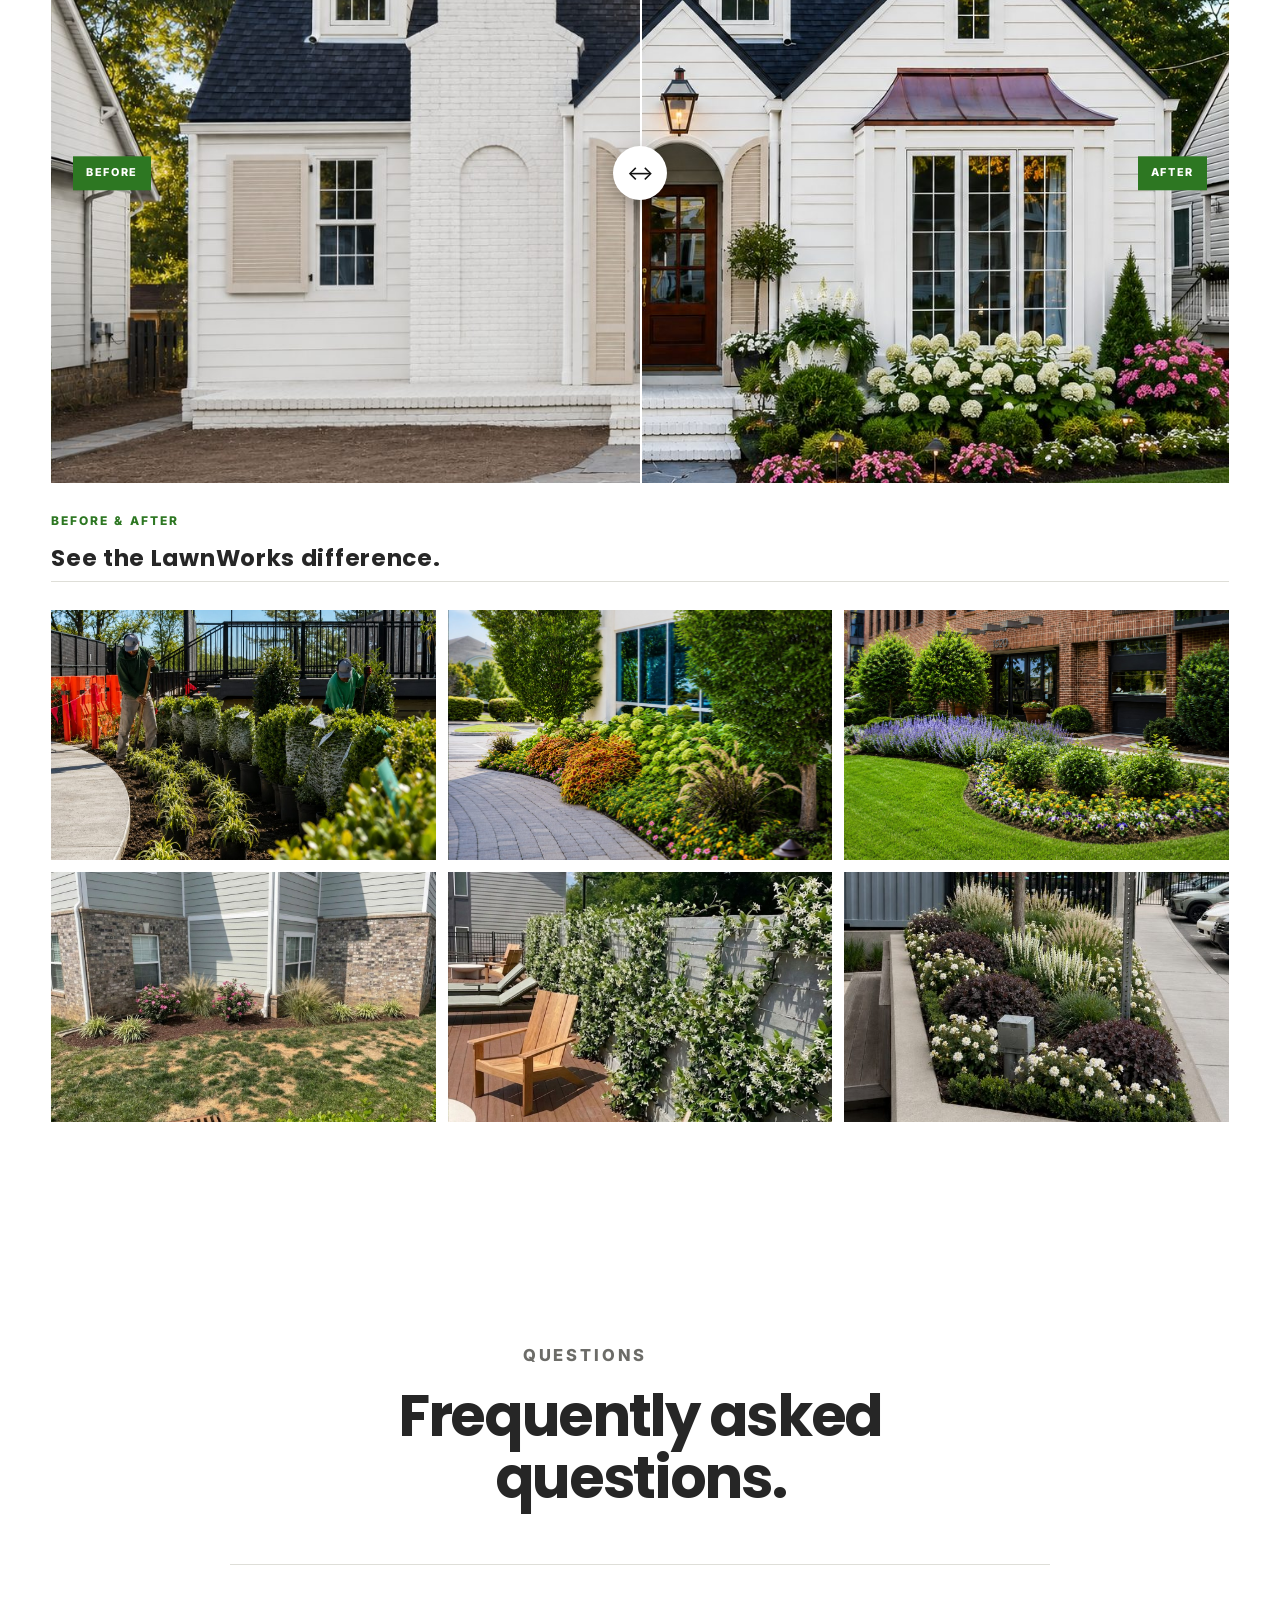
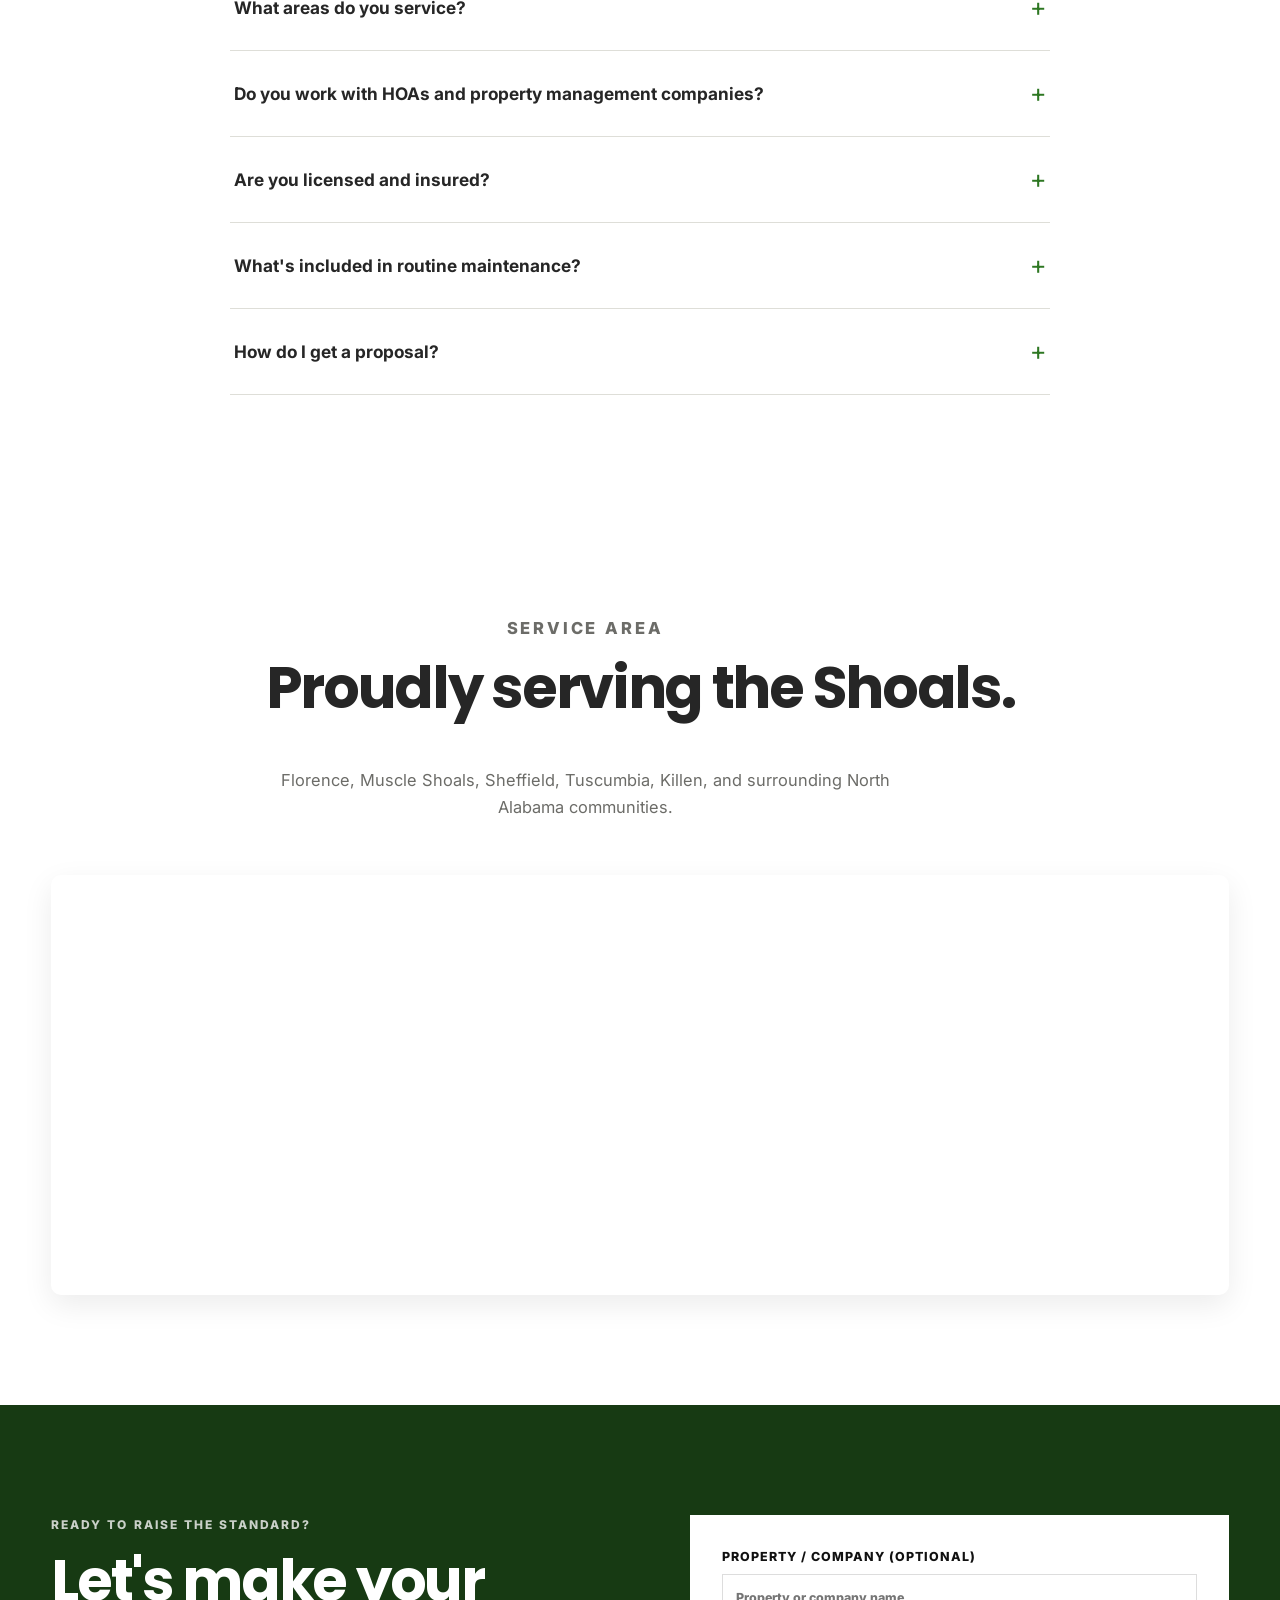
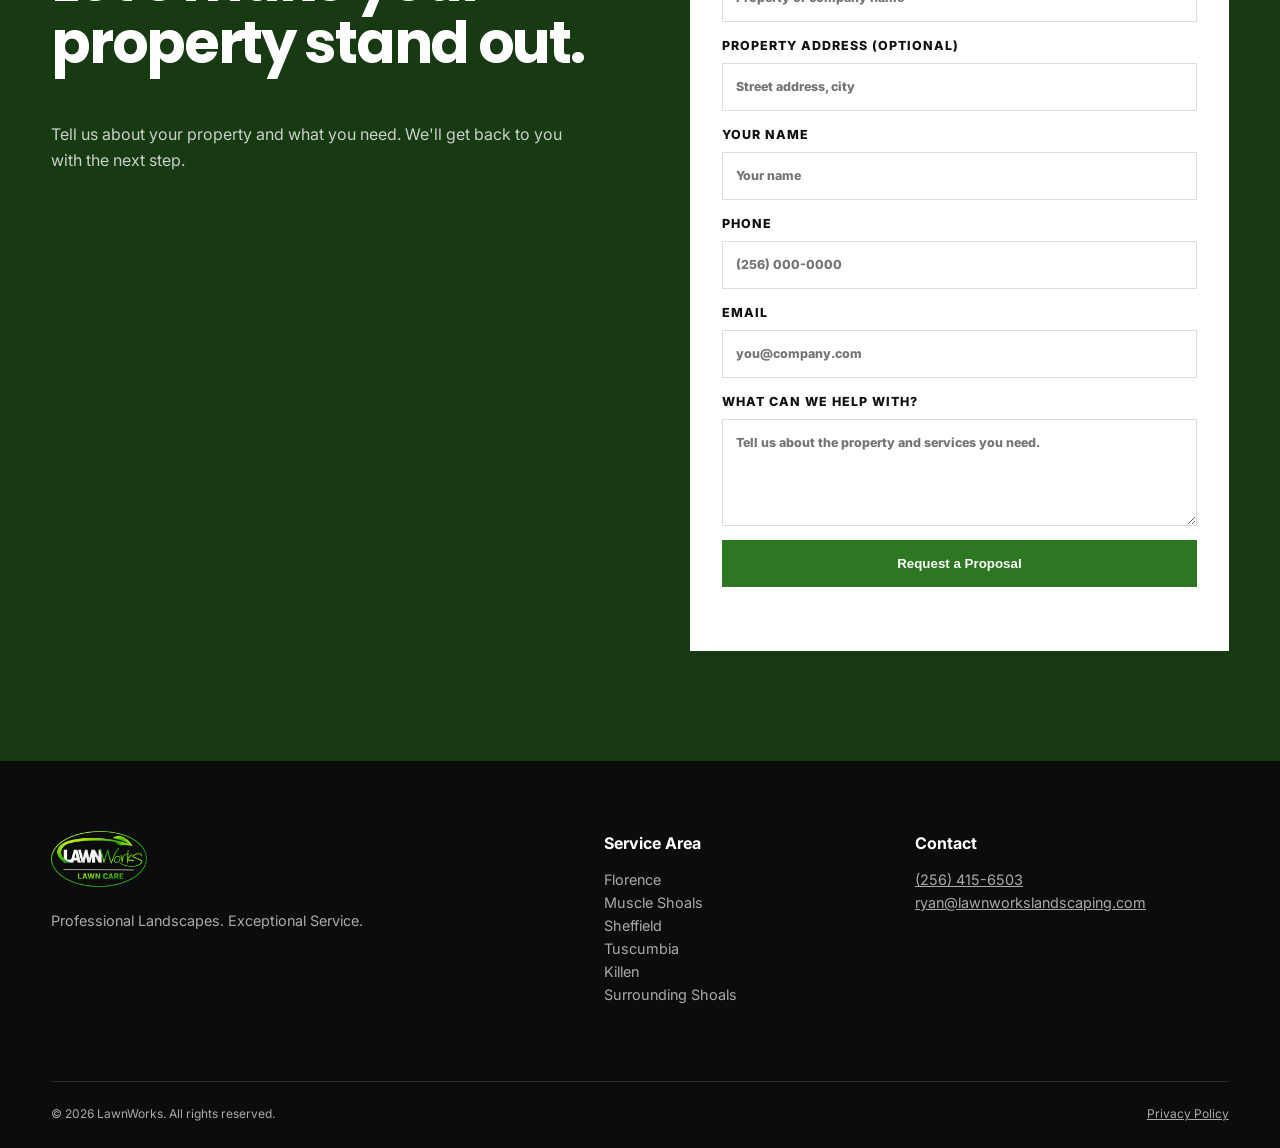
==== commit ea1e67c6: "Add files via upload" ====
--- a/index.html
+++ b/index.html
@@ -180,8 +180,22 @@
       <p class="eyebrow green-text">CLIENT FEEDBACK</p>
       <h2>What property teams say.</h2>
     </div>
-    <div class="testimonial-placeholder">
-      <p>We're a new company backed by decades of hands-on experience, so real client reviews are on their way. This space is ready for them.</p>
+    <div class="testimonials-grid">
+      <div class="testimonial-card">
+        <div class="testimonial-stars">★★★★★</div>
+        <p class="testimonial-quote">"Ryan provides professional, reliable lawn care at an affordable rate. He goes above and beyond. I value his services in maintaining my lawn and feel good about recommending his service to friends."</p>
+        <p class="testimonial-author">Faye Parker <span>· Google Review</span></p>
+      </div>
+      <div class="testimonial-card">
+        <div class="testimonial-stars">★★★★★</div>
+        <p class="testimonial-quote">"LawnWorks has done a great job taking care of our property. The crew is professional, dependable, and always leaves the property looking clean and well-maintained. Communication has been great, and they've been easy to work with whenever we've needed something addressed. I would definitely recommend LawnWorks to anyone looking for a reliable landscaping company."</p>
+        <p class="testimonial-author">Todd Fields <span>· Google Review</span></p>
+      </div>
+      <div class="testimonial-card">
+        <div class="testimonial-stars">★★★★★</div>
+        <p class="testimonial-quote">"We've been very happy with LawnWorks. They did a great job cleaning up our yard and getting everything looking fresh again. The crew was friendly, showed up when they said they would, and did a really thorough job. We'll definitely be using them again."</p>
+        <p class="testimonial-author">Katherine Grey <span>· Google Review</span></p>
+      </div>
     </div>
   </div>
 </section>
@@ -190,7 +204,6 @@
   <div class="container">
     <div class="section-heading split-heading">
       <div><p class="eyebrow green-text">THE WORK</p><h2>Properties we're proud of.</h2></div>
-      <p>Replace these launch images with LawnWorks project photography as the portfolio grows.</p>
     </div>
     <div class="before-after-wrap">
       <div class="before-after" id="beforeAfter">
@@ -205,11 +218,15 @@
       </div>
       <div class="ba-caption">
         <div><p class="eyebrow green-text">BEFORE & AFTER</p><h3>See the LawnWorks difference.</h3></div>
-        <p>Drag the slider to see the transformation. We'll replace these launch images with real LawnWorks project photos as the portfolio grows.</p>
       </div>
     </div>
     <div class="photo-grid">
-      <div class="photo tall"></div><div class="photo"></div><div class="photo"></div><div class="photo wide"></div>
+      <div class="photo" role="img" aria-label="LawnWorks crew installing new plantings and shrubs"></div>
+      <div class="photo" role="img" aria-label="Colorful flower and shrub bed at a commercial building entrance"></div>
+      <div class="photo" role="img" aria-label="Landscaped entrance bed at a brick commercial building"></div>
+      <div class="photo" role="img" aria-label="Freshly mulched flower bed with roses at an apartment community"></div>
+      <div class="photo" role="img" aria-label="Flowering vine trellis on a rooftop patio"></div>
+      <div class="photo" role="img" aria-label="Planted median with ornamental grasses near an apartment community"></div>
     </div>
   </div>
 </section>
@@ -292,7 +309,7 @@
     <div><h4>Service Area</h4><p>Florence<br>Muscle Shoals<br>Sheffield<br>Tuscumbia<br>Killen<br>Surrounding Shoals</p></div>
     <div><h4>Contact</h4><p><a href="tel:+12564156503">(256) 415-6503</a><br><a href="mailto:ryan@lawnworkslandscaping.com">ryan@lawnworkslandscaping.com</a></p></div>
   </div>
-  <div class="container copyright"><span>© 2026 LawnWorks. All rights reserved.</span><span>Professional Landscapes. Exceptional Service.</span></div>
+  <div class="container copyright"><span>© 2026 LawnWorks. All rights reserved.</span><a href="/privacy.html" style="color:inherit">Privacy Policy</a></div>
 </footer>
 <div class="mobile-cta-bar" aria-hidden="false">
   <a class="btn btn-outline-dark" href="tel:+12564156503">Call Now</a>
--- a/style.css
+++ b/style.css
@@ -1,17 +1,18 @@
 :root{--green:#2d7722;--black:#111;--white:#fff;--gray:#f4f4f2;--text:#262626;--muted:#6c6c68;--border:#deded8}
 *{box-sizing:border-box}html{scroll-behavior:smooth}body{margin:0;color:var(--text);font-family:Inter,Arial,sans-serif;line-height:1.6}h1,h2,h3,h4,p{margin-top:0}h1,h2,h3{font-family:Poppins,Inter,sans-serif;line-height:1.08}h1{font-size:clamp(3.4rem,7vw,7rem);letter-spacing:-.05em;margin-bottom:25px}h2{font-size:clamp(2.4rem,4.5vw,4.6rem);letter-spacing:-.04em}h3{font-size:1.45rem}.container{width:min(1180px,92%);margin:auto}.site-header{position:fixed;top:0;left:0;width:100%;z-index:20;border-bottom:1px solid rgba(255,255,255,.18);background:transparent;transition:background-color .35s ease,box-shadow .35s ease,border-color .35s ease}.site-header.scrolled{background:rgba(17,17,17,.96);box-shadow:0 8px 24px rgba(0,0,0,.18);border-bottom-color:transparent}.nav{min-height:92px;display:flex;align-items:center;justify-content:space-between;transition:min-height .35s ease}.site-header.scrolled .nav{min-height:68px}.brand{display:flex;align-items:center;gap:11px;text-decoration:none;color:#fff;font-family:Poppins,sans-serif;font-weight:800;font-size:1.45rem}.brand-logo{height:64px;width:auto;display:block;transition:height .35s ease}.site-header.scrolled .brand-logo{height:48px}.nav-links{display:flex;align-items:center;gap:25px}.nav-links a{color:#fff;text-decoration:none;font-size:.9rem;font-weight:600;transition:color .25s ease,text-shadow .25s ease}.nav-links a:not(.btn):hover{color:#94db0a;text-shadow:0 0 12px rgba(148,219,10,.75)}.nav-phone{opacity:.9}.btn{display:inline-flex;justify-content:center;align-items:center;text-decoration:none;border:1px solid transparent;padding:13px 22px;font-weight:700;transition:transform .25s ease,box-shadow .25s ease,background-color .25s ease,color .25s ease;cursor:pointer}.btn:hover{transform:translateY(-2px);box-shadow:0 10px 22px rgba(0,0,0,.16)}.btn:active{transform:translateY(0);box-shadow:0 3px 8px rgba(0,0,0,.12)}.btn-green{background:var(--green);color:#fff}.btn-green:hover{background:#26631c}.btn-outline{border-color:rgba(255,255,255,.7);color:#fff}.btn-outline:hover{background:#fff;color:#111}.btn-large{padding:16px 27px}.menu-toggle{display:none;background:none;border:0;color:#fff;font-size:1.7rem}
-.hero{min-height:92vh;display:flex;align-items:center;position:relative;background:linear-gradient(110deg,rgba(0,0,0,.78),rgba(0,0,0,.27)),url('https://images.unsplash.com/photo-1585320806297-9794b3e4eeae?auto=format&fit=crop&w=2200&q=85') center/cover}.hero-content{padding-top:100px;color:#fff;max-width:900px}.eyebrow{font-size:.75rem;letter-spacing:.17em;font-weight:800;text-transform:uppercase;margin-bottom:16px}.green-text{color:var(--green)}.hero h1 span{color:#94db0a}.hero-copy{font-size:1.18rem;max-width:680px;color:rgba(255,255,255,.85);margin-bottom:32px}.hero-actions{display:flex;gap:13px;flex-wrap:wrap}.trust-strip{background:var(--green);color:#fff}.trust-grid{display:grid;grid-template-columns:repeat(4,1fr)}.trust-grid div{padding:25px 20px;border-right:1px solid rgba(255,255,255,.2)}.trust-grid div:last-child{border:0}.trust-grid strong,.trust-grid span{display:block}.trust-grid strong{font-size:1.05rem}.trust-grid span{font-size:.82rem;opacity:.82}
-.section{padding:110px 0}.section.light{background:var(--gray)}.split{display:grid;grid-template-columns:1fr 1fr;gap:90px;align-items:start}.intro-copy{font-size:1.08rem;color:#555}.intro-copy p{margin-bottom:22px}.text-link{color:var(--text);font-weight:800;text-decoration:none;border-bottom:2px solid var(--green);padding-bottom:4px}.section-heading{max-width:760px;margin-bottom:55px}.section-heading p{color:var(--muted);font-size:1.03rem;max-width:650px}.centered{margin-left:auto;margin-right:auto;text-align:center}.card-grid{display:grid;grid-template-columns:repeat(4,1fr);gap:1px;background:var(--border)}.card-grid article{background:#fff;padding:35px;min-height:270px}.card-number,.service-index{font-weight:800;color:var(--green);font-size:.8rem;letter-spacing:.12em}.card-grid p{color:var(--muted)}.service-list{border-top:1px solid var(--border)}.service-row{display:grid;grid-template-columns:90px 1fr 40px;gap:30px;padding:38px 24px;margin:0 -24px;border-bottom:1px solid var(--border);align-items:start;border-radius:6px;transition:background-color .3s ease,padding-left .3s ease}.service-row:hover{background:#f4f9f2;padding-left:34px}.service-row p{max-width:720px;color:var(--muted);margin-bottom:0}.service-arrow{font-size:1.5rem;display:inline-block;transition:transform .3s ease,color .3s ease}.service-row:hover .service-arrow{transform:translate(7px,-7px);color:var(--green)}.dark{background:var(--black);color:#fff}.values .eyebrow{color:#94db0a}.values .split{align-items:start}.value-list>div{display:grid;grid-template-columns:45px 1fr;gap:18px;padding:25px 0;border-bottom:1px solid #333}.value-list strong{color:#94db0a}.value-list h3{margin-bottom:6px}.value-list p{color:#aaa;margin:0}.split-heading{display:grid;grid-template-columns:1fr 1fr;gap:60px;align-items:end}.split-heading>p{margin:0}.photo-grid{display:grid;grid-template-columns:1.1fr .9fr .9fr;grid-template-rows:250px 250px;gap:12px}.photo{position:relative;overflow:hidden;background:url('https://images.unsplash.com/photo-1558904541-efa843a96f01?auto=format&fit=crop&w=1200&q=80') center/cover}.photo::before{content:'';position:absolute;inset:0;background-image:inherit;background-position:center;background-size:cover;transition:transform .5s ease}.photo:hover::before{transform:scale(1.1)}.photo:nth-child(2){background-image:url('https://images.unsplash.com/photo-1598902108854-10e335adac99?auto=format&fit=crop&w=1000&q=80')}.photo:nth-child(3){background-image:url('https://images.unsplash.com/photo-1589923188900-85dae523342b?auto=format&fit=crop&w=1000&q=80')}.photo:nth-child(4){background-image:url('https://images.unsplash.com/photo-1599685315640-0c2f6f9f3b1b?auto=format&fit=crop&w=1500&q=80')}.photo.tall{grid-row:span 2}.photo.wide{grid-column:span 2}.cta{background:#173a13;color:#fff;padding:110px 0}.cta-inner{display:grid;grid-template-columns:1fr 1fr;gap:100px}.cta h2{max-width:600px}.cta p{color:#c9d0c8}.quote-form{display:grid;gap:14px;background:#fff;color:#111;padding:32px}.quote-form label{font-size:.78rem;font-weight:800;text-transform:uppercase;letter-spacing:.08em}.quote-form input,.quote-form textarea{display:block;width:100%;margin-top:7px;padding:13px;border:1px solid #ddd;font:inherit}.quote-form .btn{border:0;width:100%}.hp-field{position:absolute;left:-9999px;top:-9999px}.form-status{margin:0;font-size:.9rem;font-weight:600;min-height:1.2em}.form-status.success{color:var(--green)}.form-status.error{color:#b3261e}.footer{background:#0c0c0c;color:#aaa;padding:70px 0 25px}.footer-grid{display:grid;grid-template-columns:2fr 1fr 1.3fr;gap:70px;padding-bottom:60px}.footer-brand{margin-bottom:15px;display:inline-block}.footer-brand .brand-logo{height:56px}.footer h4{color:#fff;margin-bottom:12px}.footer p{font-size:.9rem}.footer a{color:#aaa}.copyright{border-top:1px solid #292929;padding-top:22px;display:flex;justify-content:space-between;font-size:.75rem}
-@media(max-width:900px){.nav-links{display:none;position:absolute;top:100%;left:0;right:0;background:#111;padding:25px;flex-direction:column;align-items:flex-start}.nav-links.open{display:flex}.menu-toggle{display:block}.trust-grid{grid-template-columns:1fr 1fr}.split,.cta-inner,.split-heading{grid-template-columns:1fr;gap:40px}.card-grid{grid-template-columns:1fr 1fr}.photo-grid{grid-template-columns:1fr 1fr}.photo.tall{grid-row:auto}.photo.wide{grid-column:auto}.footer-grid{grid-template-columns:1fr 1fr}.hero{min-height:85vh}}
+.hero{min-height:92vh;display:flex;align-items:center;position:relative;background:linear-gradient(110deg,rgba(0,0,0,.78),rgba(0,0,0,.27)),url('images/hero.jpg') center 78%/cover}.hero-content{padding-top:100px;color:#fff;max-width:900px}.eyebrow{font-size:.75rem;letter-spacing:.17em;font-weight:800;text-transform:uppercase;margin-bottom:16px}.green-text{color:var(--green)}.hero h1 span{color:#94db0a}.hero-copy{font-size:1.18rem;max-width:680px;color:rgba(255,255,255,.85);margin-bottom:32px}.hero-actions{display:flex;gap:13px;flex-wrap:wrap}.trust-strip{background:var(--green);color:#fff}.trust-grid{display:grid;grid-template-columns:repeat(4,1fr)}.trust-grid div{padding:25px 20px;border-right:1px solid rgba(255,255,255,.2)}.trust-grid div:last-child{border:0}.trust-grid strong,.trust-grid span{display:block}.trust-grid strong{font-size:1.05rem}.trust-grid span{font-size:.82rem;opacity:.82}
+.section{padding:110px 0}.section.light{background:var(--gray)}.split{display:grid;grid-template-columns:1fr 1fr;gap:90px;align-items:start}.intro-copy{font-size:1.08rem;color:#555}.intro-copy p{margin-bottom:22px}.text-link{color:var(--text);font-weight:800;text-decoration:none;border-bottom:2px solid var(--green);padding-bottom:4px}.section-heading{max-width:760px;margin-bottom:55px}.section-heading p{color:var(--muted);font-size:1.03rem;max-width:650px}.centered{margin-left:auto;margin-right:auto;text-align:center}.card-grid{display:grid;grid-template-columns:repeat(4,1fr);gap:1px;background:var(--border)}.card-grid article{background:#fff;padding:35px;min-height:270px}.card-number,.service-index{font-weight:800;color:var(--green);font-size:.8rem;letter-spacing:.12em}.card-grid p{color:var(--muted)}.service-list{border-top:1px solid var(--border)}.service-row{display:grid;grid-template-columns:90px 1fr 40px;gap:30px;padding:38px 24px;margin:0 -24px;border-bottom:1px solid var(--border);align-items:start;border-radius:6px;transition:background-color .3s ease,padding-left .3s ease}.service-row:hover{background:#f4f9f2;padding-left:34px}.service-row p{max-width:720px;color:var(--muted);margin-bottom:0}.service-arrow{font-size:1.5rem;display:inline-block;transition:transform .3s ease,color .3s ease}.service-row:hover .service-arrow{transform:translate(7px,-7px);color:var(--green)}.dark{background:var(--black);color:#fff}.values .eyebrow{color:#94db0a}.values .split{align-items:start}.value-list>div{display:grid;grid-template-columns:45px 1fr;gap:18px;padding:25px 0;border-bottom:1px solid #333}.value-list strong{color:#94db0a}.value-list h3{margin-bottom:6px}.value-list p{color:#aaa;margin:0}.split-heading{display:grid;grid-template-columns:1fr 1fr;gap:60px;align-items:end}.split-heading>p{margin:0}.photo-grid{display:grid;grid-template-columns:repeat(3,1fr);grid-template-rows:250px 250px;gap:12px}.photo{position:relative;overflow:hidden;background:url('images/gallery/gallery-1.jpg') center/cover}.photo::before{content:'';position:absolute;inset:0;background-image:inherit;background-position:center;background-size:cover;transition:transform .5s ease}.photo:hover::before{transform:scale(1.1)}.photo:nth-child(2){background-image:url('images/gallery/gallery-2.jpg')}.photo:nth-child(3){background-image:url('images/gallery/gallery-3.jpg')}.photo:nth-child(4){background-image:url('images/gallery/gallery-4.jpg')}.photo:nth-child(5){background-image:url('images/gallery/gallery-5.jpg')}.photo:nth-child(6){background-image:url('images/gallery/gallery-6.jpg')}.cta{background:#173a13;color:#fff;padding:110px 0}.cta-inner{display:grid;grid-template-columns:1fr 1fr;gap:100px}.cta h2{max-width:600px}.cta p{color:#c9d0c8}.quote-form{display:grid;gap:14px;background:#fff;color:#111;padding:32px}.quote-form label{font-size:.78rem;font-weight:800;text-transform:uppercase;letter-spacing:.08em}.quote-form input,.quote-form textarea{display:block;width:100%;margin-top:7px;padding:13px;border:1px solid #ddd;font:inherit}.quote-form .btn{border:0;width:100%}.hp-field{position:absolute;left:-9999px;top:-9999px}.form-status{margin:0;font-size:.9rem;font-weight:600;min-height:1.2em}.form-status.success{color:var(--green)}.form-status.error{color:#b3261e}.footer{background:#0c0c0c;color:#aaa;padding:70px 0 25px}.footer-grid{display:grid;grid-template-columns:2fr 1fr 1.3fr;gap:70px;padding-bottom:60px}.footer-brand{margin-bottom:15px;display:inline-block}.footer-brand .brand-logo{height:56px}.footer h4{color:#fff;margin-bottom:12px}.footer p{font-size:.9rem}.footer a{color:#aaa}.copyright{border-top:1px solid #292929;padding-top:22px;display:flex;justify-content:space-between;font-size:.75rem}
+@media(max-width:900px){.nav-links{display:none;position:absolute;top:100%;left:0;right:0;background:#111;padding:25px;flex-direction:column;align-items:flex-start}.nav-links.open{display:flex}.menu-toggle{display:block}.trust-grid{grid-template-columns:1fr 1fr}.split,.cta-inner,.split-heading{grid-template-columns:1fr;gap:40px}.card-grid{grid-template-columns:1fr 1fr}.photo-grid{grid-template-columns:1fr 1fr;grid-template-rows:none;grid-auto-rows:220px}.footer-grid{grid-template-columns:1fr 1fr}.hero{min-height:85vh}}
 @media(max-width:600px){.section{padding:75px 0}.trust-grid,.card-grid,.photo-grid,.footer-grid{grid-template-columns:1fr}.trust-grid div{border-right:0;border-bottom:1px solid rgba(255,255,255,.2)}.service-row{grid-template-columns:45px 1fr}.service-arrow{display:none}.hero-content{padding-top:120px}.hero-copy{font-size:1rem}.cta{padding:75px 0}.quote-form{padding:22px}.copyright{flex-direction:column;gap:10px}}
 
-.before-after-wrap{margin-bottom:28px}.before-after{position:relative;height:min(620px,62vw);min-height:380px;overflow:hidden;background:#222;isolation:isolate}.ba-image{position:absolute;inset:0;background-position:center;background-size:cover}.ba-after{background-image:url('images/after.jpg');z-index:1}.ba-before{width:100%;background-image:url('images/before.jpg');z-index:2;clip-path:inset(0 50% 0 0)}.ba-label{position:absolute;top:22px;z-index:5;background:rgba(17,17,17,.82);color:#fff;padding:8px 13px;font-size:.68rem;font-weight:800;letter-spacing:.15em;transition:opacity .15s linear}.ba-label-before{left:22px}.ba-label-after{right:22px}.ba-divider{position:absolute;z-index:6;top:0;bottom:0;left:50%;width:2px;background:#fff}.ba-handle{position:absolute;z-index:7;left:50%;top:50%;width:54px;height:54px;border-radius:50%;transform:translate(-50%,-50%);display:grid;place-items:center;background:#fff;color:#111;box-shadow:0 5px 18px rgba(0,0,0,.25);font-size:1.25rem;pointer-events:none}.ba-slider{position:absolute;inset:0;width:100%;height:100%;z-index:10;margin:0;opacity:0;cursor:ew-resize}.ba-slider-label{position:absolute;left:-9999px}.ba-caption{display:grid;grid-template-columns:1fr 1fr;gap:50px;padding:28px 0 10px;border-bottom:1px solid var(--border)}.ba-caption h3{margin-bottom:0}.ba-caption p:last-child{color:var(--muted);margin:0}@media(max-width:600px){.before-after{height:105vw;min-height:320px}.ba-caption{grid-template-columns:1fr;gap:10px}.ba-label{top:14px}.ba-label-before{left:14px}.ba-label-after{right:14px}.ba-handle{width:48px;height:48px}}
+.before-after-wrap{margin-bottom:28px}.before-after{position:relative;height:min(620px,62vw);min-height:380px;overflow:hidden;background:#222;isolation:isolate}.ba-image{position:absolute;inset:0;background-position:center;background-size:cover}.ba-after{background-image:url('images/after.jpg');z-index:1}.ba-before{width:100%;background-image:url('images/before.jpg');z-index:2;clip-path:inset(0 50% 0 0)}.ba-label{position:absolute;top:50%;transform:translateY(-50%);z-index:5;background:var(--green);color:#fff;padding:8px 13px;font-size:.68rem;font-weight:800;letter-spacing:.15em;transition:opacity .15s linear}.ba-label-before{left:22px}.ba-label-after{right:22px}.ba-divider{position:absolute;z-index:6;top:0;bottom:0;left:50%;width:2px;background:#fff}.ba-handle{position:absolute;z-index:7;left:50%;top:50%;width:54px;height:54px;border-radius:50%;transform:translate(-50%,-50%);display:grid;place-items:center;background:#fff;color:#111;box-shadow:0 5px 18px rgba(0,0,0,.25);font-size:1.25rem;pointer-events:none}.ba-slider{position:absolute;inset:0;width:100%;height:100%;z-index:10;margin:0;opacity:0;cursor:ew-resize}.ba-slider-label{position:absolute;left:-9999px}.ba-caption{padding:28px 0 10px;border-bottom:1px solid var(--border)}.ba-caption h3{margin-bottom:0;letter-spacing:.03em}@media(max-width:600px){.before-after{height:105vw;min-height:320px}.ba-label-before{left:14px}.ba-label-after{right:14px}.ba-handle{width:48px;height:48px}}
 
 .reveal{opacity:0;transform:translateY(34px);transition:opacity .7s ease,transform .7s ease}.reveal.is-visible{opacity:1;transform:none}.reveal-item{opacity:0;transform:translateY(24px);transition:opacity .6s ease,transform .6s ease}.reveal-item.is-visible{opacity:1;transform:none}.card-grid.reveal-stagger .reveal-item:nth-child(1){transition-delay:0s}.card-grid.reveal-stagger .reveal-item:nth-child(2){transition-delay:.1s}.card-grid.reveal-stagger .reveal-item:nth-child(3){transition-delay:.2s}.card-grid.reveal-stagger .reveal-item:nth-child(4){transition-delay:.3s}.service-list.reveal-stagger .reveal-item:nth-child(1){transition-delay:0s}.service-list.reveal-stagger .reveal-item:nth-child(2){transition-delay:.12s}.service-list.reveal-stagger .reveal-item:nth-child(3){transition-delay:.24s}.value-list.reveal-stagger .reveal-item:nth-child(1){transition-delay:0s}.value-list.reveal-stagger .reveal-item:nth-child(2){transition-delay:.1s}.value-list.reveal-stagger .reveal-item:nth-child(3){transition-delay:.2s}.value-list.reveal-stagger .reveal-item:nth-child(4){transition-delay:.3s}@media(prefers-reduced-motion:reduce){.reveal,.reveal-item,.site-header,.nav,.btn,.photo::before,.service-row,.service-arrow{transition:none!important}.reveal,.reveal-item{opacity:1!important;transform:none!important}}
 
 .credentials-grid{display:grid;grid-template-columns:repeat(3,1fr);gap:40px}.credential{display:flex;gap:18px;align-items:flex-start}.credential-icon{flex:0 0 auto;width:56px;height:56px;border-radius:50%;background:var(--green);color:#fff;display:grid;place-items:center;font-weight:800;font-size:1.05rem;letter-spacing:-.02em}.credential h3{margin-bottom:6px;font-size:1.2rem}.credential p{color:var(--muted);margin:0}
 
-.testimonials{background:var(--gray)}.testimonial-placeholder{max-width:640px;margin:0 auto;text-align:center;border:1px dashed var(--border);border-radius:10px;padding:44px 34px;background:#fff}.testimonial-placeholder p{color:var(--muted);margin:0;font-size:1.05rem}
+.testimonials{background:var(--gray)}.testimonials-grid{display:grid;grid-template-columns:repeat(3,1fr);gap:28px;max-width:1180px;margin:0 auto}.testimonial-card{text-align:center;border-radius:10px;padding:40px 28px;background:#fff;box-shadow:0 10px 30px rgba(0,0,0,.06);display:flex;flex-direction:column}.testimonial-stars{color:#f5a623;font-size:1.3rem;letter-spacing:.15em;margin-bottom:16px}.testimonial-quote{font-size:1rem;color:#333;line-height:1.65;margin-bottom:18px;flex:1}.testimonial-author{font-weight:800;color:var(--text);margin:0}.testimonial-author span{font-weight:500;color:var(--muted)}
+@media(max-width:900px){.testimonials-grid{grid-template-columns:1fr}}
 
 .faq-list{max-width:820px;margin:0 auto;border-top:1px solid var(--border)}.faq-item{border-bottom:1px solid var(--border);padding:22px 4px}.faq-item summary{cursor:pointer;font-weight:700;font-size:1.08rem;list-style:none;display:flex;justify-content:space-between;align-items:center;gap:20px}.faq-item summary::-webkit-details-marker{display:none}.faq-item summary::after{content:'+';font-size:1.6rem;color:var(--green);font-weight:400;transition:transform .3s ease}.faq-item[open] summary::after{transform:rotate(45deg)}.faq-item p{color:var(--muted);margin:14px 0 0}
 
